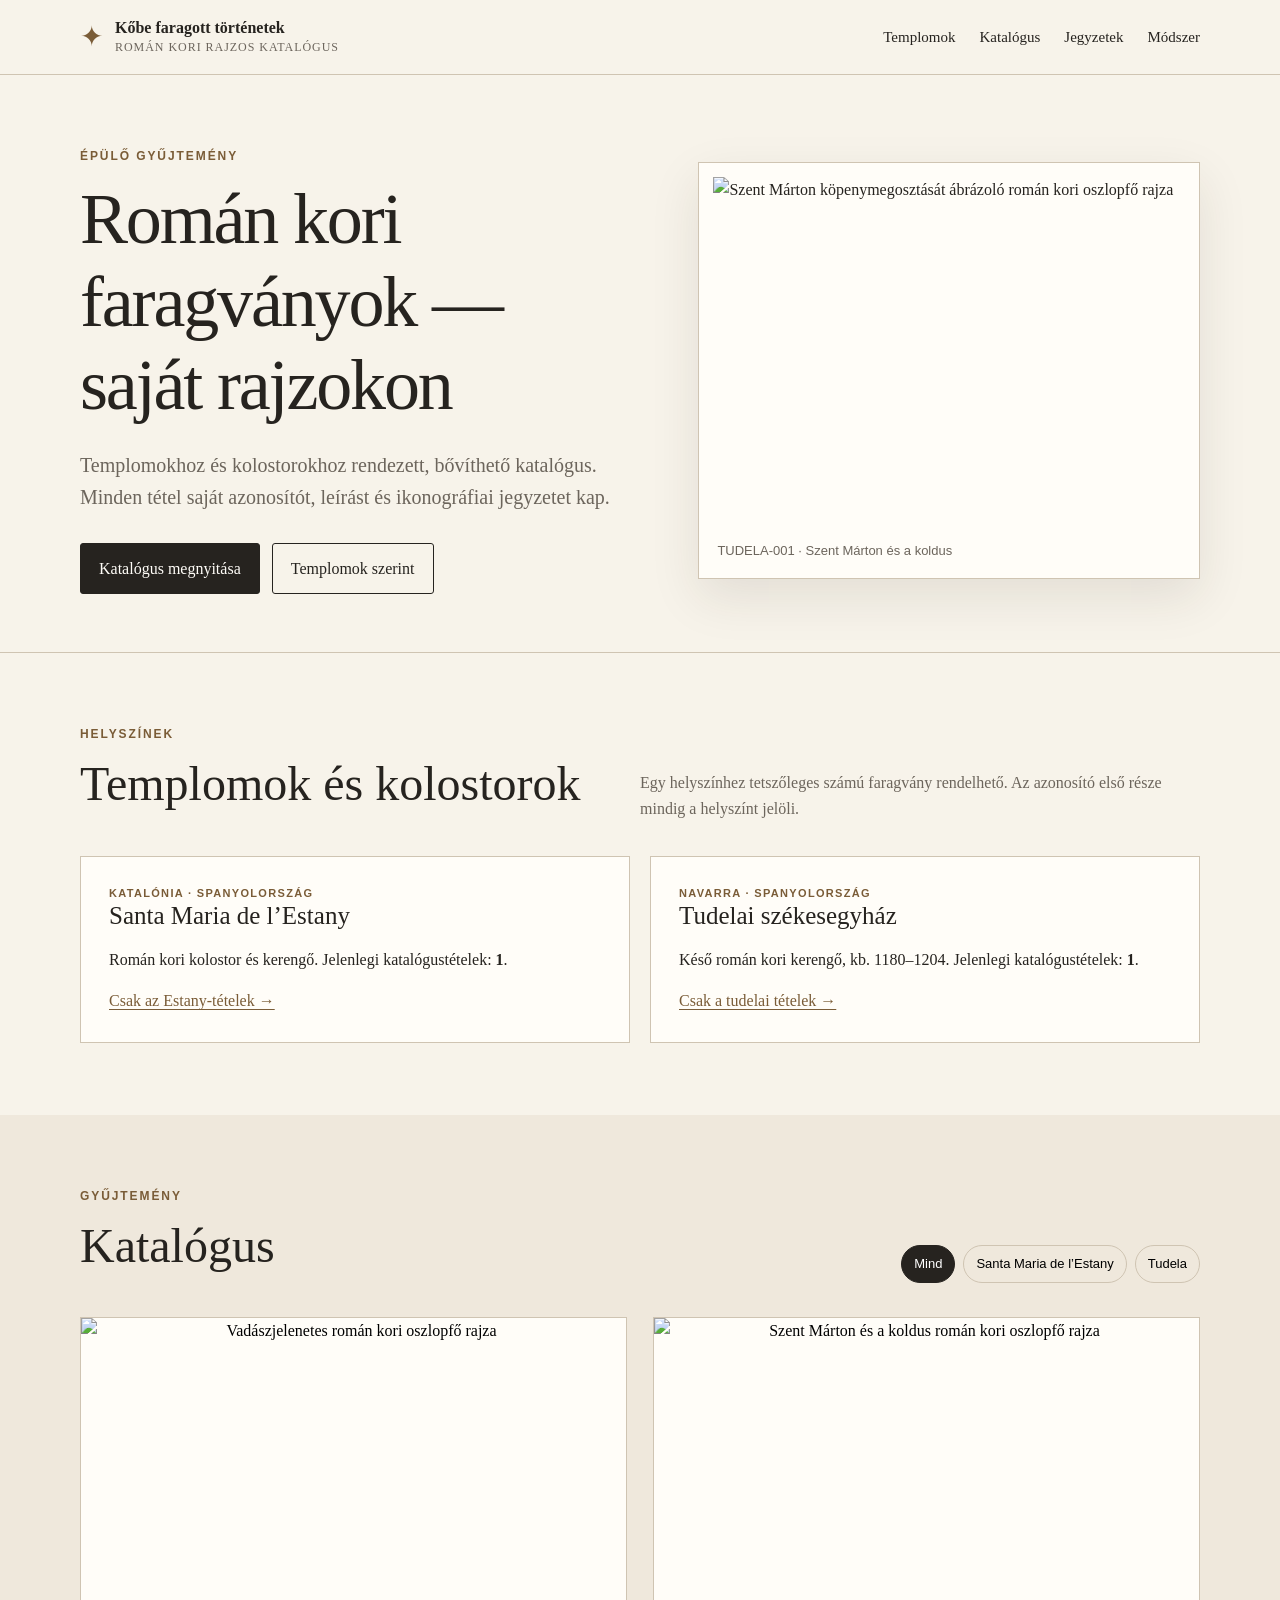
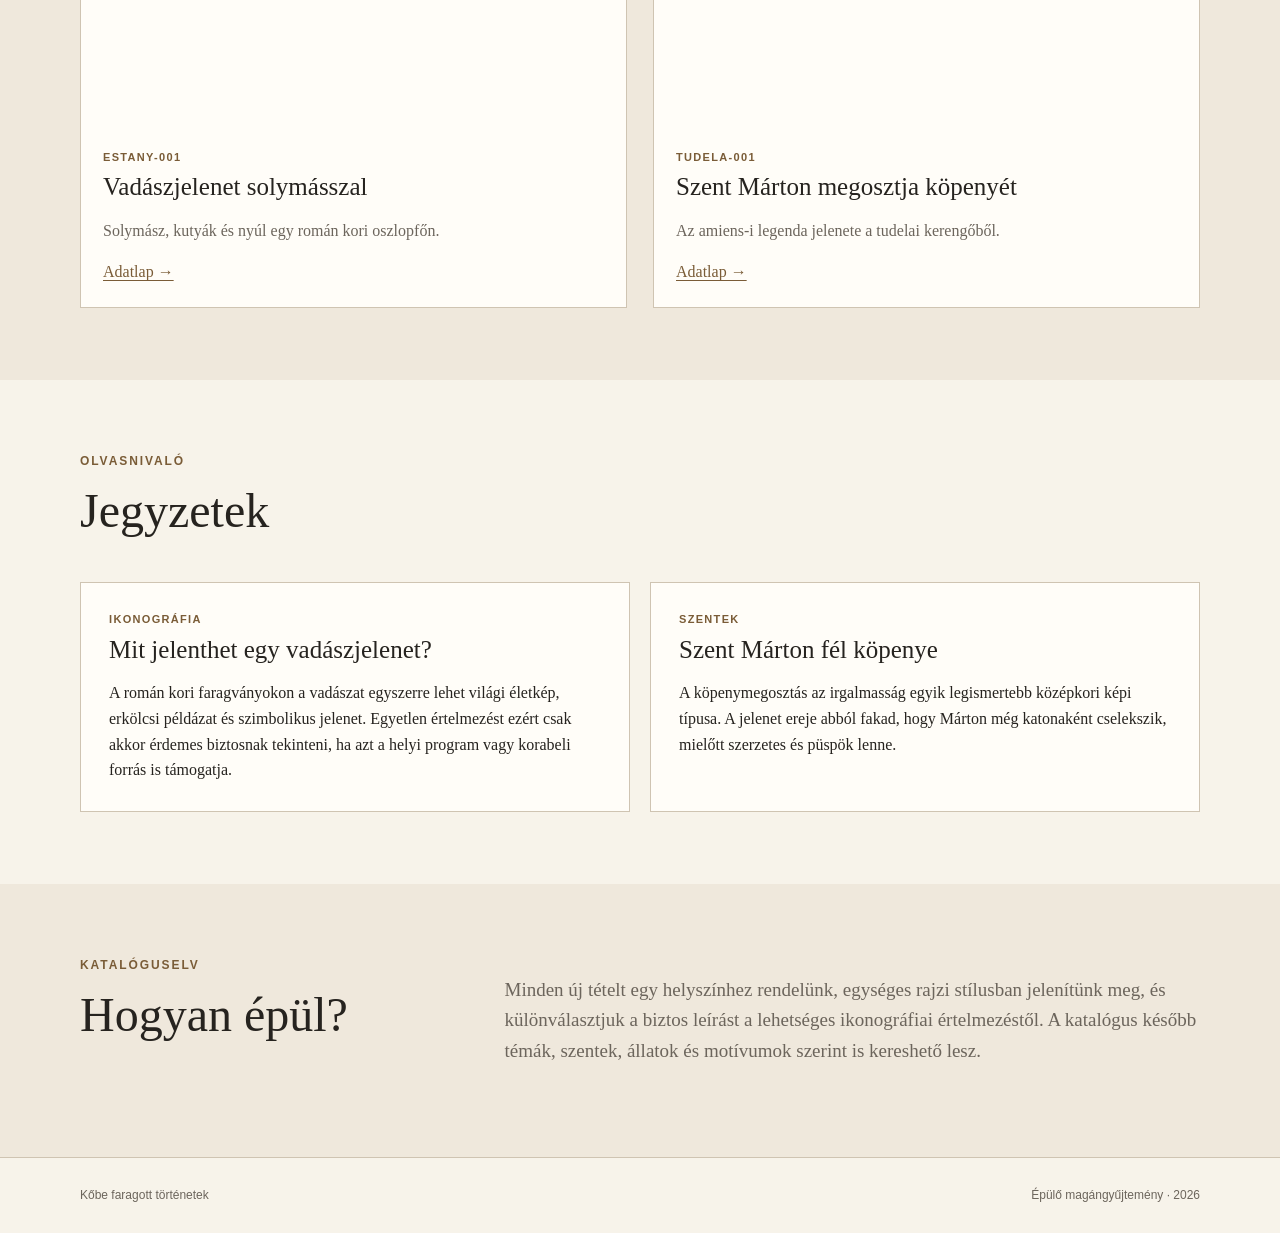
==== index.html @ 76243f03 "Add files via upload" ====
<!doctype html>
<html lang="hu">
<head>
  <meta charset="utf-8" />
  <meta name="viewport" content="width=device-width, initial-scale=1" />
  <meta name="description" content="Rajzos katalógus román kori templomokról, kolostorokról és faragványokról." />
  <title>Kőbe faragott történetek</title>
  <link rel="stylesheet" href="styles.css" />
</head>
<body>
  <header class="site-header">
    <div class="wrap header-inner">
      <a class="brand" href="#top" aria-label="Kezdőlap">
        <span class="brand-mark">✦</span>
        <span><strong>Kőbe faragott történetek</strong><small>Román kori rajzos katalógus</small></span>
      </a>
      <nav aria-label="Fő navigáció">
        <a href="#templomok">Templomok</a>
        <a href="#katalogus">Katalógus</a>
        <a href="#jegyzetek">Jegyzetek</a>
        <a href="#modszer">Módszer</a>
      </nav>
    </div>
  </header>

  <main id="top">
    <section class="hero">
      <div class="wrap hero-grid">
        <div>
          <p class="eyebrow">Épülő gyűjtemény</p>
          <h1>Román kori faragványok — saját rajzokon</h1>
          <p class="lead">Templomokhoz és kolostorokhoz rendezett, bővíthető katalógus. Minden tétel saját azonosítót, leírást és ikonográfiai jegyzetet kap.</p>
          <div class="hero-actions">
            <a class="button primary" href="#katalogus">Katalógus megnyitása</a>
            <a class="button ghost" href="#templomok">Templomok szerint</a>
          </div>
        </div>
        <figure class="hero-art">
          <img src="assets/images/tudela-001.png" alt="Szent Márton köpenymegosztását ábrázoló román kori oszlopfő rajza" />
          <figcaption>TUDELA-001 · Szent Márton és a koldus</figcaption>
        </figure>
      </div>
    </section>

    <section class="section" id="templomok">
      <div class="wrap">
        <div class="section-head">
          <div><p class="eyebrow">Helyszínek</p><h2>Templomok és kolostorok</h2></div>
          <p class="section-copy">Egy helyszínhez tetszőleges számú faragvány rendelhető. Az azonosító első része mindig a helyszínt jelöli.</p>
        </div>
        <div class="church-grid">
          <article class="church-card">
            <div class="church-meta">Katalónia · Spanyolország</div>
            <h3>Santa Maria de l’Estany</h3>
            <p>Román kori kolostor és kerengő. Jelenlegi katalógustételek: <strong>1</strong>.</p>
            <button class="text-button" data-filter="ESTANY">Csak az Estany-tételek →</button>
          </article>
          <article class="church-card">
            <div class="church-meta">Navarra · Spanyolország</div>
            <h3>Tudelai székesegyház</h3>
            <p>Késő román kori kerengő, kb. 1180–1204. Jelenlegi katalógustételek: <strong>1</strong>.</p>
            <button class="text-button" data-filter="TUDELA">Csak a tudelai tételek →</button>
          </article>
        </div>
      </div>
    </section>

    <section class="section alt" id="katalogus">
      <div class="wrap">
        <div class="section-head stack-mobile">
          <div><p class="eyebrow">Gyűjtemény</p><h2>Katalógus</h2></div>
          <div class="filters" role="group" aria-label="Katalógusszűrők">
            <button class="chip active" data-filter="ALL">Mind</button>
            <button class="chip" data-filter="ESTANY">Santa Maria de l’Estany</button>
            <button class="chip" data-filter="TUDELA">Tudela</button>
          </div>
        </div>

        <div class="catalog-grid" id="catalogGrid">
          <article class="catalog-card" data-church="ESTANY">
            <button class="image-button" data-dialog="dialog-estany" aria-label="ESTANY-001 adatlap megnyitása">
              <img src="assets/images/estany-001.png" alt="Vadászjelenetes román kori oszlopfő rajza" />
            </button>
            <div class="card-body">
              <div class="idline">ESTANY-001</div>
              <h3>Vadászjelenet solymásszal</h3>
              <p>Solymász, kutyák és nyúl egy román kori oszlopfőn.</p>
              <button class="text-button" data-dialog="dialog-estany">Adatlap →</button>
            </div>
          </article>

          <article class="catalog-card" data-church="TUDELA">
            <button class="image-button" data-dialog="dialog-tudela" aria-label="TUDELA-001 adatlap megnyitása">
              <img src="assets/images/tudela-001.png" alt="Szent Márton és a koldus román kori oszlopfő rajza" />
            </button>
            <div class="card-body">
              <div class="idline">TUDELA-001</div>
              <h3>Szent Márton megosztja köpenyét</h3>
              <p>Az amiens-i legenda jelenete a tudelai kerengőből.</p>
              <button class="text-button" data-dialog="dialog-tudela">Adatlap →</button>
            </div>
          </article>
        </div>
      </div>
    </section>

    <section class="section" id="jegyzetek">
      <div class="wrap">
        <div class="section-head"><div><p class="eyebrow">Olvasnivaló</p><h2>Jegyzetek</h2></div></div>
        <div class="note-grid">
          <article class="note-card">
            <div class="note-kicker">Ikonográfia</div>
            <h3>Mit jelenthet egy vadászjelenet?</h3>
            <p>A román kori faragványokon a vadászat egyszerre lehet világi életkép, erkölcsi példázat és szimbolikus jelenet. Egyetlen értelmezést ezért csak akkor érdemes biztosnak tekinteni, ha azt a helyi program vagy korabeli forrás is támogatja.</p>
          </article>
          <article class="note-card">
            <div class="note-kicker">Szentek</div>
            <h3>Szent Márton fél köpenye</h3>
            <p>A köpenymegosztás az irgalmasság egyik legismertebb középkori képi típusa. A jelenet ereje abból fakad, hogy Márton még katonaként cselekszik, mielőtt szerzetes és püspök lenne.</p>
          </article>
        </div>
      </div>
    </section>

    <section class="section alt" id="modszer">
      <div class="wrap method">
        <div><p class="eyebrow">Katalóguselv</p><h2>Hogyan épül?</h2></div>
        <p>Minden új tételt egy helyszínhez rendelünk, egységes rajzi stílusban jelenítünk meg, és különválasztjuk a biztos leírást a lehetséges ikonográfiai értelmezéstől. A katalógus később témák, szentek, állatok és motívumok szerint is kereshető lesz.</p>
      </div>
    </section>
  </main>

  <footer>
    <div class="wrap footer-inner"><span>Kőbe faragott történetek</span><span>Épülő magángyűjtemény · 2026</span></div>
  </footer>

  <dialog id="dialog-estany" class="item-dialog">
    <button class="close" aria-label="Bezárás">×</button>
    <div class="dialog-grid">
      <img src="assets/images/estany-001.png" alt="ESTANY-001 rajz" />
      <div>
        <div class="idline">ESTANY-001</div>
        <h2>Vadászjelenet solymásszal</h2>
        <dl>
          <dt>Helyszín</dt><dd>Santa Maria de l’Estany, Katalónia</dd>
          <dt>Objektum</dt><dd>Román kori kerengő, oszlopfő</dd>
          <dt>Motívum</dt><dd>Solymász, kutyák, nyúl</dd>
        </dl>
        <p><strong>Leírás.</strong> A faragvány egy vadászjelenetet mutat: központi emberalak, ragadozó madár, vadászkutyák és nyúl alkotják a kompozíciót.</p>
        <p><strong>Értelmezési megjegyzés.</strong> A jelenetnek lehet allegorikus, erkölcsi jelentése, de ezt nem kezeljük automatikusan bizonyított megfejtésként.</p>
      </div>
    </div>
  </dialog>

  <dialog id="dialog-tudela" class="item-dialog">
    <button class="close" aria-label="Bezárás">×</button>
    <div class="dialog-grid">
      <img src="assets/images/tudela-001.png" alt="TUDELA-001 rajz" />
      <div>
        <div class="idline">TUDELA-001</div>
        <h2>Szent Márton megosztja köpenyét</h2>
        <dl>
          <dt>Helyszín</dt><dd>Tudelai székesegyház, Navarra</dd>
          <dt>Objektum</dt><dd>Déli kerengő, figurális oszlopfő</dd>
          <dt>Datálás</dt><dd>A kerengő kb. 1180–1204</dd>
          <dt>Téma</dt><dd>Szent Márton és a koldus</dd>
        </dl>
        <p><strong>Leírás.</strong> Márton lóháton ülve kettéosztja katonai köpenyét, és annak egyik felét a koldusnak adja.</p>
        <p><strong>Ikonográfia.</strong> Az irgalmasság klasszikus középkori képtípusa, amely az amiens-i legendához kapcsolódik.</p>
      </div>
    </div>
  </dialog>

  <script src="app.js"></script>
</body>
</html>
---- styles.css ----
:root{
  --ink:#26231f; --muted:#6c655c; --paper:#f7f3ea; --paper2:#efe8dc;
  --line:#cfc4b2; --accent:#7a5c37; --white:#fffdf8;
}
*{box-sizing:border-box}
html{scroll-behavior:smooth}
body{margin:0;font-family:Georgia,"Times New Roman",serif;color:var(--ink);background:var(--paper);line-height:1.6}
img{max-width:100%;display:block}
button,a{font:inherit}
.wrap{width:min(1120px,calc(100% - 36px));margin:auto}
.site-header{position:sticky;top:0;z-index:20;background:rgba(247,243,234,.95);border-bottom:1px solid var(--line);backdrop-filter:blur(10px)}
.header-inner{min-height:74px;display:flex;align-items:center;justify-content:space-between;gap:30px}
.brand{display:flex;align-items:center;gap:12px;color:inherit;text-decoration:none;line-height:1.15}
.brand-mark{font-size:28px;color:var(--accent)}
.brand small{display:block;color:var(--muted);font-size:12px;letter-spacing:.08em;text-transform:uppercase;margin-top:4px}
nav{display:flex;gap:24px} nav a{color:var(--ink);text-decoration:none;font-size:15px} nav a:hover{text-decoration:underline}
.hero{padding:72px 0 58px;border-bottom:1px solid var(--line)}
.hero-grid{display:grid;grid-template-columns:1.05fr .95fr;align-items:center;gap:64px}
.eyebrow{font-family:Arial,sans-serif;text-transform:uppercase;letter-spacing:.16em;font-size:12px;color:var(--accent);font-weight:700;margin:0 0 12px}
h1,h2,h3{line-height:1.15;font-weight:500;margin-top:0}
h1{font-size:clamp(42px,6vw,72px);letter-spacing:-.03em;margin-bottom:22px}
h2{font-size:clamp(32px,4vw,48px);margin-bottom:10px} h3{font-size:25px;margin-bottom:10px}
.lead{font-size:20px;color:var(--muted);max-width:680px}
.hero-actions{display:flex;gap:12px;flex-wrap:wrap;margin-top:30px}
.button{display:inline-block;padding:12px 18px;border-radius:3px;text-decoration:none;border:1px solid var(--ink)}
.button.primary{background:var(--ink);color:var(--white)} .button.ghost{color:var(--ink)}
.hero-art{margin:0;background:var(--white);padding:14px;border:1px solid var(--line);box-shadow:0 18px 46px rgba(50,40,28,.1)}
.hero-art img{aspect-ratio:4/3;object-fit:cover}.hero-art figcaption{font-size:13px;color:var(--muted);padding:10px 4px 2px;font-family:Arial,sans-serif}
.section{padding:72px 0}.section.alt{background:var(--paper2)}
.section-head{display:flex;justify-content:space-between;gap:36px;align-items:end;margin-bottom:34px}.section-copy{max-width:560px;color:var(--muted);margin:0}
.church-grid,.note-grid{display:grid;grid-template-columns:repeat(2,1fr);gap:20px}
.church-card,.note-card{background:var(--white);border:1px solid var(--line);padding:28px}
.church-meta,.note-kicker,.idline{font-family:Arial,sans-serif;text-transform:uppercase;letter-spacing:.12em;font-size:11px;color:var(--accent);font-weight:700}
.text-button{background:none;border:0;padding:0;color:var(--accent);cursor:pointer;text-decoration:underline;text-underline-offset:3px}
.filters{display:flex;gap:8px;flex-wrap:wrap}.chip{border:1px solid var(--line);background:transparent;padding:8px 12px;border-radius:999px;cursor:pointer;font-family:Arial,sans-serif;font-size:13px}.chip.active{background:var(--ink);color:white;border-color:var(--ink)}
.catalog-grid{display:grid;grid-template-columns:repeat(2,1fr);gap:26px}.catalog-card{background:var(--white);border:1px solid var(--line)}
.image-button{border:0;padding:0;background:none;display:block;width:100%;cursor:pointer}.image-button img{width:100%;aspect-ratio:4/3;object-fit:cover}
.card-body{padding:22px}.card-body h3{margin:6px 0 8px}.card-body p{color:var(--muted)}
.note-card h3{margin:7px 0 10px}.note-card p{margin-bottom:0}
.method{display:grid;grid-template-columns:.7fr 1.3fr;gap:50px}.method p:last-child{font-size:19px;color:var(--muted)}
footer{border-top:1px solid var(--line);padding:28px 0;color:var(--muted);font-family:Arial,sans-serif;font-size:12px}.footer-inner{display:flex;justify-content:space-between;gap:20px}
.item-dialog{width:min(1000px,calc(100% - 28px));border:1px solid var(--line);background:var(--paper);padding:18px;box-shadow:0 20px 70px rgba(0,0,0,.25)}
.item-dialog::backdrop{background:rgba(32,27,22,.72)}.dialog-grid{display:grid;grid-template-columns:1.1fr .9fr;gap:30px;align-items:start}.dialog-grid>img{width:100%;border:1px solid var(--line)}
.close{float:right;border:0;background:none;font-size:32px;cursor:pointer;color:var(--muted);line-height:1;margin:0 0 8px 10px}.item-dialog dl{display:grid;grid-template-columns:120px 1fr;gap:7px 12px;margin:24px 0}.item-dialog dt{color:var(--muted)}.item-dialog dd{margin:0}
.hidden{display:none!important}
@media(max-width:800px){nav{display:none}.hero-grid,.church-grid,.catalog-grid,.note-grid,.method,.dialog-grid{grid-template-columns:1fr}.hero{padding-top:44px}.section{padding:52px 0}.section-head{align-items:start;flex-direction:column}.hero-grid{gap:32px}.footer-inner{flex-direction:column}.stack-mobile{align-items:flex-start}}
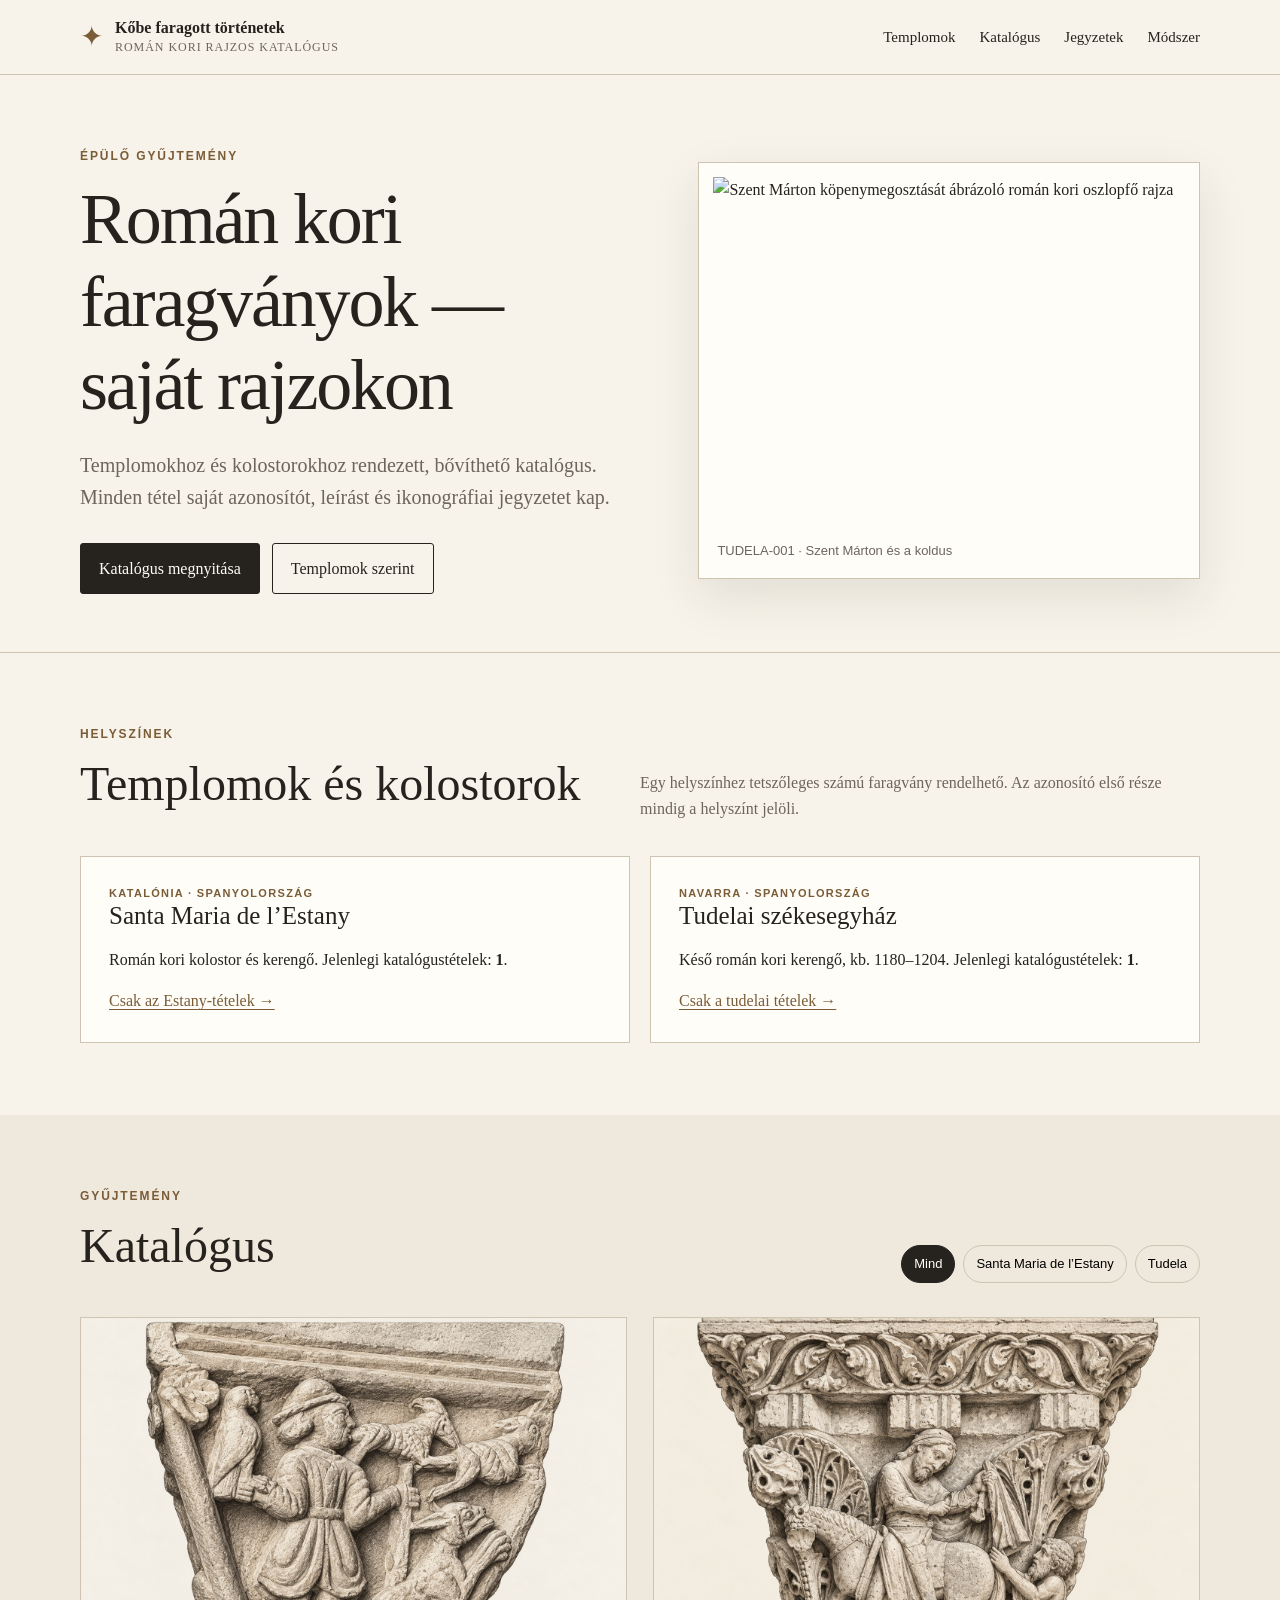
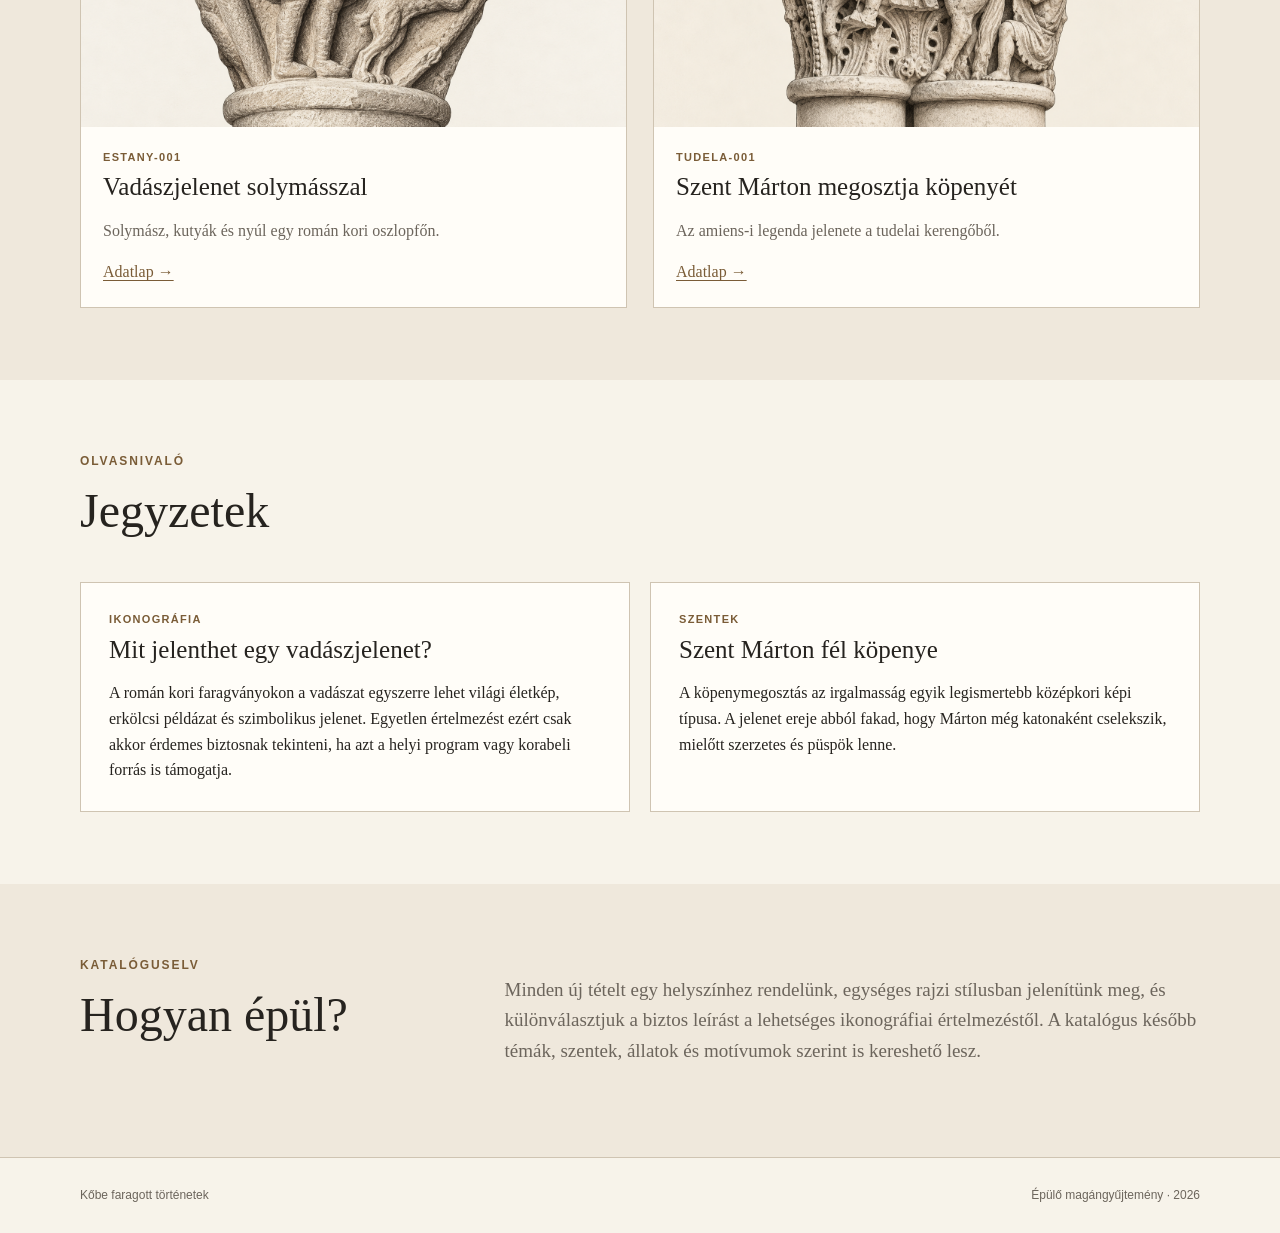
==== commit 07baac4c: "Update index.html" ====
--- a/index.html
+++ b/index.html
@@ -79,7 +79,7 @@
         <div class="catalog-grid" id="catalogGrid">
           <article class="catalog-card" data-church="ESTANY">
             <button class="image-button" data-dialog="dialog-estany" aria-label="ESTANY-001 adatlap megnyitása">
-              <img src="assets/images/estany-001.png" alt="Vadászjelenetes román kori oszlopfő rajza" />
+              <img src="images/estany-001.png" alt="Vadászjelenetes román kori oszlopfő rajza" />
             </button>
             <div class="card-body">
               <div class="idline">ESTANY-001</div>
@@ -91,7 +91,7 @@
 
           <article class="catalog-card" data-church="TUDELA">
             <button class="image-button" data-dialog="dialog-tudela" aria-label="TUDELA-001 adatlap megnyitása">
-              <img src="assets/images/tudela-001.png" alt="Szent Márton és a koldus román kori oszlopfő rajza" />
+              <img src="images/tudela-001.png" alt="Szent Márton és a koldus román kori oszlopfő rajza" />
             </button>
             <div class="card-body">
               <div class="idline">TUDELA-001</div>
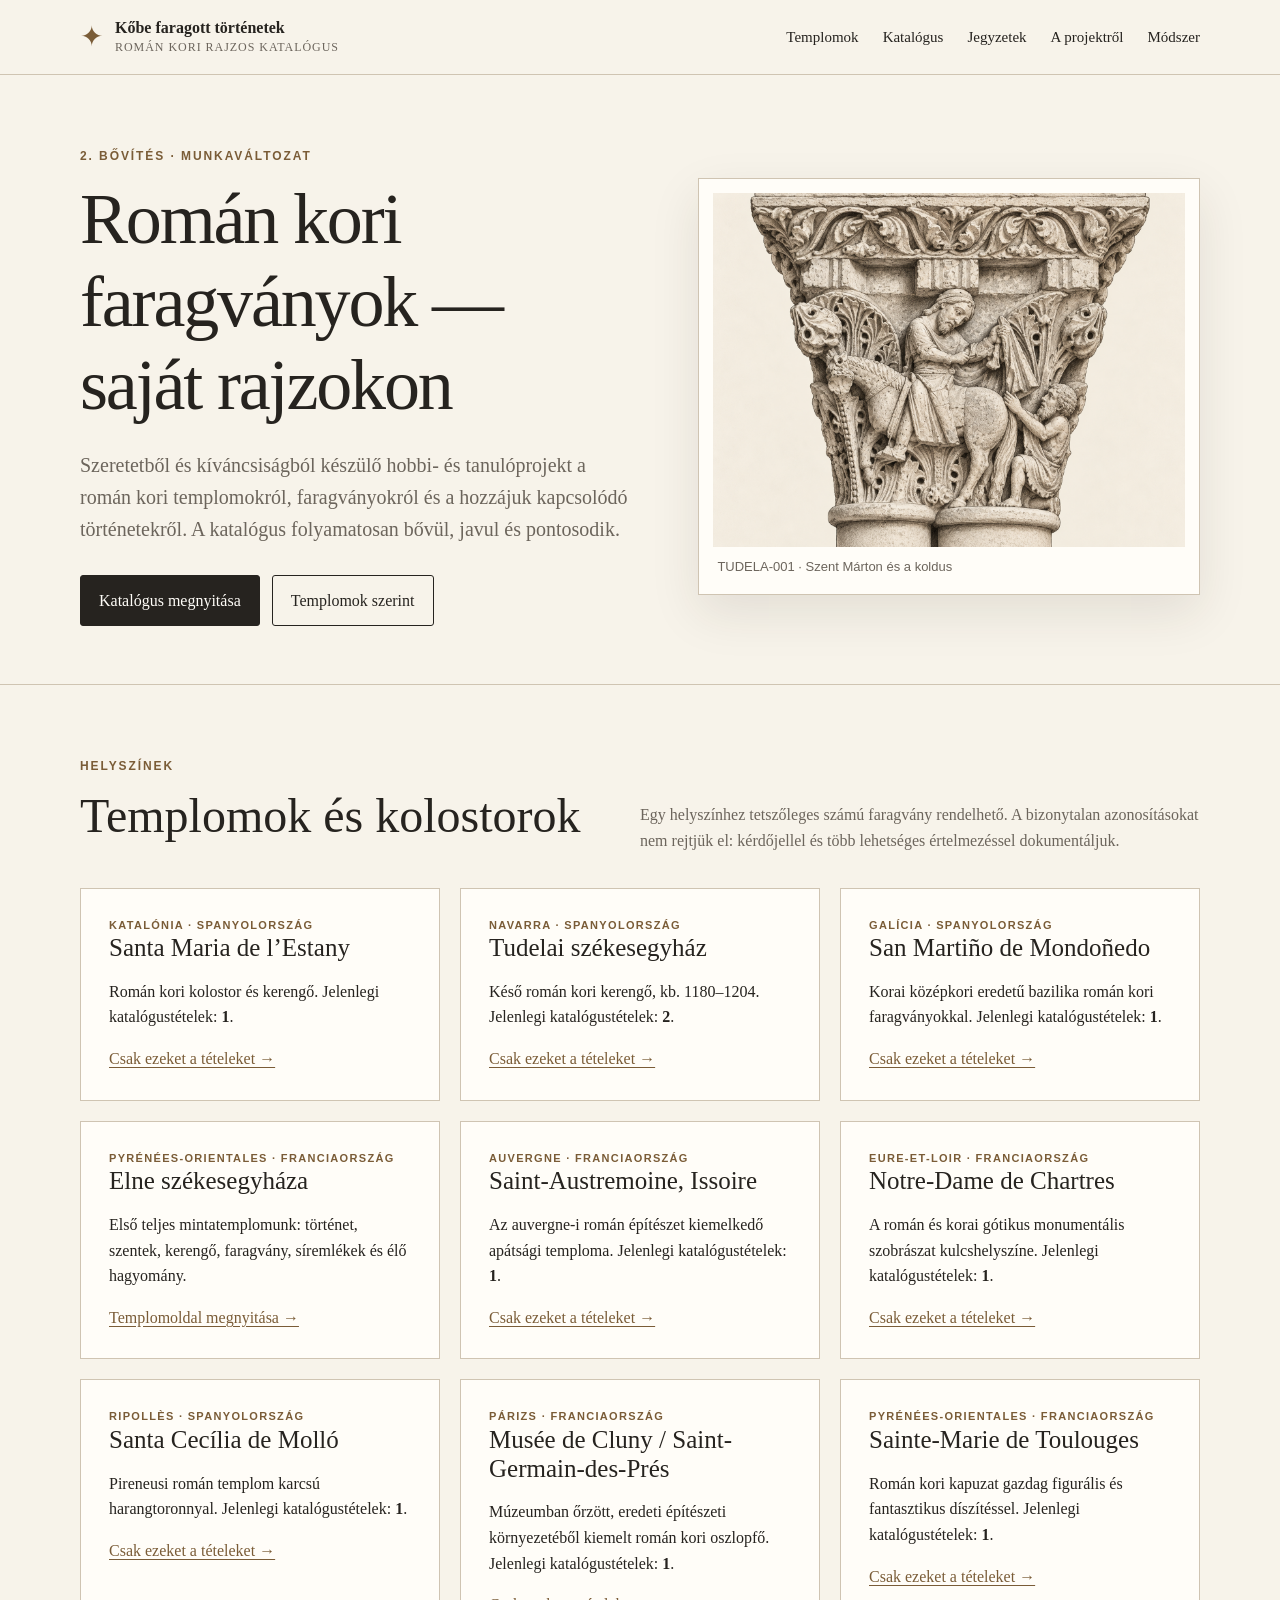
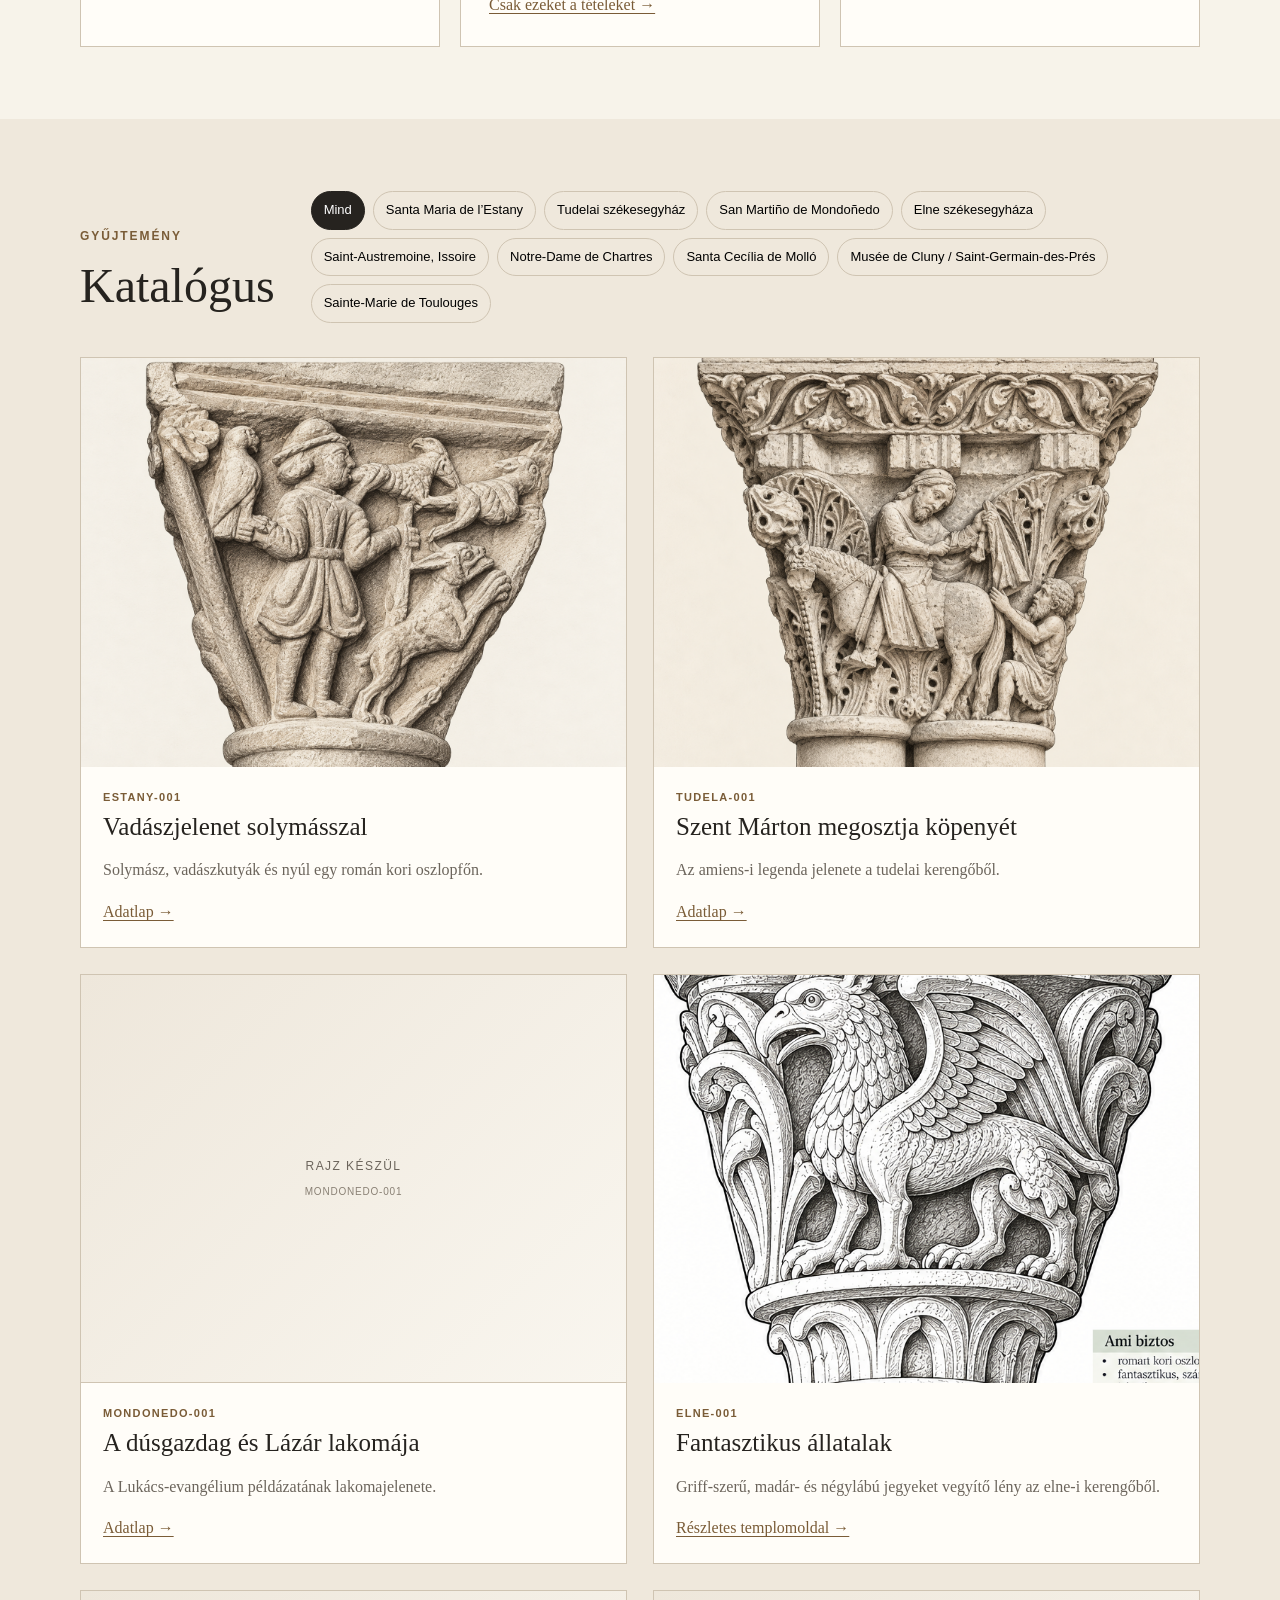
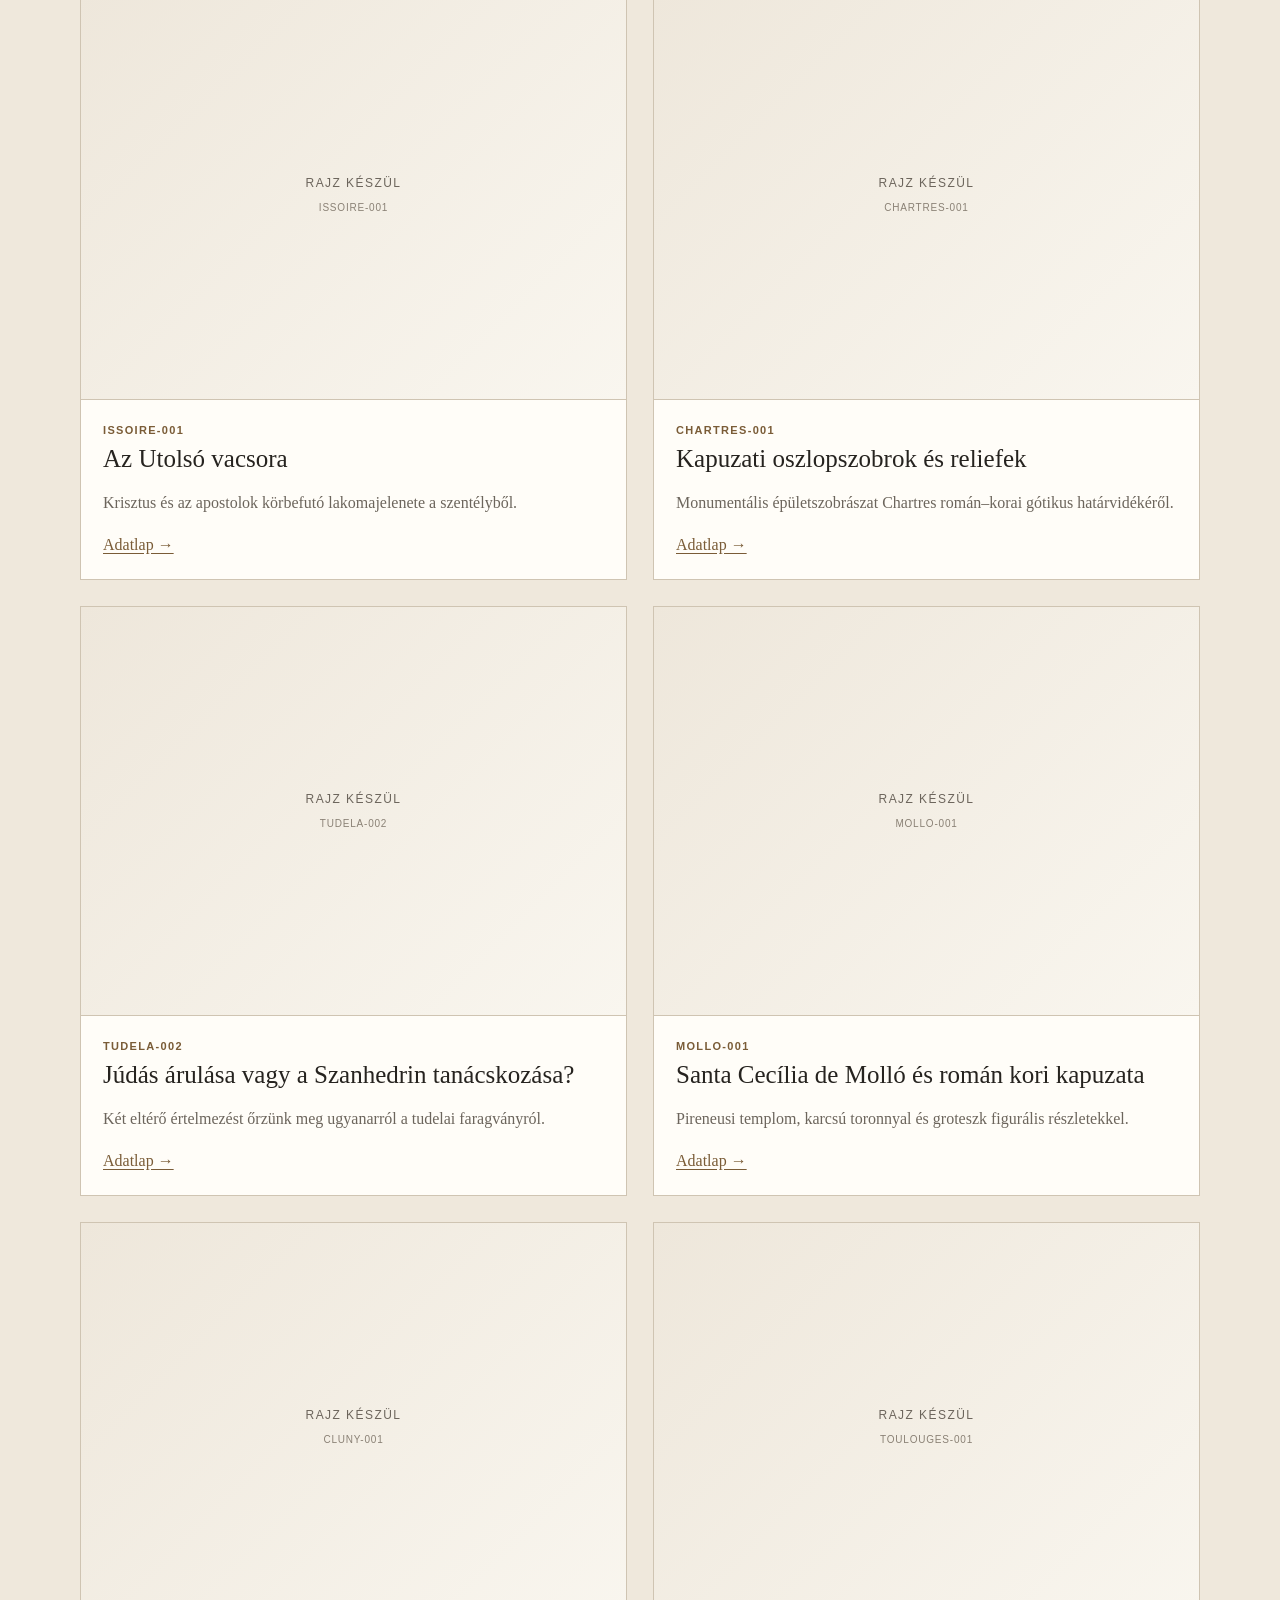
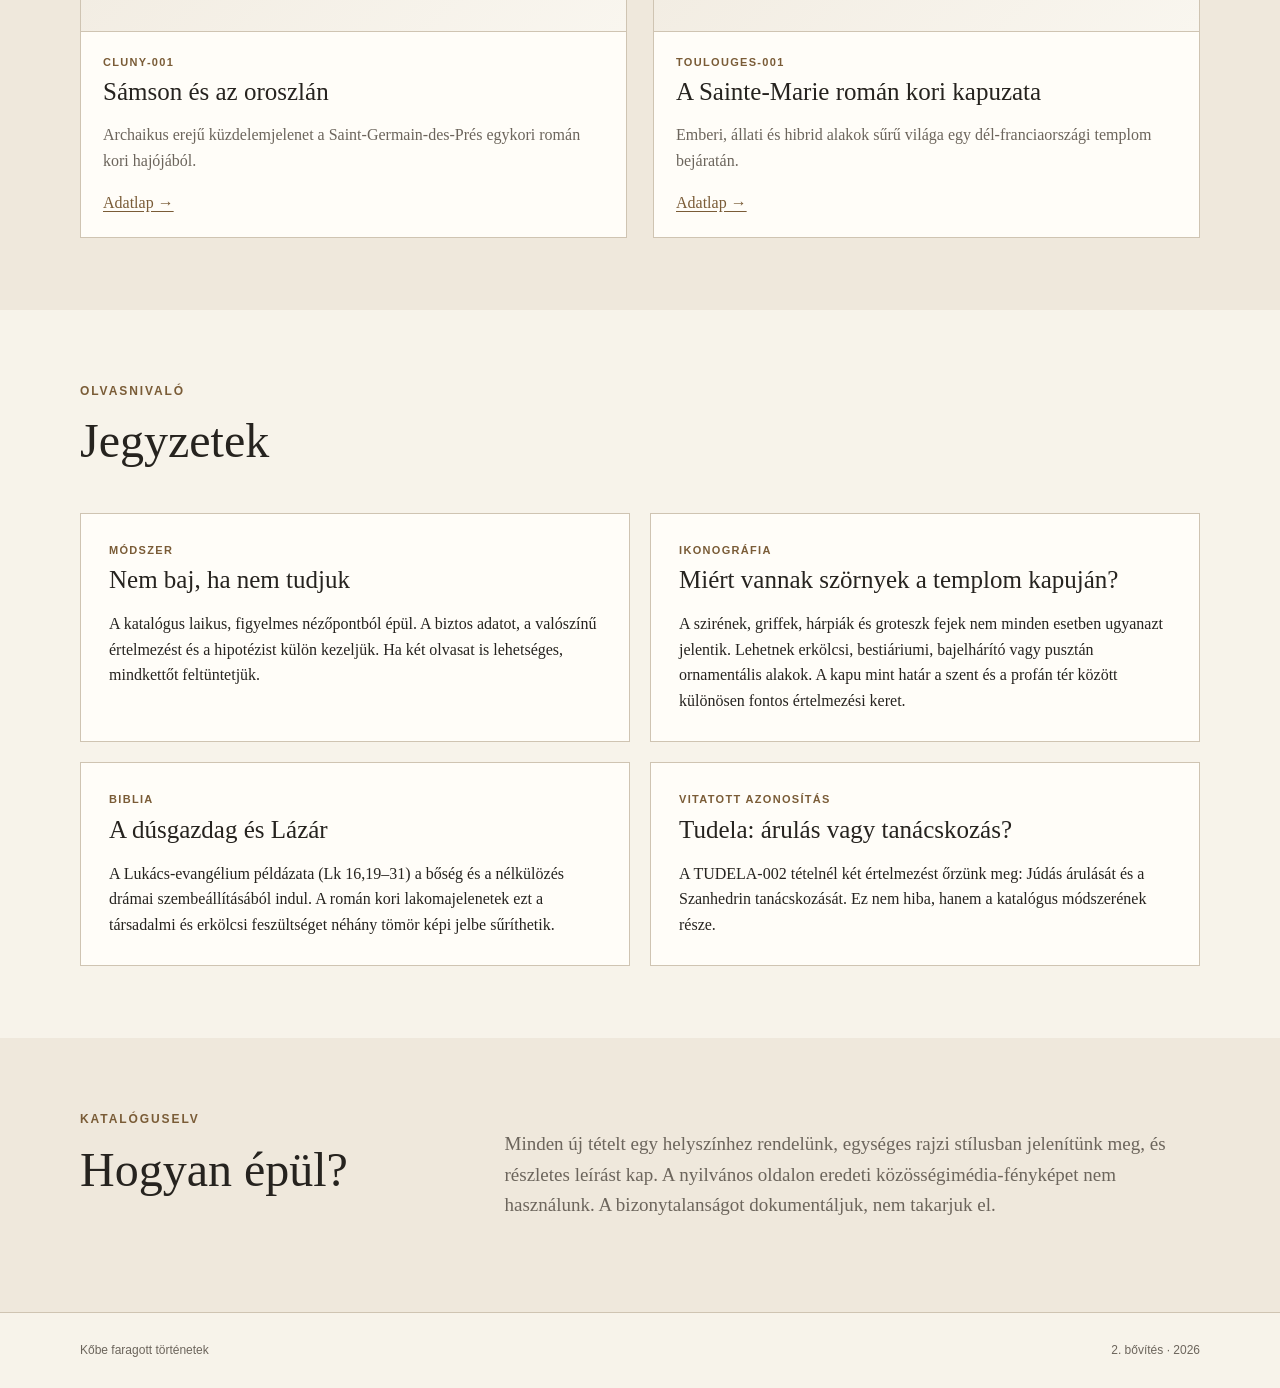
==== commit a6d31ea9: "Add files via upload" ====
--- a/index.html
+++ b/index.html
@@ -1,176 +1,29 @@
-<!doctype html>
-<html lang="hu">
-<head>
-  <meta charset="utf-8" />
-  <meta name="viewport" content="width=device-width, initial-scale=1" />
-  <meta name="description" content="Rajzos katalógus román kori templomokról, kolostorokról és faragványokról." />
-  <title>Kőbe faragott történetek</title>
-  <link rel="stylesheet" href="styles.css" />
-</head>
-<body>
-  <header class="site-header">
-    <div class="wrap header-inner">
-      <a class="brand" href="#top" aria-label="Kezdőlap">
-        <span class="brand-mark">✦</span>
-        <span><strong>Kőbe faragott történetek</strong><small>Román kori rajzos katalógus</small></span>
-      </a>
-      <nav aria-label="Fő navigáció">
-        <a href="#templomok">Templomok</a>
-        <a href="#katalogus">Katalógus</a>
-        <a href="#jegyzetek">Jegyzetek</a>
-        <a href="#modszer">Módszer</a>
-      </nav>
-    </div>
-  </header>
-
-  <main id="top">
-    <section class="hero">
-      <div class="wrap hero-grid">
-        <div>
-          <p class="eyebrow">Épülő gyűjtemény</p>
-          <h1>Román kori faragványok — saját rajzokon</h1>
-          <p class="lead">Templomokhoz és kolostorokhoz rendezett, bővíthető katalógus. Minden tétel saját azonosítót, leírást és ikonográfiai jegyzetet kap.</p>
-          <div class="hero-actions">
-            <a class="button primary" href="#katalogus">Katalógus megnyitása</a>
-            <a class="button ghost" href="#templomok">Templomok szerint</a>
-          </div>
-        </div>
-        <figure class="hero-art">
-          <img src="assets/images/tudela-001.png" alt="Szent Márton köpenymegosztását ábrázoló román kori oszlopfő rajza" />
-          <figcaption>TUDELA-001 · Szent Márton és a koldus</figcaption>
-        </figure>
-      </div>
-    </section>
-
-    <section class="section" id="templomok">
-      <div class="wrap">
-        <div class="section-head">
-          <div><p class="eyebrow">Helyszínek</p><h2>Templomok és kolostorok</h2></div>
-          <p class="section-copy">Egy helyszínhez tetszőleges számú faragvány rendelhető. Az azonosító első része mindig a helyszínt jelöli.</p>
-        </div>
-        <div class="church-grid">
-          <article class="church-card">
-            <div class="church-meta">Katalónia · Spanyolország</div>
-            <h3>Santa Maria de l’Estany</h3>
-            <p>Román kori kolostor és kerengő. Jelenlegi katalógustételek: <strong>1</strong>.</p>
-            <button class="text-button" data-filter="ESTANY">Csak az Estany-tételek →</button>
-          </article>
-          <article class="church-card">
-            <div class="church-meta">Navarra · Spanyolország</div>
-            <h3>Tudelai székesegyház</h3>
-            <p>Késő román kori kerengő, kb. 1180–1204. Jelenlegi katalógustételek: <strong>1</strong>.</p>
-            <button class="text-button" data-filter="TUDELA">Csak a tudelai tételek →</button>
-          </article>
-        </div>
-      </div>
-    </section>
-
-    <section class="section alt" id="katalogus">
-      <div class="wrap">
-        <div class="section-head stack-mobile">
-          <div><p class="eyebrow">Gyűjtemény</p><h2>Katalógus</h2></div>
-          <div class="filters" role="group" aria-label="Katalógusszűrők">
-            <button class="chip active" data-filter="ALL">Mind</button>
-            <button class="chip" data-filter="ESTANY">Santa Maria de l’Estany</button>
-            <button class="chip" data-filter="TUDELA">Tudela</button>
-          </div>
-        </div>
-
-        <div class="catalog-grid" id="catalogGrid">
-          <article class="catalog-card" data-church="ESTANY">
-            <button class="image-button" data-dialog="dialog-estany" aria-label="ESTANY-001 adatlap megnyitása">
-              <img src="images/estany-001.png" alt="Vadászjelenetes román kori oszlopfő rajza" />
-            </button>
-            <div class="card-body">
-              <div class="idline">ESTANY-001</div>
-              <h3>Vadászjelenet solymásszal</h3>
-              <p>Solymász, kutyák és nyúl egy román kori oszlopfőn.</p>
-              <button class="text-button" data-dialog="dialog-estany">Adatlap →</button>
-            </div>
-          </article>
-
-          <article class="catalog-card" data-church="TUDELA">
-            <button class="image-button" data-dialog="dialog-tudela" aria-label="TUDELA-001 adatlap megnyitása">
-              <img src="images/tudela-001.png" alt="Szent Márton és a koldus román kori oszlopfő rajza" />
-            </button>
-            <div class="card-body">
-              <div class="idline">TUDELA-001</div>
-              <h3>Szent Márton megosztja köpenyét</h3>
-              <p>Az amiens-i legenda jelenete a tudelai kerengőből.</p>
-              <button class="text-button" data-dialog="dialog-tudela">Adatlap →</button>
-            </div>
-          </article>
-        </div>
-      </div>
-    </section>
-
-    <section class="section" id="jegyzetek">
-      <div class="wrap">
-        <div class="section-head"><div><p class="eyebrow">Olvasnivaló</p><h2>Jegyzetek</h2></div></div>
-        <div class="note-grid">
-          <article class="note-card">
-            <div class="note-kicker">Ikonográfia</div>
-            <h3>Mit jelenthet egy vadászjelenet?</h3>
-            <p>A román kori faragványokon a vadászat egyszerre lehet világi életkép, erkölcsi példázat és szimbolikus jelenet. Egyetlen értelmezést ezért csak akkor érdemes biztosnak tekinteni, ha azt a helyi program vagy korabeli forrás is támogatja.</p>
-          </article>
-          <article class="note-card">
-            <div class="note-kicker">Szentek</div>
-            <h3>Szent Márton fél köpenye</h3>
-            <p>A köpenymegosztás az irgalmasság egyik legismertebb középkori képi típusa. A jelenet ereje abból fakad, hogy Márton még katonaként cselekszik, mielőtt szerzetes és püspök lenne.</p>
-          </article>
-        </div>
-      </div>
-    </section>
-
-    <section class="section alt" id="modszer">
-      <div class="wrap method">
-        <div><p class="eyebrow">Katalóguselv</p><h2>Hogyan épül?</h2></div>
-        <p>Minden új tételt egy helyszínhez rendelünk, egységes rajzi stílusban jelenítünk meg, és különválasztjuk a biztos leírást a lehetséges ikonográfiai értelmezéstől. A katalógus később témák, szentek, állatok és motívumok szerint is kereshető lesz.</p>
-      </div>
-    </section>
-  </main>
-
-  <footer>
-    <div class="wrap footer-inner"><span>Kőbe faragott történetek</span><span>Épülő magángyűjtemény · 2026</span></div>
-  </footer>
-
-  <dialog id="dialog-estany" class="item-dialog">
-    <button class="close" aria-label="Bezárás">×</button>
-    <div class="dialog-grid">
-      <img src="assets/images/estany-001.png" alt="ESTANY-001 rajz" />
-      <div>
-        <div class="idline">ESTANY-001</div>
-        <h2>Vadászjelenet solymásszal</h2>
-        <dl>
-          <dt>Helyszín</dt><dd>Santa Maria de l’Estany, Katalónia</dd>
-          <dt>Objektum</dt><dd>Román kori kerengő, oszlopfő</dd>
-          <dt>Motívum</dt><dd>Solymász, kutyák, nyúl</dd>
-        </dl>
-        <p><strong>Leírás.</strong> A faragvány egy vadászjelenetet mutat: központi emberalak, ragadozó madár, vadászkutyák és nyúl alkotják a kompozíciót.</p>
-        <p><strong>Értelmezési megjegyzés.</strong> A jelenetnek lehet allegorikus, erkölcsi jelentése, de ezt nem kezeljük automatikusan bizonyított megfejtésként.</p>
-      </div>
-    </div>
-  </dialog>
-
-  <dialog id="dialog-tudela" class="item-dialog">
-    <button class="close" aria-label="Bezárás">×</button>
-    <div class="dialog-grid">
-      <img src="assets/images/tudela-001.png" alt="TUDELA-001 rajz" />
-      <div>
-        <div class="idline">TUDELA-001</div>
-        <h2>Szent Márton megosztja köpenyét</h2>
-        <dl>
-          <dt>Helyszín</dt><dd>Tudelai székesegyház, Navarra</dd>
-          <dt>Objektum</dt><dd>Déli kerengő, figurális oszlopfő</dd>
-          <dt>Datálás</dt><dd>A kerengő kb. 1180–1204</dd>
-          <dt>Téma</dt><dd>Szent Márton és a koldus</dd>
-        </dl>
-        <p><strong>Leírás.</strong> Márton lóháton ülve kettéosztja katonai köpenyét, és annak egyik felét a koldusnak adja.</p>
-        <p><strong>Ikonográfia.</strong> Az irgalmasság klasszikus középkori képtípusa, amely az amiens-i legendához kapcsolódik.</p>
-      </div>
-    </div>
-  </dialog>
-
-  <script src="app.js"></script>
-</body>
-</html>
+<!doctype html><html lang="hu"><head><meta charset="utf-8"/><meta name="viewport" content="width=device-width, initial-scale=1"/><meta name="description" content="Rajzos katalógus román kori templomokról, kolostorokról és faragványokról."/><title>Kőbe faragott történetek</title><link rel="stylesheet" href="styles.css"/></head><body>
+<header class="site-header"><div class="wrap header-inner"><a class="brand" href="#top" aria-label="Kezdőlap"><span class="brand-mark">✦</span><span><strong>Kőbe faragott történetek</strong><small>Román kori rajzos katalógus</small></span></a><nav aria-label="Fő navigáció"><a href="#templomok">Templomok</a><a href="#katalogus">Katalógus</a><a href="#jegyzetek">Jegyzetek</a><a href="#projekt">A projektről</a><a href="#modszer">Módszer</a></nav></div></header>
+<main id="top"><section class="hero"><div class="wrap hero-grid"><div><p class="eyebrow">2. bővítés · munkaváltozat</p><h1>Román kori faragványok — saját rajzokon</h1><p class="lead">Szeretetből és kíváncsiságból készülő hobbi- és tanulóprojekt a román kori templomokról, faragványokról és a hozzájuk kapcsolódó történetekről. A katalógus folyamatosan bővül, javul és pontosodik.</p><div class="hero-actions"><a class="button primary" href="#katalogus">Katalógus megnyitása</a><a class="button ghost" href="#templomok">Templomok szerint</a></div></div><figure class="hero-art"><img src="images/tudela-001.png" alt="Szent Márton köpenymegosztását ábrázoló román kori oszlopfő rajza"/><figcaption>TUDELA-001 · Szent Márton és a koldus</figcaption></figure></div></section>
+<section class="section" id="templomok"><div class="wrap"><div class="section-head"><div><p class="eyebrow">Helyszínek</p><h2>Templomok és kolostorok</h2></div><p class="section-copy">Egy helyszínhez tetszőleges számú faragvány rendelhető. A bizonytalan azonosításokat nem rejtjük el: kérdőjellel és több lehetséges értelmezéssel dokumentáljuk.</p></div><div class="church-grid"><article class="church-card"><div class="church-meta">Katalónia · Spanyolország</div><h3>Santa Maria de l’Estany</h3><p>Román kori kolostor és kerengő. Jelenlegi katalógustételek: <strong>1</strong>.</p><button class="text-button" data-filter="ESTANY">Csak ezeket a tételeket →</button></article>
+<article class="church-card"><div class="church-meta">Navarra · Spanyolország</div><h3>Tudelai székesegyház</h3><p>Késő román kori kerengő, kb. 1180–1204. Jelenlegi katalógustételek: <strong>2</strong>.</p><button class="text-button" data-filter="TUDELA">Csak ezeket a tételeket →</button></article>
+<article class="church-card"><div class="church-meta">Galícia · Spanyolország</div><h3>San Martiño de Mondoñedo</h3><p>Korai középkori eredetű bazilika román kori faragványokkal. Jelenlegi katalógustételek: <strong>1</strong>.</p><button class="text-button" data-filter="MONDONEDO">Csak ezeket a tételeket →</button></article>
+<article class="church-card"><div class="church-meta">Pyrénées-Orientales · Franciaország</div><h3>Elne székesegyháza</h3><p>Első teljes mintatemplomunk: történet, szentek, kerengő, faragvány, síremlékek és élő hagyomány.</p><a class="text-link" href="elne.html">Templomoldal megnyitása →</a></article>
+<article class="church-card"><div class="church-meta">Auvergne · Franciaország</div><h3>Saint-Austremoine, Issoire</h3><p>Az auvergne-i román építészet kiemelkedő apátsági temploma. Jelenlegi katalógustételek: <strong>1</strong>.</p><button class="text-button" data-filter="ISSOIRE">Csak ezeket a tételeket →</button></article>
+<article class="church-card"><div class="church-meta">Eure-et-Loir · Franciaország</div><h3>Notre-Dame de Chartres</h3><p>A román és korai gótikus monumentális szobrászat kulcshelyszíne. Jelenlegi katalógustételek: <strong>1</strong>.</p><button class="text-button" data-filter="CHARTRES">Csak ezeket a tételeket →</button></article>
+<article class="church-card"><div class="church-meta">Ripollès · Spanyolország</div><h3>Santa Cecília de Molló</h3><p>Pireneusi román templom karcsú harangtoronnyal. Jelenlegi katalógustételek: <strong>1</strong>.</p><button class="text-button" data-filter="MOLLO">Csak ezeket a tételeket →</button></article>
+<article class="church-card"><div class="church-meta">Párizs · Franciaország</div><h3>Musée de Cluny / Saint-Germain-des-Prés</h3><p>Múzeumban őrzött, eredeti építészeti környezetéből kiemelt román kori oszlopfő. Jelenlegi katalógustételek: <strong>1</strong>.</p><button class="text-button" data-filter="CLUNY">Csak ezeket a tételeket →</button></article>
+<article class="church-card"><div class="church-meta">Pyrénées-Orientales · Franciaország</div><h3>Sainte-Marie de Toulouges</h3><p>Román kori kapuzat gazdag figurális és fantasztikus díszítéssel. Jelenlegi katalógustételek: <strong>1</strong>.</p><button class="text-button" data-filter="TOULOUGES">Csak ezeket a tételeket →</button></article></div></div></section>
+<section class="section alt" id="katalogus"><div class="wrap"><div class="section-head stack-mobile"><div><p class="eyebrow">Gyűjtemény</p><h2>Katalógus</h2></div><div class="filters" role="group" aria-label="Katalógusszűrők"><button class="chip active" data-filter="ALL">Mind</button><button class="chip" data-filter="ESTANY">Santa Maria de l’Estany</button>
+<button class="chip" data-filter="TUDELA">Tudelai székesegyház</button>
+<button class="chip" data-filter="MONDONEDO">San Martiño de Mondoñedo</button>
+<button class="chip" data-filter="ELNE">Elne székesegyháza</button>
+<button class="chip" data-filter="ISSOIRE">Saint-Austremoine, Issoire</button>
+<button class="chip" data-filter="CHARTRES">Notre-Dame de Chartres</button>
+<button class="chip" data-filter="MOLLO">Santa Cecília de Molló</button>
+<button class="chip" data-filter="CLUNY">Musée de Cluny / Saint-Germain-des-Prés</button>
+<button class="chip" data-filter="TOULOUGES">Sainte-Marie de Toulouges</button></div></div><div class="catalog-grid" id="catalogGrid"><article class="catalog-card" data-church="ESTANY"><button class="image-button" data-dialog="dialog-estany001" aria-label="ESTANY-001 adatlap megnyitása"><img src="images/estany-001.png" alt="Vadászjelenet solymásszal rajza" /></button><div class="card-body"><div class="idline">ESTANY-001</div><h3>Vadászjelenet solymásszal</h3><p>Solymász, vadászkutyák és nyúl egy román kori oszlopfőn.</p><button class="text-button" data-dialog="dialog-estany001">Adatlap →</button></div></article><article class="catalog-card" data-church="TUDELA"><button class="image-button" data-dialog="dialog-tudela001" aria-label="TUDELA-001 adatlap megnyitása"><img src="images/tudela-001.png" alt="Szent Márton megosztja köpenyét rajza" /></button><div class="card-body"><div class="idline">TUDELA-001</div><h3>Szent Márton megosztja köpenyét</h3><p>Az amiens-i legenda jelenete a tudelai kerengőből.</p><button class="text-button" data-dialog="dialog-tudela001">Adatlap →</button></div></article><article class="catalog-card" data-church="MONDONEDO"><button class="image-button" data-dialog="dialog-mondonedo001" aria-label="MONDONEDO-001 adatlap megnyitása"><div class="drawing-placeholder"><span>Rajz készül</span><small>MONDONEDO-001</small></div></button><div class="card-body"><div class="idline">MONDONEDO-001</div><h3>A dúsgazdag és Lázár lakomája</h3><p>A Lukács-evangélium példázatának lakomajelenete.</p><button class="text-button" data-dialog="dialog-mondonedo001">Adatlap →</button></div></article><article class="catalog-card" data-church="ELNE"><a class="image-button" href="elne.html#elne001" aria-label="ELNE-001 részletes oldal megnyitása"><img src="images/elne-001.png" alt="ELNE-001 fantasztikus griff-szerű állatalak rekonstrukciós rajza" /></a><div class="card-body"><div class="idline">ELNE-001</div><h3>Fantasztikus állatalak</h3><p>Griff-szerű, madár- és négylábú jegyeket vegyítő lény az elne-i kerengőből.</p><a class="text-link" href="elne.html#elne001">Részletes templomoldal →</a></div></article><article class="catalog-card" data-church="ISSOIRE"><button class="image-button" data-dialog="dialog-issoire001" aria-label="ISSOIRE-001 adatlap megnyitása"><div class="drawing-placeholder"><span>Rajz készül</span><small>ISSOIRE-001</small></div></button><div class="card-body"><div class="idline">ISSOIRE-001</div><h3>Az Utolsó vacsora</h3><p>Krisztus és az apostolok körbefutó lakomajelenete a szentélyből.</p><button class="text-button" data-dialog="dialog-issoire001">Adatlap →</button></div></article><article class="catalog-card" data-church="CHARTRES"><button class="image-button" data-dialog="dialog-chartres001" aria-label="CHARTRES-001 adatlap megnyitása"><div class="drawing-placeholder"><span>Rajz készül</span><small>CHARTRES-001</small></div></button><div class="card-body"><div class="idline">CHARTRES-001</div><h3>Kapuzati oszlopszobrok és reliefek</h3><p>Monumentális épületszobrászat Chartres román–korai gótikus határvidékéről.</p><button class="text-button" data-dialog="dialog-chartres001">Adatlap →</button></div></article><article class="catalog-card" data-church="TUDELA"><button class="image-button" data-dialog="dialog-tudela002" aria-label="TUDELA-002 adatlap megnyitása"><div class="drawing-placeholder"><span>Rajz készül</span><small>TUDELA-002</small></div></button><div class="card-body"><div class="idline">TUDELA-002</div><h3>Júdás árulása vagy a Szanhedrin tanácskozása?</h3><p>Két eltérő értelmezést őrzünk meg ugyanarról a tudelai faragványról.</p><button class="text-button" data-dialog="dialog-tudela002">Adatlap →</button></div></article><article class="catalog-card" data-church="MOLLO"><button class="image-button" data-dialog="dialog-mollo001" aria-label="MOLLO-001 adatlap megnyitása"><div class="drawing-placeholder"><span>Rajz készül</span><small>MOLLO-001</small></div></button><div class="card-body"><div class="idline">MOLLO-001</div><h3>Santa Cecília de Molló és román kori kapuzata</h3><p>Pireneusi templom, karcsú toronnyal és groteszk figurális részletekkel.</p><button class="text-button" data-dialog="dialog-mollo001">Adatlap →</button></div></article><article class="catalog-card" data-church="CLUNY"><button class="image-button" data-dialog="dialog-cluny001" aria-label="CLUNY-001 adatlap megnyitása"><div class="drawing-placeholder"><span>Rajz készül</span><small>CLUNY-001</small></div></button><div class="card-body"><div class="idline">CLUNY-001</div><h3>Sámson és az oroszlán</h3><p>Archaikus erejű küzdelemjelenet a Saint-Germain-des-Prés egykori román kori hajójából.</p><button class="text-button" data-dialog="dialog-cluny001">Adatlap →</button></div></article><article class="catalog-card" data-church="TOULOUGES"><button class="image-button" data-dialog="dialog-toulouges001" aria-label="TOULOUGES-001 adatlap megnyitása"><div class="drawing-placeholder"><span>Rajz készül</span><small>TOULOUGES-001</small></div></button><div class="card-body"><div class="idline">TOULOUGES-001</div><h3>A Sainte-Marie román kori kapuzata</h3><p>Emberi, állati és hibrid alakok sűrű világa egy dél-franciaországi templom bejáratán.</p><button class="text-button" data-dialog="dialog-toulouges001">Adatlap →</button></div></article></div></div></section>
+<section class="section" id="jegyzetek"><div class="wrap"><div class="section-head"><div><p class="eyebrow">Olvasnivaló</p><h2>Jegyzetek</h2></div></div><div class="note-grid">
+<article class="note-card"><div class="note-kicker">Módszer</div><h3>Nem baj, ha nem tudjuk</h3><p>A katalógus laikus, figyelmes nézőpontból épül. A biztos adatot, a valószínű értelmezést és a hipotézist külön kezeljük. Ha két olvasat is lehetséges, mindkettőt feltüntetjük.</p></article>
+<article class="note-card"><div class="note-kicker">Ikonográfia</div><h3>Miért vannak szörnyek a templom kapuján?</h3><p>A szirének, griffek, hárpiák és groteszk fejek nem minden esetben ugyanazt jelentik. Lehetnek erkölcsi, bestiáriumi, bajelhárító vagy pusztán ornamentális alakok. A kapu mint határ a szent és a profán tér között különösen fontos értelmezési keret.</p></article>
+<article class="note-card"><div class="note-kicker">Biblia</div><h3>A dúsgazdag és Lázár</h3><p>A Lukács-evangélium példázata (Lk 16,19–31) a bőség és a nélkülözés drámai szembeállításából indul. A román kori lakomajelenetek ezt a társadalmi és erkölcsi feszültséget néhány tömör képi jelbe sűríthetik.</p></article>
+<article class="note-card"><div class="note-kicker">Vitatott azonosítás</div><h3>Tudela: árulás vagy tanácskozás?</h3><p>A TUDELA-002 tételnél két értelmezést őrzünk meg: Júdás árulását és a Szanhedrin tanácskozását. Ez nem hiba, hanem a katalógus módszerének része.</p></article>
+</div></div></section>
+<section class="section alt" id="modszer"><div class="wrap method"><div><p class="eyebrow">Katalóguselv</p><h2>Hogyan épül?</h2></div><p>Minden új tételt egy helyszínhez rendelünk, egységes rajzi stílusban jelenítünk meg, és részletes leírást kap. A nyilvános oldalon eredeti közösségimédia-fényképet nem használunk. A bizonytalanságot dokumentáljuk, nem takarjuk el.</p></div></section></main>
+<footer><div class="wrap footer-inner"><span>Kőbe faragott történetek</span><span>2. bővítés · 2026</span></div></footer><dialog id="dialog-estany001" class="item-dialog"><button class="close" aria-label="Bezárás">×</button><div class="dialog-grid"><img src="images/estany-001.png" alt="ESTANY-001 rajz" /><div><div class="idline">ESTANY-001</div><h2>Vadászjelenet solymásszal</h2><dl><dt>Helyszín</dt><dd>Santa Maria de l’Estany, Katalónia</dd><dt>Objektum</dt><dd>Román kori kerengő, oszlopfő</dd><dt>Datálás</dt><dd>12. század</dd><dt>Téma</dt><dd>Vadászat; ember és állat</dd></dl><p><strong>Leírás.</strong> A faragvány egy vadászjelenetet sűrít az oszlopfő felületére: központi emberalak, ragadozó madár, vadászkutyák és nyúl alkotják a kompozíciót.</p><p><strong>Értelmezési megjegyzés.</strong> A vadászat lehet világi életkép, erkölcsi példázat vagy allegorikus jelenet. A vallási értelmezést lehetséges olvasatként őrizzük meg, nem bizonyított megfejtésként.</p></div></div></dialog><dialog id="dialog-tudela001" class="item-dialog"><button class="close" aria-label="Bezárás">×</button><div class="dialog-grid"><img src="images/tudela-001.png" alt="TUDELA-001 rajz" /><div><div class="idline">TUDELA-001</div><h2>Szent Márton megosztja köpenyét</h2><dl><dt>Helyszín</dt><dd>Santa María-székesegyház, Tudela, Navarra</dd><dt>Objektum</dt><dd>Déli kerengő, figurális oszlopfő</dd><dt>Datálás</dt><dd>kb. 1180–1204</dd><dt>Téma</dt><dd>Szent Márton; irgalmasság</dd></dl><p><strong>Leírás.</strong> Márton még katonaként, lóháton osztja ketté köpenyét, és annak egyik felét a mezítelen vagy alig felöltözött koldusnak adja. A jelenet a középkori Szent Márton-ikonográfia egyik legismertebb képtípusa.</p><p><strong>Értelmezési megjegyzés.</strong> A köpenymegosztás az irgalmasság képe. A későbbi legendahagyományban Krisztus jelenik meg Mártonnak a koldusnak adott fél köpenyben.</p></div></div></dialog><dialog id="dialog-mondonedo001" class="item-dialog"><button class="close" aria-label="Bezárás">×</button><div class="dialog-grid"><div class="drawing-placeholder dialog-placeholder"><span>Rajz készül</span><small>A nyilvános katalógusba eredeti fénykép nem kerül.</small></div><div><div class="idline">MONDONEDO-001</div><h2>A dúsgazdag és Lázár lakomája</h2><dl><dt>Helyszín</dt><dd>San Martiño de Mondoñedo-bazilika, Foz, Galícia</dd><dt>Objektum</dt><dd>Figurális román kori faragvány</dd><dt>Datálás</dt><dd>11–12. század</dd><dt>Téma</dt><dd>Biblia; dúsgazdag és Lázár</dd></dl><p><strong>Leírás.</strong> A jelenet a dúsgazdag bőségét hangsúlyozza: a hosszú asztal, az edények és a lakomázó alakok a példázat nyitóképeit idézik. A történet igazi feszültsége a bent lakomázó gazdag és a kapun kívül nélkülöző Lázár közötti ellentétből születik.</p><p><strong>Értelmezési megjegyzés.</strong> Bibliai háttér: Lk 16,19–31, különösen 16,19–21. A faragvány teljes programjának megértéséhez a tárgy további oldalai is szükségesek lehetnek.</p></div></div></dialog><dialog id="dialog-elne001" class="item-dialog"><button class="close" aria-label="Bezárás">×</button><div class="dialog-grid"><div class="drawing-placeholder dialog-placeholder"><span>Rajz készül</span><small>A nyilvános katalógusba eredeti fénykép nem kerül.</small></div><div><div class="idline">ELNE-001</div><h2>Fantasztikus állatalak</h2><dl><dt>Helyszín</dt><dd>Sainte-Eulalie-et-Sainte-Julie-székesegyház, Elne</dd><dt>Objektum</dt><dd>Kerengő, figurális oszlopfő</dd><dt>Datálás</dt><dd>Román–gótikus átmenet</dd><dt>Téma</dt><dd>Bestiárium; fantasztikus állat</dd></dl><p><strong>Leírás.</strong> A részleten nagy szem, csőr- vagy pofaszerű fej, erőteljes karmok és összegömbölyödő test látható. A tömeg zárt, szinte örvénylő kompozíciót alkot.</p><p><strong>Értelmezési megjegyzés.</strong> A lény griffként is értelmezhető, de a rendelkezésre álló nézet alapján az azonosítás nem biztos. A katalógusban ezért a tágabb „fantasztikus állatalak” megnevezést használjuk.</p></div></div></dialog><dialog id="dialog-issoire001" class="item-dialog"><button class="close" aria-label="Bezárás">×</button><div class="dialog-grid"><div class="drawing-placeholder dialog-placeholder"><span>Rajz készül</span><small>A nyilvános katalógusba eredeti fénykép nem kerül.</small></div><div><div class="idline">ISSOIRE-001</div><h2>Az Utolsó vacsora</h2><dl><dt>Helyszín</dt><dd>Saint-Austremoine apátsági templom, Issoire, Auvergne</dd><dt>Objektum</dt><dd>Szentély, figurális oszlopfő</dd><dt>Datálás</dt><dd>12. század</dd><dt>Téma</dt><dd>Biblia; Utolsó vacsora</dd></dl><p><strong>Leírás.</strong> A szobrász az Utolsó vacsora szereplőit az oszlopfő ívelt felületére rendezi. Krisztus kiemelt helyet kap; mellette a hagyományosan Jánossal azonosított tanítvány hajol közel hozzá.</p><p><strong>Értelmezési megjegyzés.</strong> Evangéliumi párhuzamok: Mt 26,17–30; Mk 14,12–26; Lk 22,7–23; Jn 13. Az oszlopfő teljes jelenete körbejárva olvasható.</p></div></div></dialog><dialog id="dialog-chartres001" class="item-dialog"><button class="close" aria-label="Bezárás">×</button><div class="dialog-grid"><div class="drawing-placeholder dialog-placeholder"><span>Rajz készül</span><small>A nyilvános katalógusba eredeti fénykép nem kerül.</small></div><div><div class="idline">CHARTRES-001</div><h2>Kapuzati oszlopszobrok és reliefek</h2><dl><dt>Helyszín</dt><dd>Notre-Dame-székesegyház, Chartres, Franciaország</dd><dt>Objektum</dt><dd>Monumentális kapuzat</dd><dt>Datálás</dt><dd>12. század; pontos kapu szerint pontosítandó</dd><dt>Téma</dt><dd>Bibliai alakok; üdvtörténeti program</dd></dl><p><strong>Leírás.</strong> A hosszú, oszlopszerű emberalakok szinte eggyé válnak az építészeti tagozatokkal. Fölöttük kisebb figurák, árkádok és építészeti motívumok sűrű együttese jelenik meg.</p><p><strong>Értelmezési megjegyzés.</strong> A pontos kapu és az alakok azonosítását még ellenőrizni kell. A tétel azt is jelzi, hogy a katalógus nemcsak oszlopfőket, hanem a román kori és átmeneti épületszobrászat más típusait is gyűjti.</p></div></div></dialog><dialog id="dialog-tudela002" class="item-dialog"><button class="close" aria-label="Bezárás">×</button><div class="dialog-grid"><div class="drawing-placeholder dialog-placeholder"><span>Rajz készül</span><small>A nyilvános katalógusba eredeti fénykép nem kerül.</small></div><div><div class="idline">TUDELA-002</div><h2>Júdás árulása vagy a Szanhedrin tanácskozása?</h2><dl><dt>Helyszín</dt><dd>Santa María-székesegyház, Tudela, Navarra</dd><dt>Objektum</dt><dd>Román kori kerengő, figurális oszlopfő</dd><dt>Datálás</dt><dd>12. század vége</dd><dt>Téma</dt><dd>Passió; vitatott azonosítás</dd></dl><p><strong>Leírás.</strong> A faragványon egymáshoz szorosan kapcsolódó férfialakok jelennek meg. Az eredeti közlés Júdás árulásaként azonosította a jelenetet; egy másik értelmezés szerint Kaifás, papok és farizeusok tanácskozása látható.</p><p><strong>Értelmezési megjegyzés.</strong> Mindkét értelmezést feltüntetjük. Júdás árulásának evangéliumi helyei: Mt 26,47–50; Mk 14,43–46; Lk 22,47–48. A főtanács tanácskozásához: Mt 26,3–5; Mk 14,1–2; Jn 11,47–53. A rendelkezésre álló fénykép egyik azonosítást sem teszi teljesen bizonyossá.</p></div></div></dialog><dialog id="dialog-mollo001" class="item-dialog"><button class="close" aria-label="Bezárás">×</button><div class="dialog-grid"><div class="drawing-placeholder dialog-placeholder"><span>Rajz készül</span><small>A nyilvános katalógusba eredeti fénykép nem kerül.</small></div><div><div class="idline">MOLLO-001</div><h2>Santa Cecília de Molló és román kori kapuzata</h2><dl><dt>Helyszín</dt><dd>Santa Cecília de Molló, Ripollès, Katalónia</dd><dt>Objektum</dt><dd>Templom; déli kapuzat; harangtorony</dd><dt>Datálás</dt><dd>11–12. század</dd><dt>Téma</dt><dd>Építészet; groteszkek; hét főbűn (?)</dd></dl><p><strong>Leírás.</strong> Az egyhajós templom félköríves apszissal, magas román kori toronnyal és visszafogott déli kapuzattal uralja a Ritort völgyét. A kapuzat fölötti kis figurális fejek és groteszkek a képsor legérdekesebb részletei.</p><p><strong>Értelmezési megjegyzés.</strong> A közölt ismertetés szerint a figurális konzolok a hét főbűnt jelenítik meg. Az egyes fejek konkrét azonosítása azonban pusztán a fényképek alapján nem bizonyítható; ezt nyitott értelmezésként őrizzük meg.</p></div></div></dialog><dialog id="dialog-cluny001" class="item-dialog"><button class="close" aria-label="Bezárás">×</button><div class="dialog-grid"><div class="drawing-placeholder dialog-placeholder"><span>Rajz készül</span><small>A nyilvános katalógusba eredeti fénykép nem kerül.</small></div><div><div class="idline">CLUNY-001</div><h2>Sámson és az oroszlán</h2><dl><dt>Helyszín</dt><dd>Musée de Cluny, Párizs; eredetileg Saint-Germain-des-Prés</dd><dt>Objektum</dt><dd>Román kori oszlopfő</dd><dt>Datálás</dt><dd>kb. 1030–1040</dd><dt>Téma</dt><dd>Ószövetség; Sámson</dd></dl><p><strong>Leírás.</strong> Sámson és az oroszlán teste szinte egyetlen zárt formává csavarodik össze. A szobrász nem anatómiai realizmusra, hanem a küzdelem erejének tömör, emblémaszerű megjelenítésére törekszik.</p><p><strong>Értelmezési megjegyzés.</strong> Bibliai háttér: Bír 14,5–6. A középkori értelmezésben Sámson ereje az Istentől kapott erő jele, a jelenet pedig tipológiai összefüggésben Krisztus győzelmének előképeként is olvasható.</p></div></div></dialog><dialog id="dialog-toulouges001" class="item-dialog"><button class="close" aria-label="Bezárás">×</button><div class="dialog-grid"><div class="drawing-placeholder dialog-placeholder"><span>Rajz készül</span><small>A nyilvános katalógusba eredeti fénykép nem kerül.</small></div><div><div class="idline">TOULOUGES-001</div><h2>A Sainte-Marie román kori kapuzata</h2><dl><dt>Helyszín</dt><dd>Église Sainte-Marie / de l’Assomption, Toulouges</dd><dt>Objektum</dt><dd>Román kori kapuzat és figurális oszlopfők</dd><dt>Datálás</dt><dd>Román kor</dd><dt>Téma</dt><dd>Bestiárium; szirének; griffek; groteszkek</dd></dl><p><strong>Leírás.</strong> A kapuzaton emberfejek, szárnyas és hibrid lények, összefonódó testek és groteszk maszkok jelennek meg. A részletek együttese fontosabb, mint bármelyik motívum önmagában: a kapu egész képi környezetet teremt.</p><p><strong>Értelmezési megjegyzés.</strong> A közlés kétfarkú sziréneket, griffeket, hárpiákat és démoni maszkokat említ. Ezeket kiinduló azonosításként rögzítjük, de a sérült vagy részben látható alakokat nem nevezzük meg teljes bizonyossággal. A „démoni” jelentést sem tekintjük automatikusnak.</p></div></div></dialog><script src="app.js"></script></body></html>
--- a/styles.css
+++ b/styles.css
@@ -44,3 +44,25 @@
 .close{float:right;border:0;background:none;font-size:32px;cursor:pointer;color:var(--muted);line-height:1;margin:0 0 8px 10px}.item-dialog dl{display:grid;grid-template-columns:120px 1fr;gap:7px 12px;margin:24px 0}.item-dialog dt{color:var(--muted)}.item-dialog dd{margin:0}
 .hidden{display:none!important}
 @media(max-width:800px){nav{display:none}.hero-grid,.church-grid,.catalog-grid,.note-grid,.method,.dialog-grid{grid-template-columns:1fr}.hero{padding-top:44px}.section{padding:52px 0}.section-head{align-items:start;flex-direction:column}.hero-grid{gap:32px}.footer-inner{flex-direction:column}.stack-mobile{align-items:flex-start}}
+
+/* 2. bővítés */
+.church-grid{grid-template-columns:repeat(3,1fr)}
+.drawing-placeholder{width:100%;aspect-ratio:4/3;display:flex;flex-direction:column;align-items:center;justify-content:center;gap:7px;background:linear-gradient(135deg,#eee7db,#f9f6ef);border-bottom:1px solid var(--line);color:var(--muted);font-family:Arial,sans-serif;text-transform:uppercase;letter-spacing:.12em;font-size:12px}
+.drawing-placeholder small{font-size:10px;letter-spacing:.08em;color:#8a8175}
+.dialog-placeholder{border:1px solid var(--line);min-height:360px;aspect-ratio:auto;border-bottom:1px solid var(--line)}
+@media(max-width:950px){.church-grid{grid-template-columns:repeat(2,1fr)}}
+@media(max-width:800px){.church-grid{grid-template-columns:1fr}}
+
+/* Mintatemplom-oldalak */
+.text-link{color:var(--accent);text-decoration:underline;text-underline-offset:3px}
+.project-note{max-width:860px;background:var(--white);border:1px solid var(--line);padding:30px;font-size:18px}
+.location-hero{padding:58px 0;border-bottom:1px solid var(--line);background:linear-gradient(180deg,#f7f3ea,#efe8dc)}
+.location-hero-grid{display:grid;grid-template-columns:1fr .78fr;gap:54px;align-items:center}.location-subtitle{font-size:30px;margin:-12px 0 18px;color:var(--accent)}
+.location-art{margin:0;background:var(--white);border:1px solid var(--line);padding:12px;box-shadow:0 18px 46px rgba(50,40,28,.1)}.location-art img{width:100%;aspect-ratio:1/1.05;object-fit:cover}.location-art figcaption,.feature-art figcaption{font:12px Arial,sans-serif;color:var(--muted);padding:8px 2px 0}
+.facts-row{display:grid;grid-template-columns:repeat(2,1fr);gap:12px;margin-top:28px}.facts-row div{background:rgba(255,253,248,.82);border:1px solid var(--line);padding:14px}.facts-row strong,.facts-row span{display:block}.facts-row strong{font:700 11px Arial,sans-serif;text-transform:uppercase;letter-spacing:.1em;color:var(--accent)}.facts-row span{margin-top:4px}
+.prose-grid{display:grid;grid-template-columns:.36fr 1fr;gap:60px}.side-title{position:sticky;top:105px;align-self:start}.prose{max-width:820px;font-size:18px}.prose p:first-child{margin-top:0}
+.feature-grid{display:grid;grid-template-columns:.78fr 1.22fr;gap:46px;align-items:start}.feature-art{margin:0;background:var(--white);border:1px solid var(--line);padding:12px}.feature-art img{width:100%;aspect-ratio:1/1.05;object-fit:cover}
+.certainty-grid{display:grid;grid-template-columns:repeat(3,1fr);gap:12px;margin-top:28px}.certainty{padding:18px;border:1px solid var(--line)}.certainty h3{font-size:18px}.certainty ul{margin:0;padding-left:18px}.sure{background:#eef2ea}.likely{background:#f5ead8}.uncertain{background:#f6e2dc}
+.visit-list{display:grid;grid-template-columns:repeat(2,1fr);gap:12px}.visit-list div{background:var(--white);border:1px solid var(--line);padding:18px}.project-quote{margin:28px 0 0;padding:24px 28px;border-left:4px solid var(--accent);background:var(--white);font-size:22px}
+.sources-box{display:grid;gap:10px}.sources-box a{display:block;background:var(--white);border:1px solid var(--line);padding:14px;color:var(--ink)}.project-strip{background:#2f2923;color:var(--white)}.project-strip .wrap{display:flex;justify-content:space-between;gap:24px;align-items:center}.project-strip p{margin:0;max-width:820px}.project-strip .button{border-color:var(--white);color:var(--white)}
+@media(max-width:800px){.location-hero-grid,.prose-grid,.feature-grid,.certainty-grid,.facts-row,.visit-list{grid-template-columns:1fr}.side-title{position:static}.project-strip .wrap{display:block}.project-strip .button{margin-top:18px}}
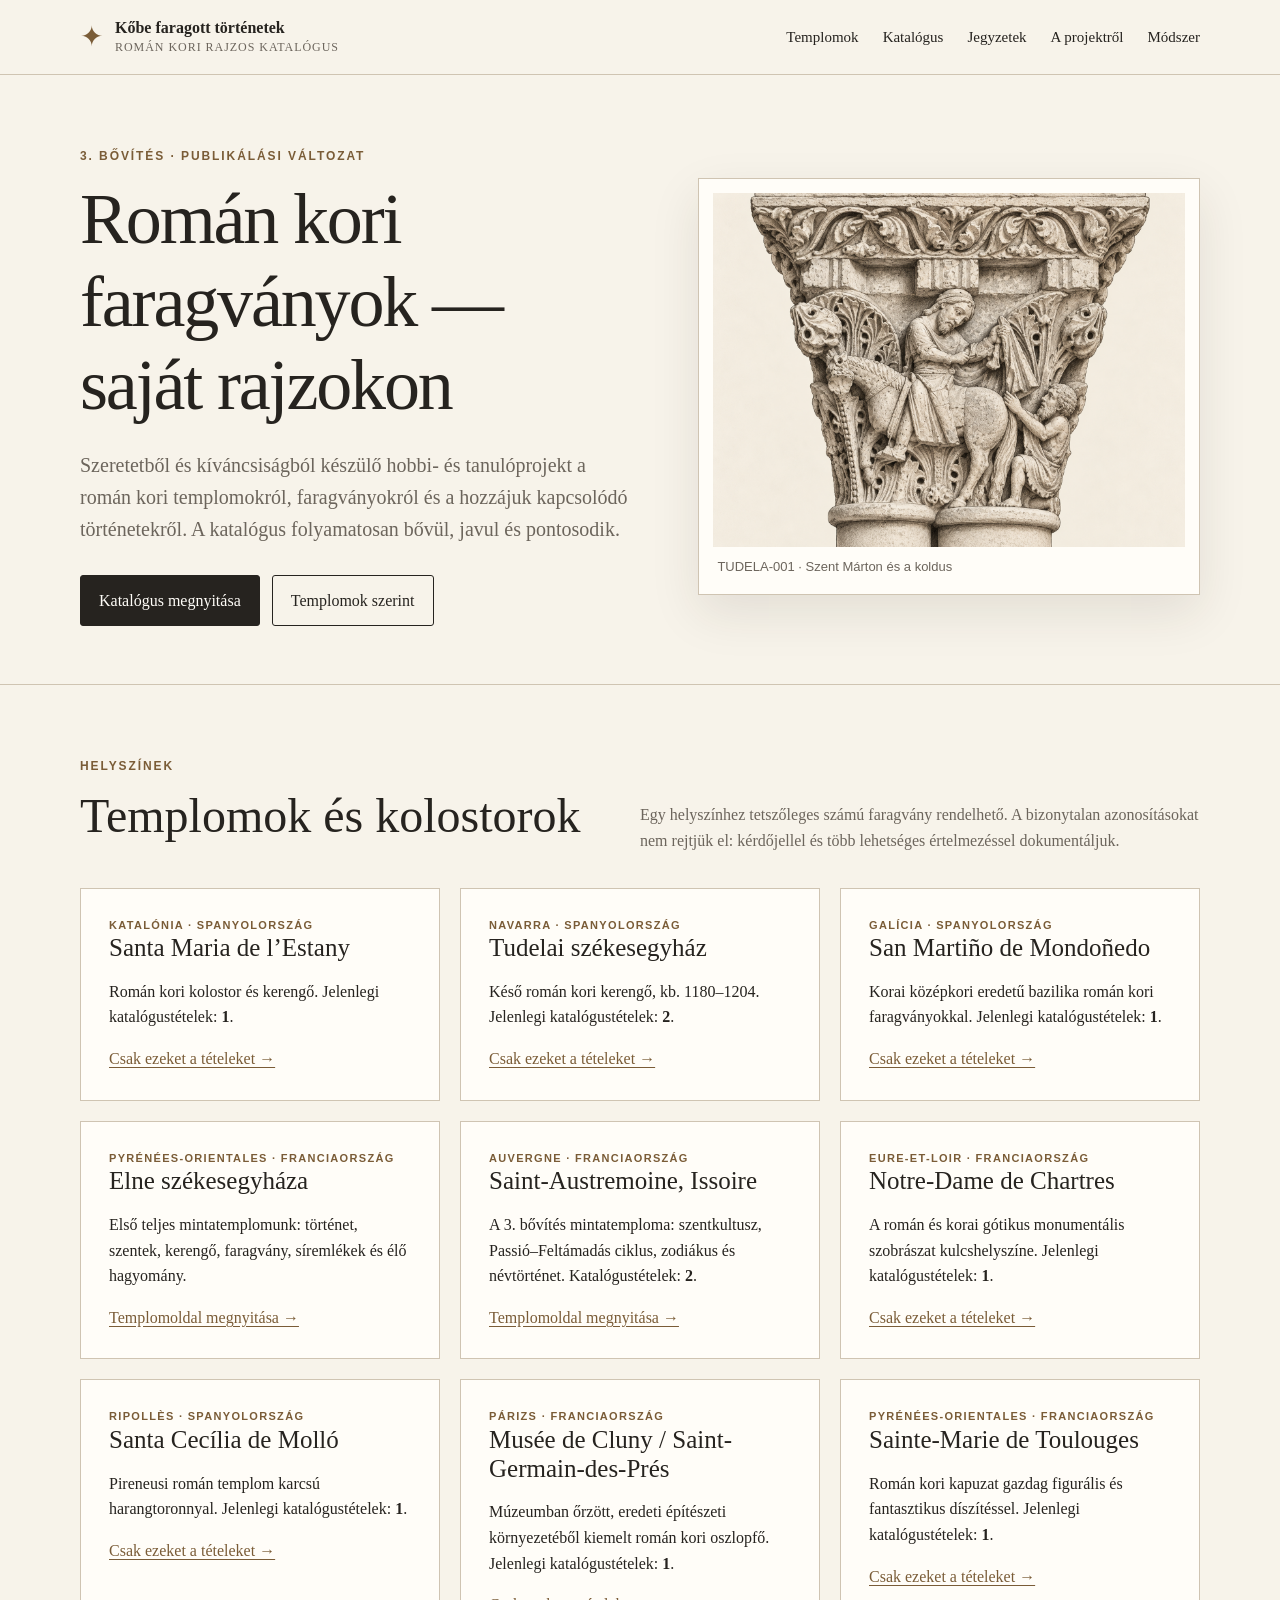
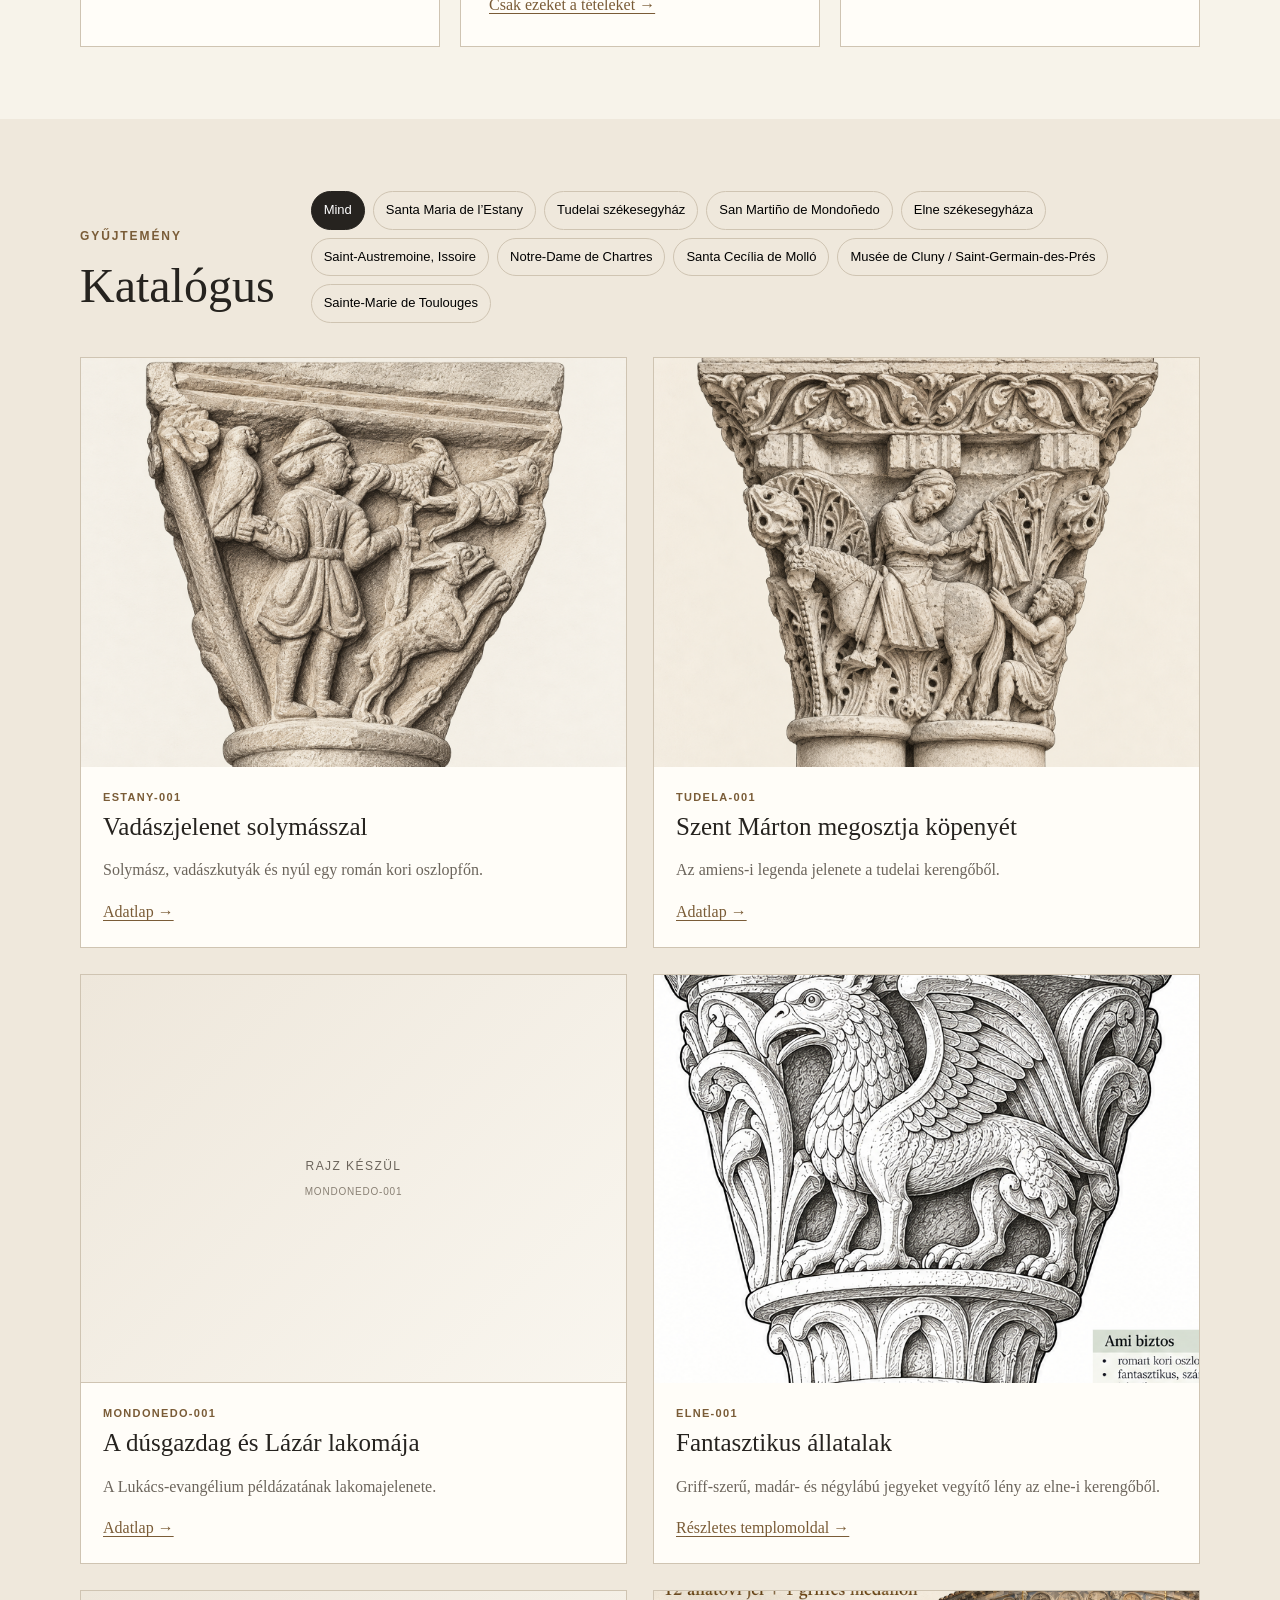
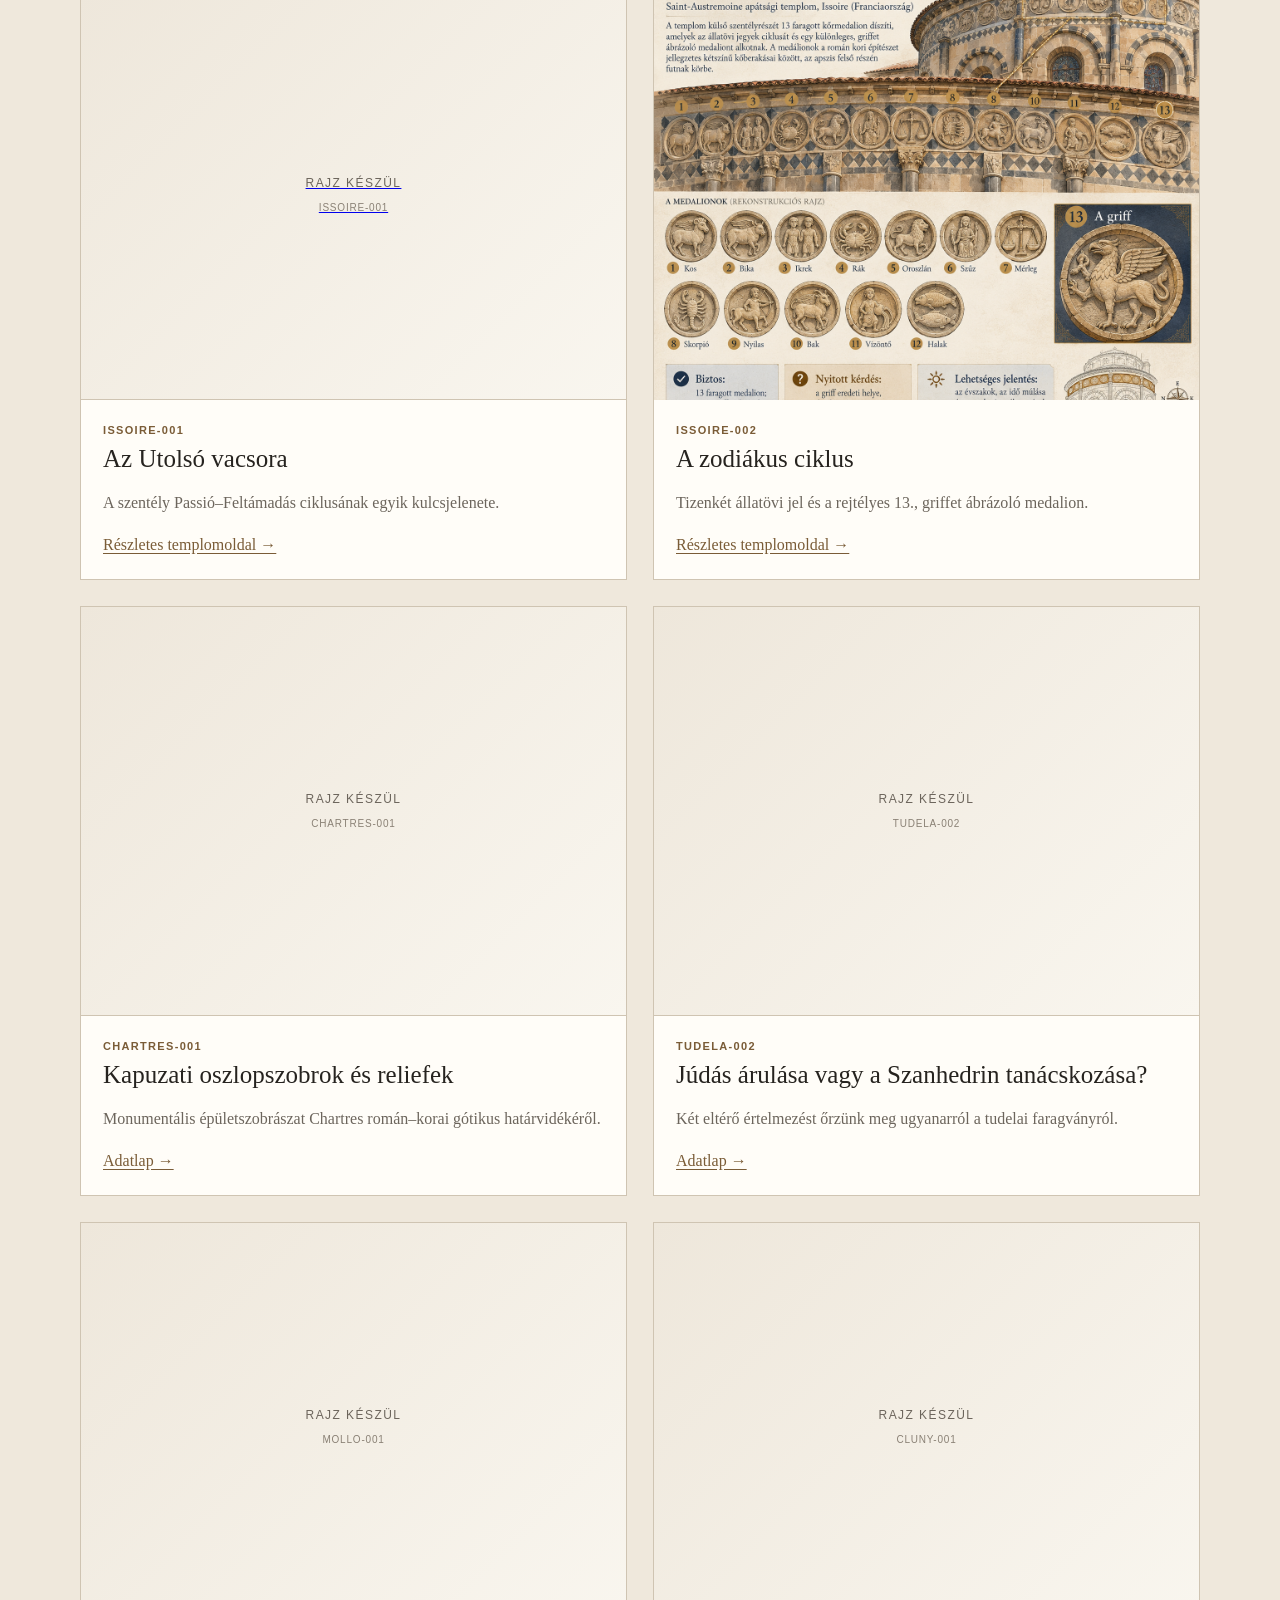
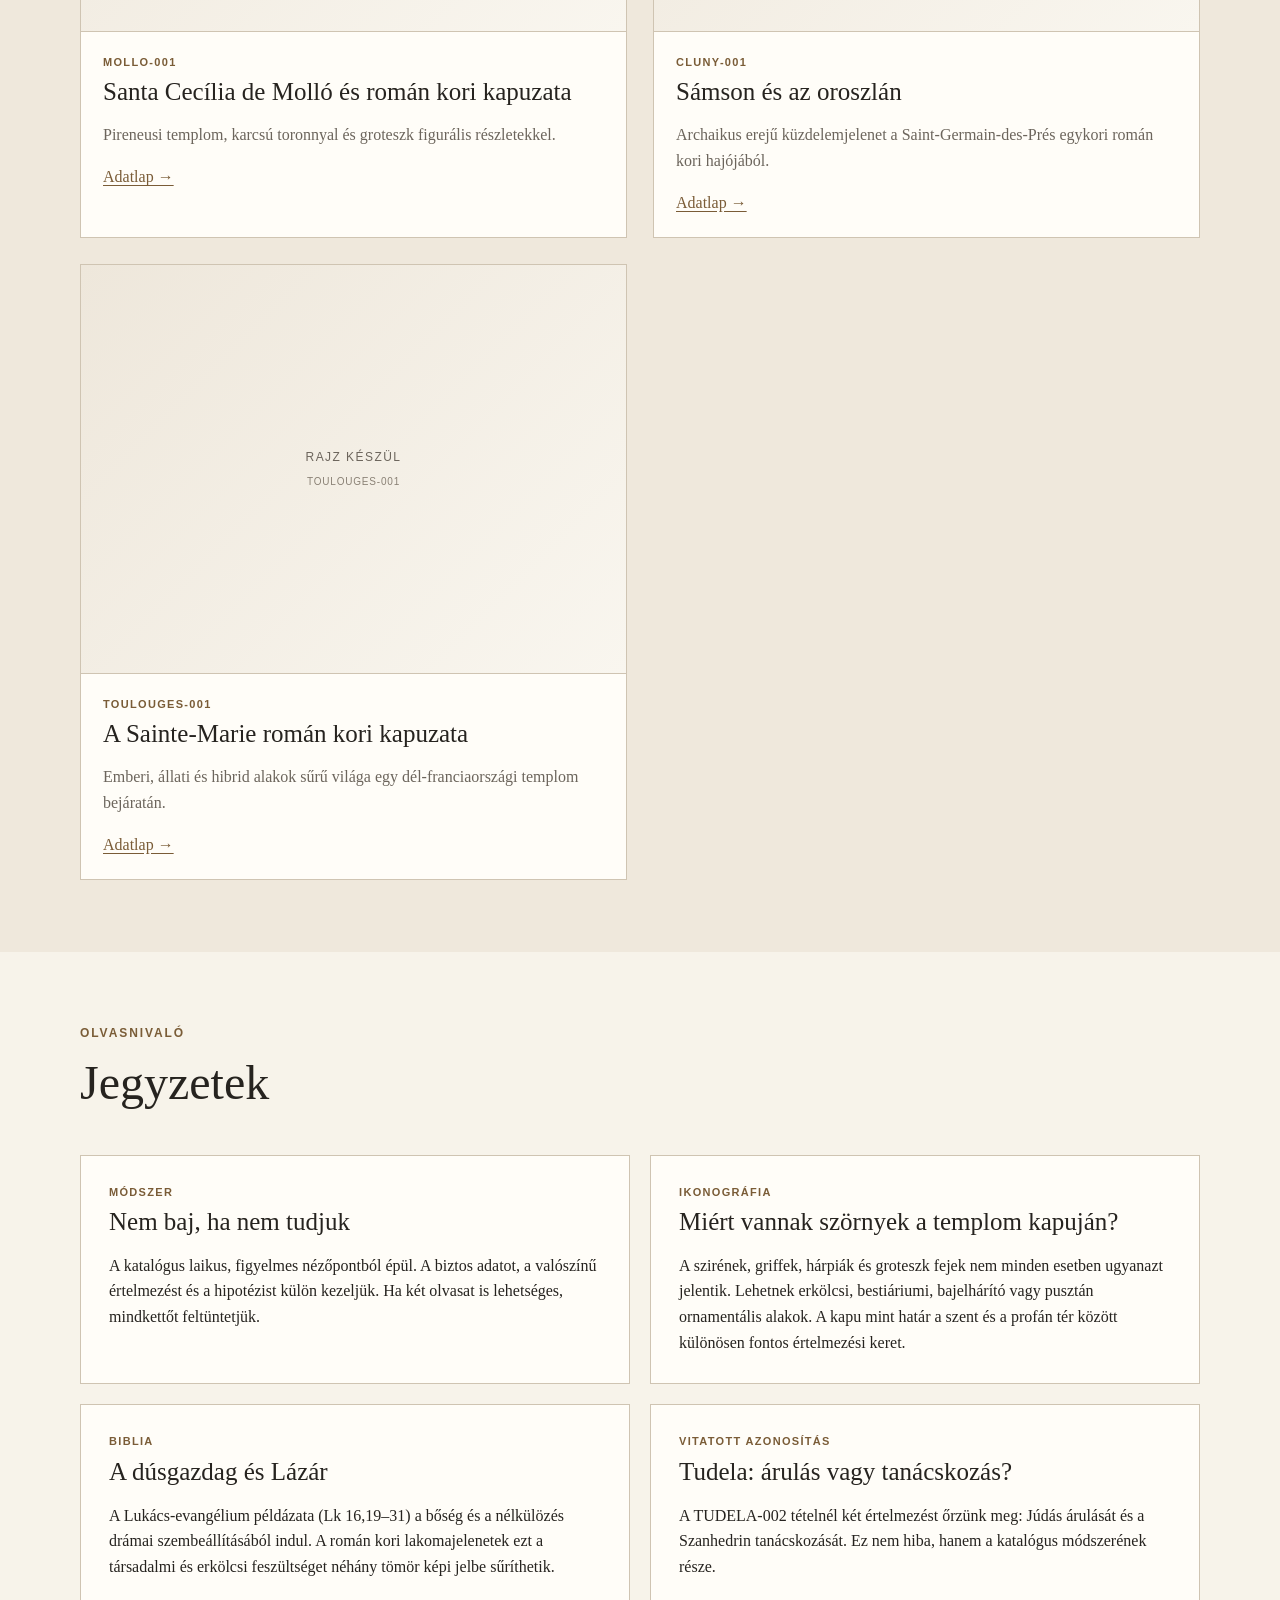
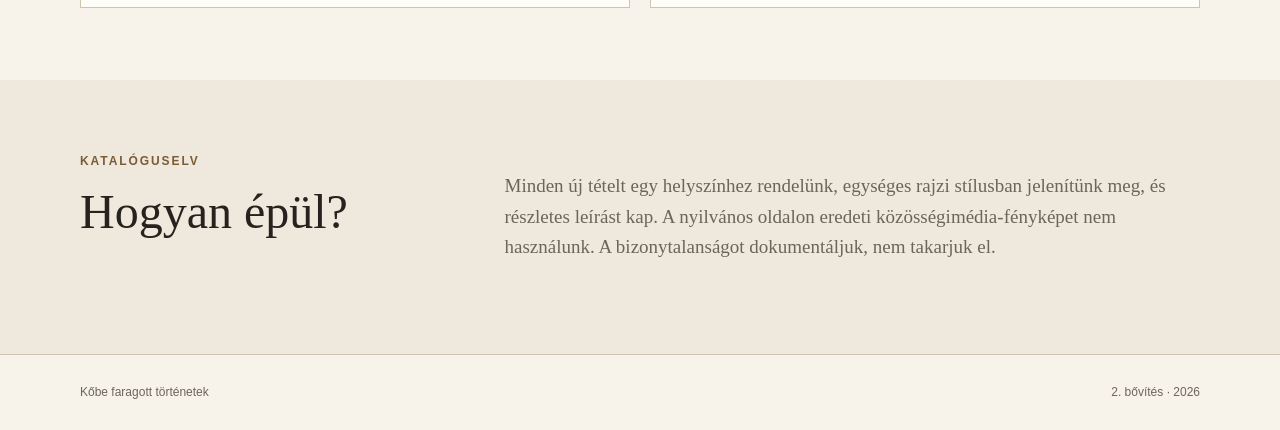
==== commit 51c309d6: "Add files via upload" ====
--- a/index.html
+++ b/index.html
@@ -1,11 +1,11 @@
 <!doctype html><html lang="hu"><head><meta charset="utf-8"/><meta name="viewport" content="width=device-width, initial-scale=1"/><meta name="description" content="Rajzos katalógus román kori templomokról, kolostorokról és faragványokról."/><title>Kőbe faragott történetek</title><link rel="stylesheet" href="styles.css"/></head><body>
 <header class="site-header"><div class="wrap header-inner"><a class="brand" href="#top" aria-label="Kezdőlap"><span class="brand-mark">✦</span><span><strong>Kőbe faragott történetek</strong><small>Román kori rajzos katalógus</small></span></a><nav aria-label="Fő navigáció"><a href="#templomok">Templomok</a><a href="#katalogus">Katalógus</a><a href="#jegyzetek">Jegyzetek</a><a href="#projekt">A projektről</a><a href="#modszer">Módszer</a></nav></div></header>
-<main id="top"><section class="hero"><div class="wrap hero-grid"><div><p class="eyebrow">2. bővítés · munkaváltozat</p><h1>Román kori faragványok — saját rajzokon</h1><p class="lead">Szeretetből és kíváncsiságból készülő hobbi- és tanulóprojekt a román kori templomokról, faragványokról és a hozzájuk kapcsolódó történetekről. A katalógus folyamatosan bővül, javul és pontosodik.</p><div class="hero-actions"><a class="button primary" href="#katalogus">Katalógus megnyitása</a><a class="button ghost" href="#templomok">Templomok szerint</a></div></div><figure class="hero-art"><img src="images/tudela-001.png" alt="Szent Márton köpenymegosztását ábrázoló román kori oszlopfő rajza"/><figcaption>TUDELA-001 · Szent Márton és a koldus</figcaption></figure></div></section>
+<main id="top"><section class="hero"><div class="wrap hero-grid"><div><p class="eyebrow">3. bővítés · publikálási változat</p><h1>Román kori faragványok — saját rajzokon</h1><p class="lead">Szeretetből és kíváncsiságból készülő hobbi- és tanulóprojekt a román kori templomokról, faragványokról és a hozzájuk kapcsolódó történetekről. A katalógus folyamatosan bővül, javul és pontosodik.</p><div class="hero-actions"><a class="button primary" href="#katalogus">Katalógus megnyitása</a><a class="button ghost" href="#templomok">Templomok szerint</a></div></div><figure class="hero-art"><img src="images/tudela-001.png" alt="Szent Márton köpenymegosztását ábrázoló román kori oszlopfő rajza"/><figcaption>TUDELA-001 · Szent Márton és a koldus</figcaption></figure></div></section>
 <section class="section" id="templomok"><div class="wrap"><div class="section-head"><div><p class="eyebrow">Helyszínek</p><h2>Templomok és kolostorok</h2></div><p class="section-copy">Egy helyszínhez tetszőleges számú faragvány rendelhető. A bizonytalan azonosításokat nem rejtjük el: kérdőjellel és több lehetséges értelmezéssel dokumentáljuk.</p></div><div class="church-grid"><article class="church-card"><div class="church-meta">Katalónia · Spanyolország</div><h3>Santa Maria de l’Estany</h3><p>Román kori kolostor és kerengő. Jelenlegi katalógustételek: <strong>1</strong>.</p><button class="text-button" data-filter="ESTANY">Csak ezeket a tételeket →</button></article>
 <article class="church-card"><div class="church-meta">Navarra · Spanyolország</div><h3>Tudelai székesegyház</h3><p>Késő román kori kerengő, kb. 1180–1204. Jelenlegi katalógustételek: <strong>2</strong>.</p><button class="text-button" data-filter="TUDELA">Csak ezeket a tételeket →</button></article>
 <article class="church-card"><div class="church-meta">Galícia · Spanyolország</div><h3>San Martiño de Mondoñedo</h3><p>Korai középkori eredetű bazilika román kori faragványokkal. Jelenlegi katalógustételek: <strong>1</strong>.</p><button class="text-button" data-filter="MONDONEDO">Csak ezeket a tételeket →</button></article>
 <article class="church-card"><div class="church-meta">Pyrénées-Orientales · Franciaország</div><h3>Elne székesegyháza</h3><p>Első teljes mintatemplomunk: történet, szentek, kerengő, faragvány, síremlékek és élő hagyomány.</p><a class="text-link" href="elne.html">Templomoldal megnyitása →</a></article>
-<article class="church-card"><div class="church-meta">Auvergne · Franciaország</div><h3>Saint-Austremoine, Issoire</h3><p>Az auvergne-i román építészet kiemelkedő apátsági temploma. Jelenlegi katalógustételek: <strong>1</strong>.</p><button class="text-button" data-filter="ISSOIRE">Csak ezeket a tételeket →</button></article>
+<article class="church-card"><div class="church-meta">Auvergne · Franciaország</div><h3>Saint-Austremoine, Issoire</h3><p>A 3. bővítés mintatemploma: szentkultusz, Passió–Feltámadás ciklus, zodiákus és névtörténet. Katalógustételek: <strong>2</strong>.</p><a class="text-link" href="issoire.html">Templomoldal megnyitása →</a></article>
 <article class="church-card"><div class="church-meta">Eure-et-Loir · Franciaország</div><h3>Notre-Dame de Chartres</h3><p>A román és korai gótikus monumentális szobrászat kulcshelyszíne. Jelenlegi katalógustételek: <strong>1</strong>.</p><button class="text-button" data-filter="CHARTRES">Csak ezeket a tételeket →</button></article>
 <article class="church-card"><div class="church-meta">Ripollès · Spanyolország</div><h3>Santa Cecília de Molló</h3><p>Pireneusi román templom karcsú harangtoronnyal. Jelenlegi katalógustételek: <strong>1</strong>.</p><button class="text-button" data-filter="MOLLO">Csak ezeket a tételeket →</button></article>
 <article class="church-card"><div class="church-meta">Párizs · Franciaország</div><h3>Musée de Cluny / Saint-Germain-des-Prés</h3><p>Múzeumban őrzött, eredeti építészeti környezetéből kiemelt román kori oszlopfő. Jelenlegi katalógustételek: <strong>1</strong>.</p><button class="text-button" data-filter="CLUNY">Csak ezeket a tételeket →</button></article>
@@ -18,7 +18,7 @@
 <button class="chip" data-filter="CHARTRES">Notre-Dame de Chartres</button>
 <button class="chip" data-filter="MOLLO">Santa Cecília de Molló</button>
 <button class="chip" data-filter="CLUNY">Musée de Cluny / Saint-Germain-des-Prés</button>
-<button class="chip" data-filter="TOULOUGES">Sainte-Marie de Toulouges</button></div></div><div class="catalog-grid" id="catalogGrid"><article class="catalog-card" data-church="ESTANY"><button class="image-button" data-dialog="dialog-estany001" aria-label="ESTANY-001 adatlap megnyitása"><img src="images/estany-001.png" alt="Vadászjelenet solymásszal rajza" /></button><div class="card-body"><div class="idline">ESTANY-001</div><h3>Vadászjelenet solymásszal</h3><p>Solymász, vadászkutyák és nyúl egy román kori oszlopfőn.</p><button class="text-button" data-dialog="dialog-estany001">Adatlap →</button></div></article><article class="catalog-card" data-church="TUDELA"><button class="image-button" data-dialog="dialog-tudela001" aria-label="TUDELA-001 adatlap megnyitása"><img src="images/tudela-001.png" alt="Szent Márton megosztja köpenyét rajza" /></button><div class="card-body"><div class="idline">TUDELA-001</div><h3>Szent Márton megosztja köpenyét</h3><p>Az amiens-i legenda jelenete a tudelai kerengőből.</p><button class="text-button" data-dialog="dialog-tudela001">Adatlap →</button></div></article><article class="catalog-card" data-church="MONDONEDO"><button class="image-button" data-dialog="dialog-mondonedo001" aria-label="MONDONEDO-001 adatlap megnyitása"><div class="drawing-placeholder"><span>Rajz készül</span><small>MONDONEDO-001</small></div></button><div class="card-body"><div class="idline">MONDONEDO-001</div><h3>A dúsgazdag és Lázár lakomája</h3><p>A Lukács-evangélium példázatának lakomajelenete.</p><button class="text-button" data-dialog="dialog-mondonedo001">Adatlap →</button></div></article><article class="catalog-card" data-church="ELNE"><a class="image-button" href="elne.html#elne001" aria-label="ELNE-001 részletes oldal megnyitása"><img src="images/elne-001.png" alt="ELNE-001 fantasztikus griff-szerű állatalak rekonstrukciós rajza" /></a><div class="card-body"><div class="idline">ELNE-001</div><h3>Fantasztikus állatalak</h3><p>Griff-szerű, madár- és négylábú jegyeket vegyítő lény az elne-i kerengőből.</p><a class="text-link" href="elne.html#elne001">Részletes templomoldal →</a></div></article><article class="catalog-card" data-church="ISSOIRE"><button class="image-button" data-dialog="dialog-issoire001" aria-label="ISSOIRE-001 adatlap megnyitása"><div class="drawing-placeholder"><span>Rajz készül</span><small>ISSOIRE-001</small></div></button><div class="card-body"><div class="idline">ISSOIRE-001</div><h3>Az Utolsó vacsora</h3><p>Krisztus és az apostolok körbefutó lakomajelenete a szentélyből.</p><button class="text-button" data-dialog="dialog-issoire001">Adatlap →</button></div></article><article class="catalog-card" data-church="CHARTRES"><button class="image-button" data-dialog="dialog-chartres001" aria-label="CHARTRES-001 adatlap megnyitása"><div class="drawing-placeholder"><span>Rajz készül</span><small>CHARTRES-001</small></div></button><div class="card-body"><div class="idline">CHARTRES-001</div><h3>Kapuzati oszlopszobrok és reliefek</h3><p>Monumentális épületszobrászat Chartres román–korai gótikus határvidékéről.</p><button class="text-button" data-dialog="dialog-chartres001">Adatlap →</button></div></article><article class="catalog-card" data-church="TUDELA"><button class="image-button" data-dialog="dialog-tudela002" aria-label="TUDELA-002 adatlap megnyitása"><div class="drawing-placeholder"><span>Rajz készül</span><small>TUDELA-002</small></div></button><div class="card-body"><div class="idline">TUDELA-002</div><h3>Júdás árulása vagy a Szanhedrin tanácskozása?</h3><p>Két eltérő értelmezést őrzünk meg ugyanarról a tudelai faragványról.</p><button class="text-button" data-dialog="dialog-tudela002">Adatlap →</button></div></article><article class="catalog-card" data-church="MOLLO"><button class="image-button" data-dialog="dialog-mollo001" aria-label="MOLLO-001 adatlap megnyitása"><div class="drawing-placeholder"><span>Rajz készül</span><small>MOLLO-001</small></div></button><div class="card-body"><div class="idline">MOLLO-001</div><h3>Santa Cecília de Molló és román kori kapuzata</h3><p>Pireneusi templom, karcsú toronnyal és groteszk figurális részletekkel.</p><button class="text-button" data-dialog="dialog-mollo001">Adatlap →</button></div></article><article class="catalog-card" data-church="CLUNY"><button class="image-button" data-dialog="dialog-cluny001" aria-label="CLUNY-001 adatlap megnyitása"><div class="drawing-placeholder"><span>Rajz készül</span><small>CLUNY-001</small></div></button><div class="card-body"><div class="idline">CLUNY-001</div><h3>Sámson és az oroszlán</h3><p>Archaikus erejű küzdelemjelenet a Saint-Germain-des-Prés egykori román kori hajójából.</p><button class="text-button" data-dialog="dialog-cluny001">Adatlap →</button></div></article><article class="catalog-card" data-church="TOULOUGES"><button class="image-button" data-dialog="dialog-toulouges001" aria-label="TOULOUGES-001 adatlap megnyitása"><div class="drawing-placeholder"><span>Rajz készül</span><small>TOULOUGES-001</small></div></button><div class="card-body"><div class="idline">TOULOUGES-001</div><h3>A Sainte-Marie román kori kapuzata</h3><p>Emberi, állati és hibrid alakok sűrű világa egy dél-franciaországi templom bejáratán.</p><button class="text-button" data-dialog="dialog-toulouges001">Adatlap →</button></div></article></div></div></section>
+<button class="chip" data-filter="TOULOUGES">Sainte-Marie de Toulouges</button></div></div><div class="catalog-grid" id="catalogGrid"><article class="catalog-card" data-church="ESTANY"><button class="image-button" data-dialog="dialog-estany001" aria-label="ESTANY-001 adatlap megnyitása"><img src="images/estany-001.png" alt="Vadászjelenet solymásszal rajza" /></button><div class="card-body"><div class="idline">ESTANY-001</div><h3>Vadászjelenet solymásszal</h3><p>Solymász, vadászkutyák és nyúl egy román kori oszlopfőn.</p><button class="text-button" data-dialog="dialog-estany001">Adatlap →</button></div></article><article class="catalog-card" data-church="TUDELA"><button class="image-button" data-dialog="dialog-tudela001" aria-label="TUDELA-001 adatlap megnyitása"><img src="images/tudela-001.png" alt="Szent Márton megosztja köpenyét rajza" /></button><div class="card-body"><div class="idline">TUDELA-001</div><h3>Szent Márton megosztja köpenyét</h3><p>Az amiens-i legenda jelenete a tudelai kerengőből.</p><button class="text-button" data-dialog="dialog-tudela001">Adatlap →</button></div></article><article class="catalog-card" data-church="MONDONEDO"><button class="image-button" data-dialog="dialog-mondonedo001" aria-label="MONDONEDO-001 adatlap megnyitása"><div class="drawing-placeholder"><span>Rajz készül</span><small>MONDONEDO-001</small></div></button><div class="card-body"><div class="idline">MONDONEDO-001</div><h3>A dúsgazdag és Lázár lakomája</h3><p>A Lukács-evangélium példázatának lakomajelenete.</p><button class="text-button" data-dialog="dialog-mondonedo001">Adatlap →</button></div></article><article class="catalog-card" data-church="ELNE"><a class="image-button" href="elne.html#elne001" aria-label="ELNE-001 részletes oldal megnyitása"><img src="images/elne-001.png" alt="ELNE-001 fantasztikus griff-szerű állatalak rekonstrukciós rajza" /></a><div class="card-body"><div class="idline">ELNE-001</div><h3>Fantasztikus állatalak</h3><p>Griff-szerű, madár- és négylábú jegyeket vegyítő lény az elne-i kerengőből.</p><a class="text-link" href="elne.html#elne001">Részletes templomoldal →</a></div></article><article class="catalog-card" data-church="ISSOIRE"><a class="image-button" href="issoire.html#issoire001" aria-label="ISSOIRE-001 részletes oldal megnyitása"><div class="drawing-placeholder"><span>Rajz készül</span><small>ISSOIRE-001</small></div></a><div class="card-body"><div class="idline">ISSOIRE-001</div><h3>Az Utolsó vacsora</h3><p>A szentély Passió–Feltámadás ciklusának egyik kulcsjelenete.</p><a class="text-link" href="issoire.html#issoire001">Részletes templomoldal →</a></div></article><article class="catalog-card" data-church="ISSOIRE"><a class="image-button" href="issoire.html#issoire002" aria-label="ISSOIRE-002 részletes oldal megnyitása"><img src="images/issoire-002.png" alt="ISSOIRE-002 zodiákus ciklus és griffes medalion szemléltető rekonstrukciója" /></a><div class="card-body"><div class="idline">ISSOIRE-002</div><h3>A zodiákus ciklus</h3><p>Tizenkét állatövi jel és a rejtélyes 13., griffet ábrázoló medalion.</p><a class="text-link" href="issoire.html#issoire002">Részletes templomoldal →</a></div></article><article class="catalog-card" data-church="CHARTRES"><button class="image-button" data-dialog="dialog-chartres001" aria-label="CHARTRES-001 adatlap megnyitása"><div class="drawing-placeholder"><span>Rajz készül</span><small>CHARTRES-001</small></div></button><div class="card-body"><div class="idline">CHARTRES-001</div><h3>Kapuzati oszlopszobrok és reliefek</h3><p>Monumentális épületszobrászat Chartres román–korai gótikus határvidékéről.</p><button class="text-button" data-dialog="dialog-chartres001">Adatlap →</button></div></article><article class="catalog-card" data-church="TUDELA"><button class="image-button" data-dialog="dialog-tudela002" aria-label="TUDELA-002 adatlap megnyitása"><div class="drawing-placeholder"><span>Rajz készül</span><small>TUDELA-002</small></div></button><div class="card-body"><div class="idline">TUDELA-002</div><h3>Júdás árulása vagy a Szanhedrin tanácskozása?</h3><p>Két eltérő értelmezést őrzünk meg ugyanarról a tudelai faragványról.</p><button class="text-button" data-dialog="dialog-tudela002">Adatlap →</button></div></article><article class="catalog-card" data-church="MOLLO"><button class="image-button" data-dialog="dialog-mollo001" aria-label="MOLLO-001 adatlap megnyitása"><div class="drawing-placeholder"><span>Rajz készül</span><small>MOLLO-001</small></div></button><div class="card-body"><div class="idline">MOLLO-001</div><h3>Santa Cecília de Molló és román kori kapuzata</h3><p>Pireneusi templom, karcsú toronnyal és groteszk figurális részletekkel.</p><button class="text-button" data-dialog="dialog-mollo001">Adatlap →</button></div></article><article class="catalog-card" data-church="CLUNY"><button class="image-button" data-dialog="dialog-cluny001" aria-label="CLUNY-001 adatlap megnyitása"><div class="drawing-placeholder"><span>Rajz készül</span><small>CLUNY-001</small></div></button><div class="card-body"><div class="idline">CLUNY-001</div><h3>Sámson és az oroszlán</h3><p>Archaikus erejű küzdelemjelenet a Saint-Germain-des-Prés egykori román kori hajójából.</p><button class="text-button" data-dialog="dialog-cluny001">Adatlap →</button></div></article><article class="catalog-card" data-church="TOULOUGES"><button class="image-button" data-dialog="dialog-toulouges001" aria-label="TOULOUGES-001 adatlap megnyitása"><div class="drawing-placeholder"><span>Rajz készül</span><small>TOULOUGES-001</small></div></button><div class="card-body"><div class="idline">TOULOUGES-001</div><h3>A Sainte-Marie román kori kapuzata</h3><p>Emberi, állati és hibrid alakok sűrű világa egy dél-franciaországi templom bejáratán.</p><button class="text-button" data-dialog="dialog-toulouges001">Adatlap →</button></div></article></div></div></section>
 <section class="section" id="jegyzetek"><div class="wrap"><div class="section-head"><div><p class="eyebrow">Olvasnivaló</p><h2>Jegyzetek</h2></div></div><div class="note-grid">
 <article class="note-card"><div class="note-kicker">Módszer</div><h3>Nem baj, ha nem tudjuk</h3><p>A katalógus laikus, figyelmes nézőpontból épül. A biztos adatot, a valószínű értelmezést és a hipotézist külön kezeljük. Ha két olvasat is lehetséges, mindkettőt feltüntetjük.</p></article>
 <article class="note-card"><div class="note-kicker">Ikonográfia</div><h3>Miért vannak szörnyek a templom kapuján?</h3><p>A szirének, griffek, hárpiák és groteszk fejek nem minden esetben ugyanazt jelentik. Lehetnek erkölcsi, bestiáriumi, bajelhárító vagy pusztán ornamentális alakok. A kapu mint határ a szent és a profán tér között különösen fontos értelmezési keret.</p></article>
--- a/styles.css
+++ b/styles.css
@@ -66,3 +66,9 @@
 .visit-list{display:grid;grid-template-columns:repeat(2,1fr);gap:12px}.visit-list div{background:var(--white);border:1px solid var(--line);padding:18px}.project-quote{margin:28px 0 0;padding:24px 28px;border-left:4px solid var(--accent);background:var(--white);font-size:22px}
 .sources-box{display:grid;gap:10px}.sources-box a{display:block;background:var(--white);border:1px solid var(--line);padding:14px;color:var(--ink)}.project-strip{background:#2f2923;color:var(--white)}.project-strip .wrap{display:flex;justify-content:space-between;gap:24px;align-items:center}.project-strip p{margin:0;max-width:820px}.project-strip .button{border-color:var(--white);color:var(--white)}
 @media(max-width:800px){.location-hero-grid,.prose-grid,.feature-grid,.certainty-grid,.facts-row,.visit-list{grid-template-columns:1fr}.side-title{position:static}.project-strip .wrap{display:block}.project-strip .button{margin-top:18px}}
+
+/* 3. bővítés — vizuális összefoglaló táblák */
+.overview-section{padding-top:46px}
+.overview-board{margin:0;background:var(--white);border:1px solid var(--line);padding:12px;box-shadow:0 18px 46px rgba(50,40,28,.08)}
+.overview-board img{width:100%;height:auto;object-fit:contain}
+.overview-board figcaption{font:12px Arial,sans-serif;color:var(--muted);padding:10px 4px 2px}
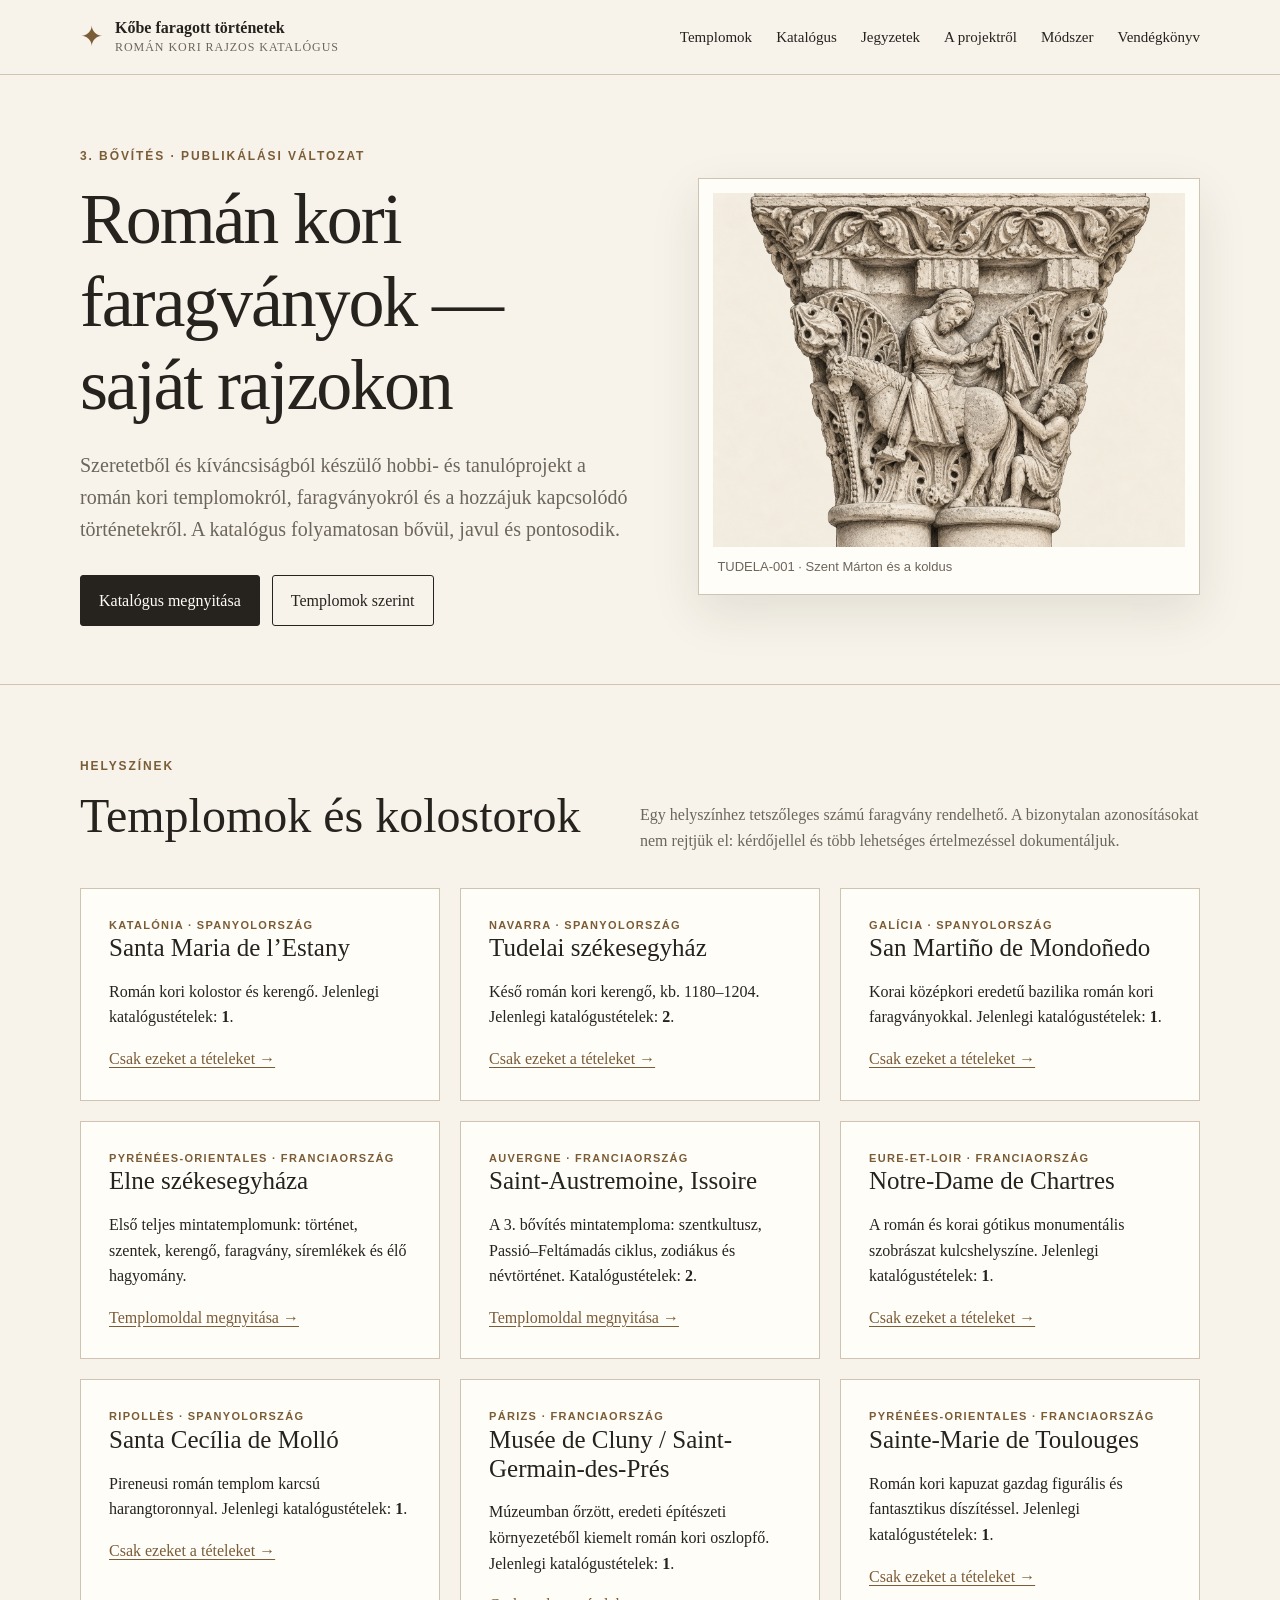
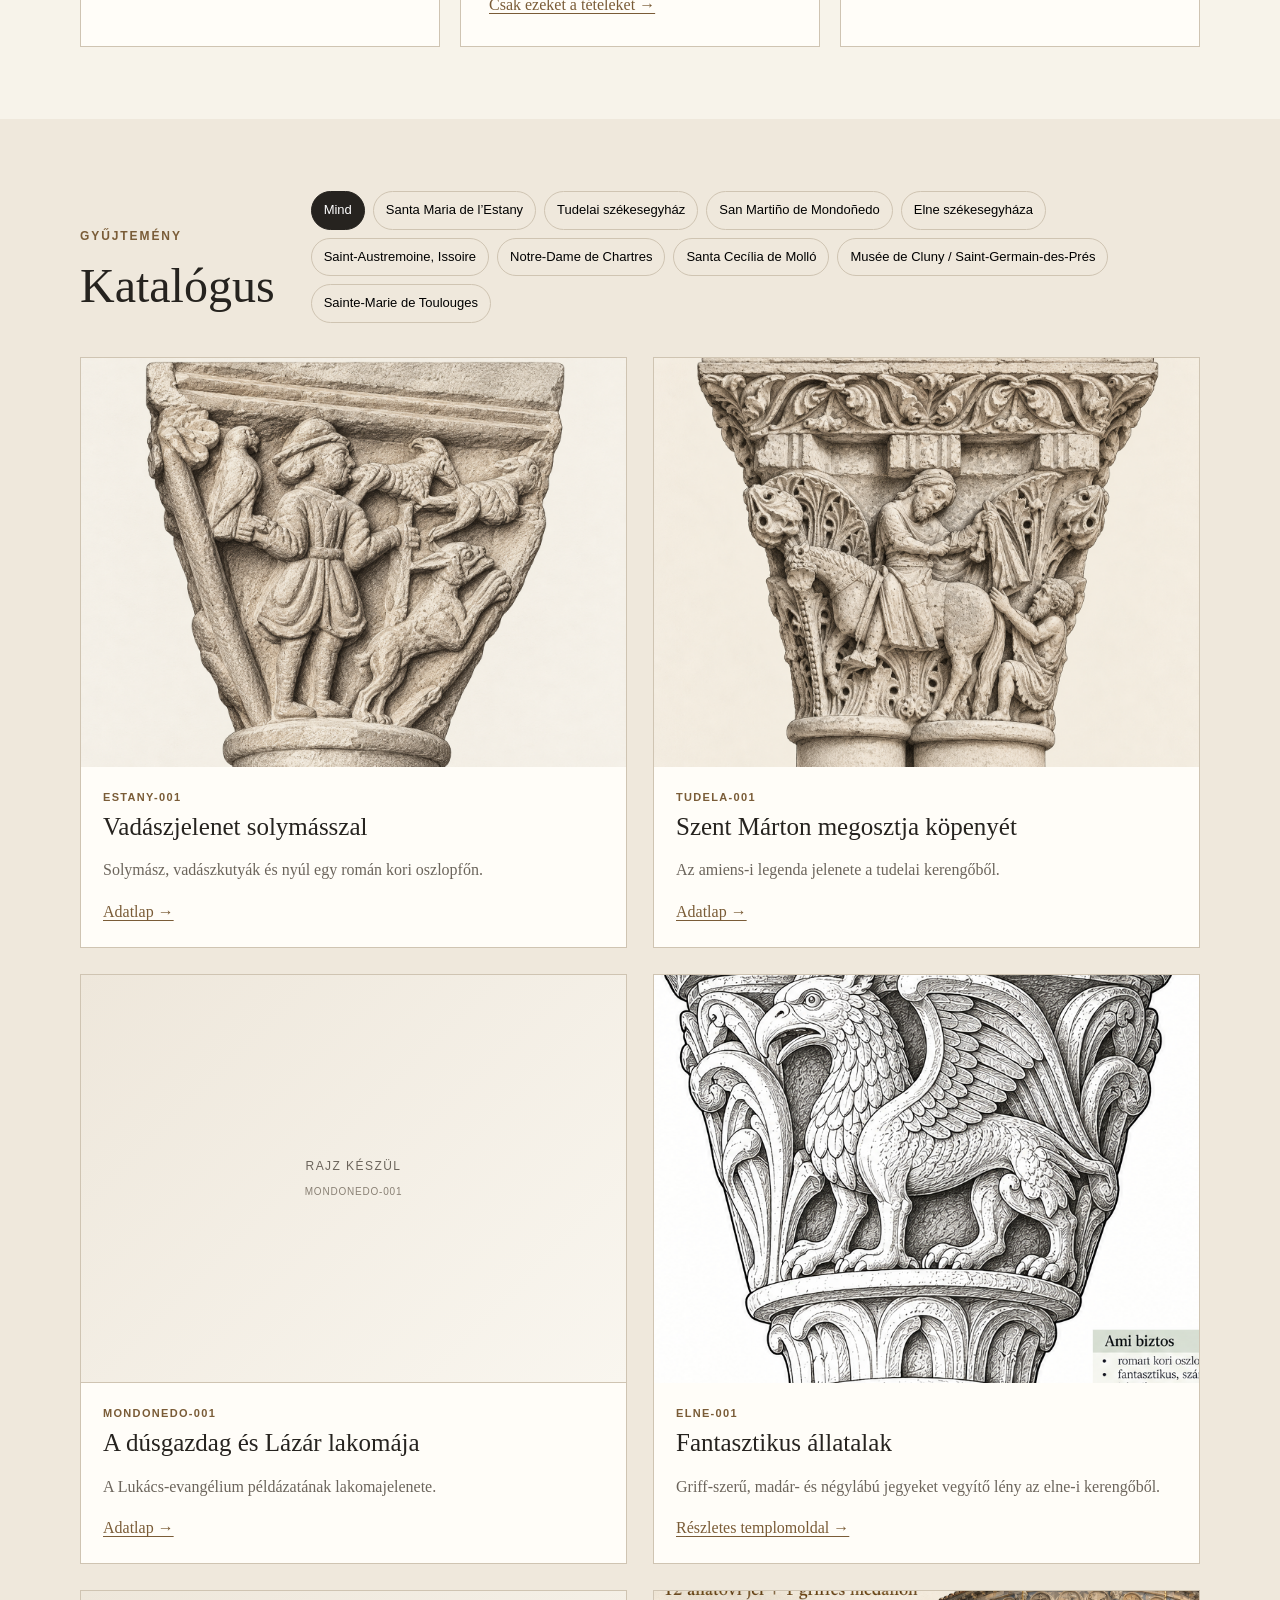
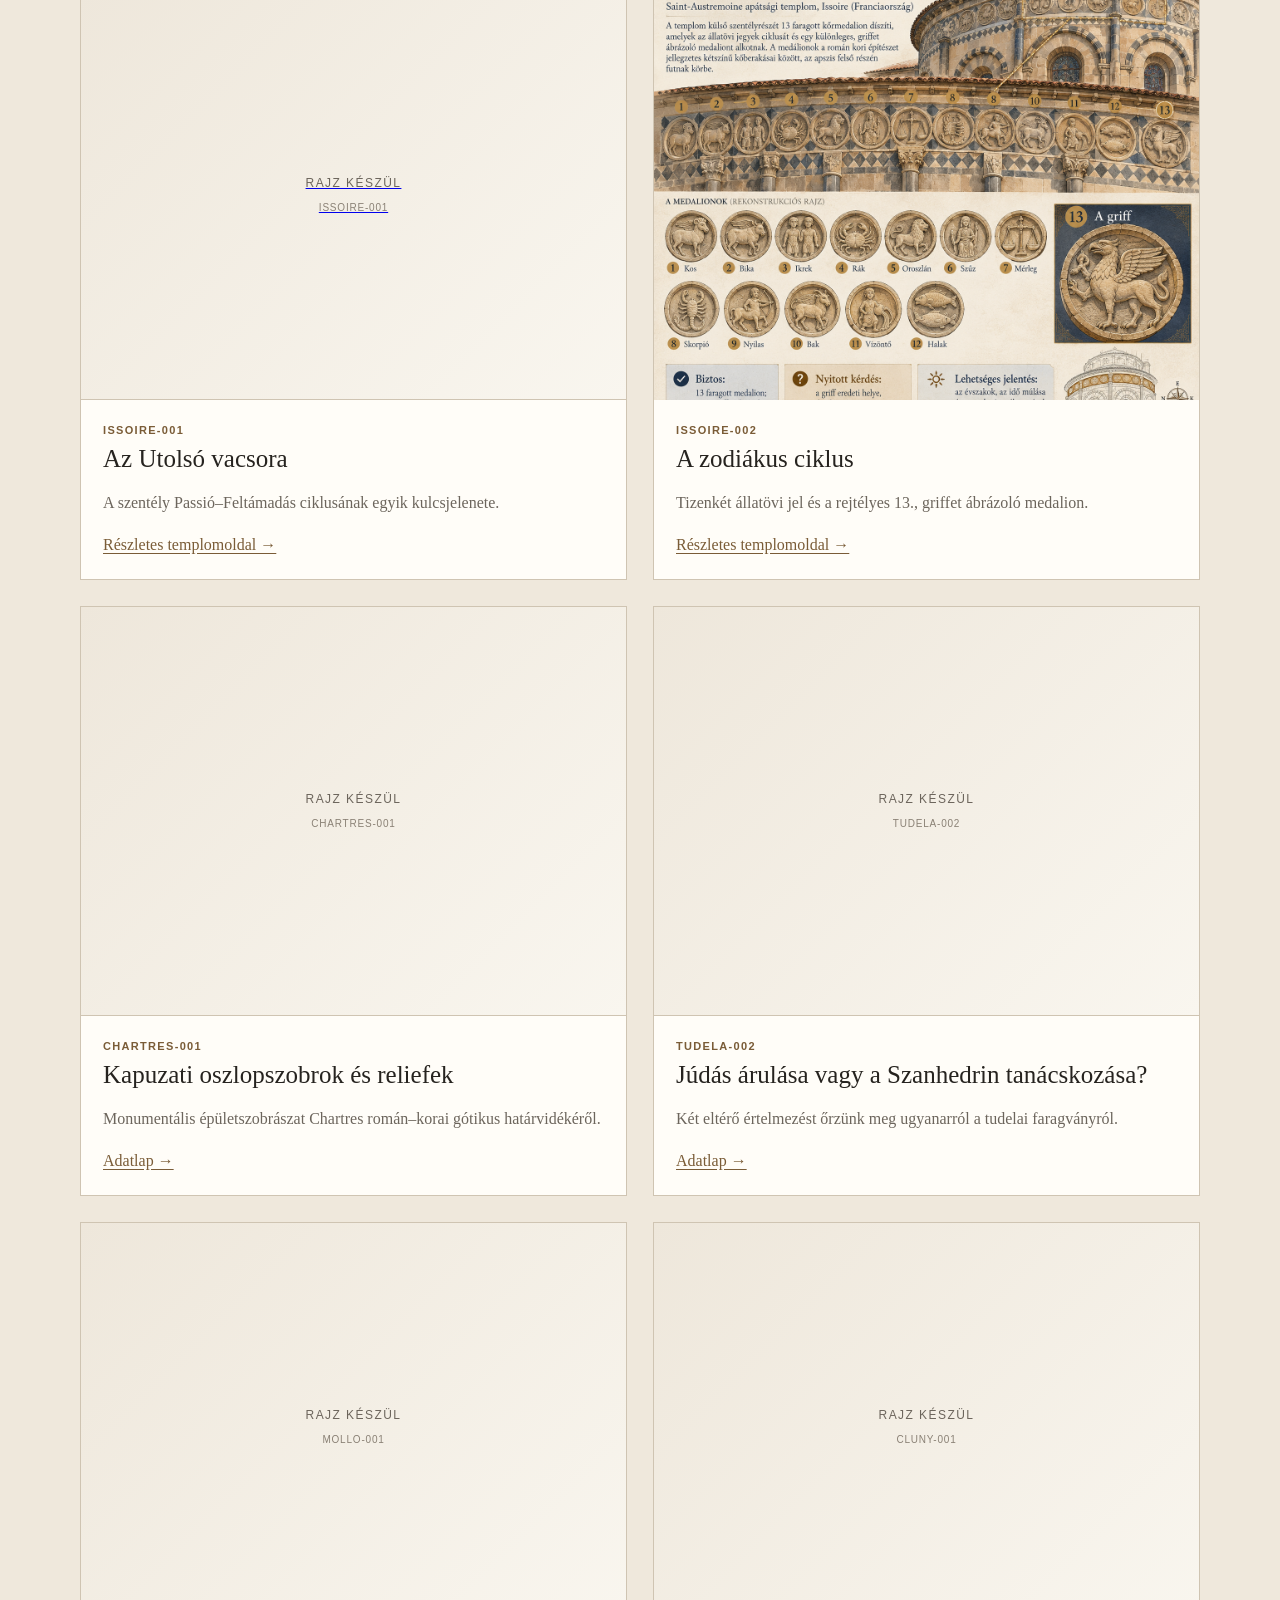
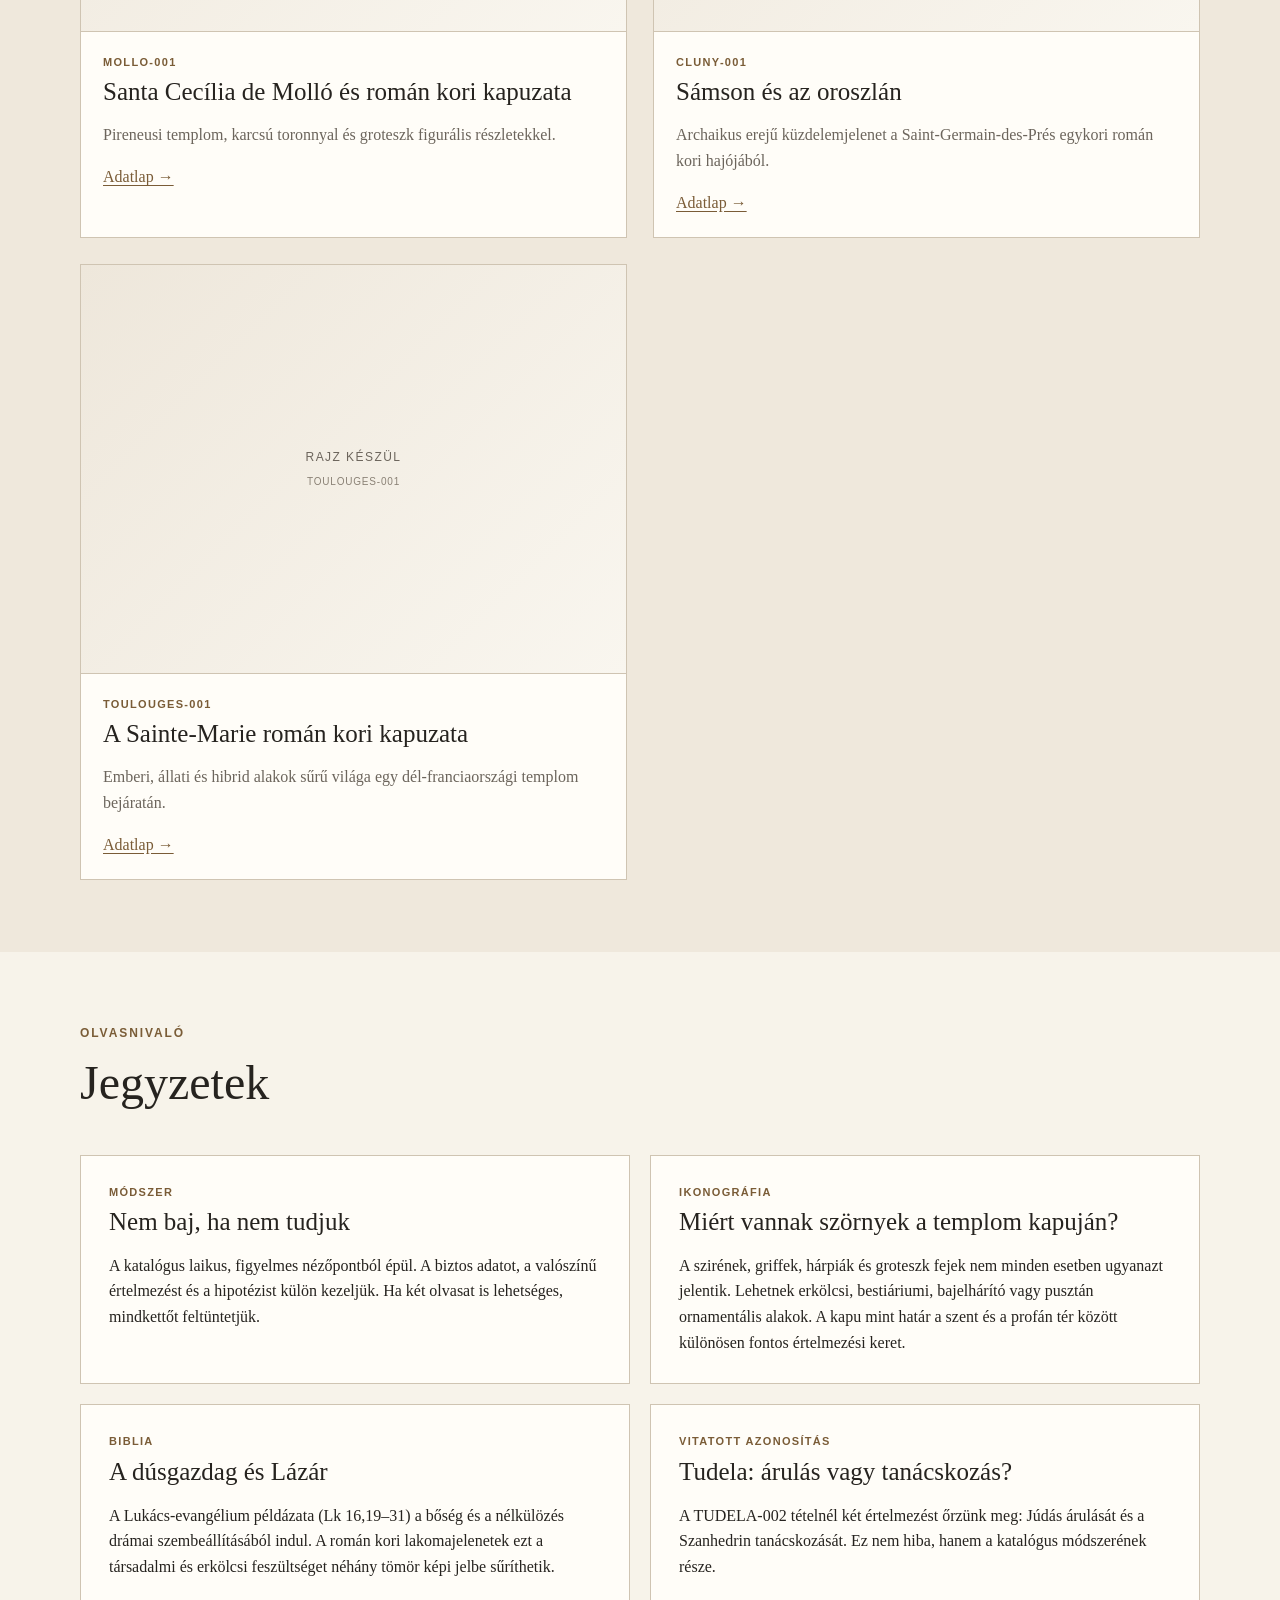
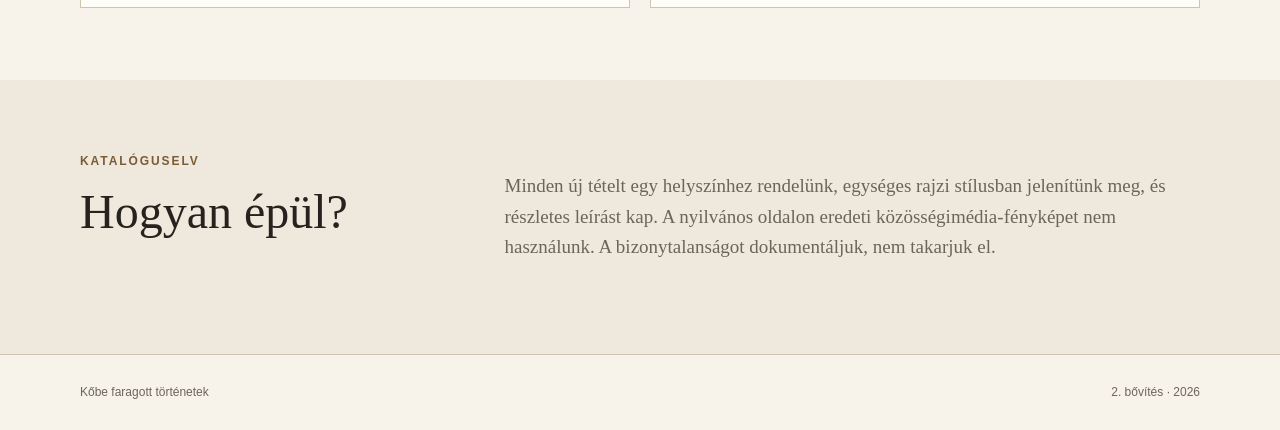
==== commit 4fa306a5: "Add files via upload" ====
--- a/index.html
+++ b/index.html
@@ -1,5 +1,5 @@
 <!doctype html><html lang="hu"><head><meta charset="utf-8"/><meta name="viewport" content="width=device-width, initial-scale=1"/><meta name="description" content="Rajzos katalógus román kori templomokról, kolostorokról és faragványokról."/><title>Kőbe faragott történetek</title><link rel="stylesheet" href="styles.css"/></head><body>
-<header class="site-header"><div class="wrap header-inner"><a class="brand" href="#top" aria-label="Kezdőlap"><span class="brand-mark">✦</span><span><strong>Kőbe faragott történetek</strong><small>Román kori rajzos katalógus</small></span></a><nav aria-label="Fő navigáció"><a href="#templomok">Templomok</a><a href="#katalogus">Katalógus</a><a href="#jegyzetek">Jegyzetek</a><a href="#projekt">A projektről</a><a href="#modszer">Módszer</a></nav></div></header>
+<header class="site-header"><div class="wrap header-inner"><a class="brand" href="#top" aria-label="Kezdőlap"><span class="brand-mark">✦</span><span><strong>Kőbe faragott történetek</strong><small>Román kori rajzos katalógus</small></span></a><nav aria-label="Fő navigáció"><a href="#templomok">Templomok</a><a href="#katalogus">Katalógus</a><a href="#jegyzetek">Jegyzetek</a><a href="#projekt">A projektről</a><a href="#modszer">Módszer</a><a href="vendegkonyv.html">Vendégkönyv</a></nav></div></header>
 <main id="top"><section class="hero"><div class="wrap hero-grid"><div><p class="eyebrow">3. bővítés · publikálási változat</p><h1>Román kori faragványok — saját rajzokon</h1><p class="lead">Szeretetből és kíváncsiságból készülő hobbi- és tanulóprojekt a román kori templomokról, faragványokról és a hozzájuk kapcsolódó történetekről. A katalógus folyamatosan bővül, javul és pontosodik.</p><div class="hero-actions"><a class="button primary" href="#katalogus">Katalógus megnyitása</a><a class="button ghost" href="#templomok">Templomok szerint</a></div></div><figure class="hero-art"><img src="images/tudela-001.png" alt="Szent Márton köpenymegosztását ábrázoló román kori oszlopfő rajza"/><figcaption>TUDELA-001 · Szent Márton és a koldus</figcaption></figure></div></section>
 <section class="section" id="templomok"><div class="wrap"><div class="section-head"><div><p class="eyebrow">Helyszínek</p><h2>Templomok és kolostorok</h2></div><p class="section-copy">Egy helyszínhez tetszőleges számú faragvány rendelhető. A bizonytalan azonosításokat nem rejtjük el: kérdőjellel és több lehetséges értelmezéssel dokumentáljuk.</p></div><div class="church-grid"><article class="church-card"><div class="church-meta">Katalónia · Spanyolország</div><h3>Santa Maria de l’Estany</h3><p>Román kori kolostor és kerengő. Jelenlegi katalógustételek: <strong>1</strong>.</p><button class="text-button" data-filter="ESTANY">Csak ezeket a tételeket →</button></article>
 <article class="church-card"><div class="church-meta">Navarra · Spanyolország</div><h3>Tudelai székesegyház</h3><p>Késő román kori kerengő, kb. 1180–1204. Jelenlegi katalógustételek: <strong>2</strong>.</p><button class="text-button" data-filter="TUDELA">Csak ezeket a tételeket →</button></article>
--- a/styles.css
+++ b/styles.css
@@ -72,3 +72,14 @@
 .overview-board{margin:0;background:var(--white);border:1px solid var(--line);padding:12px;box-shadow:0 18px 46px rgba(50,40,28,.08)}
 .overview-board img{width:100%;height:auto;object-fit:contain}
 .overview-board figcaption{font:12px Arial,sans-serif;color:var(--muted);padding:10px 4px 2px}
+
+/* 4. bővítés — vendégkönyv */
+.guestbook-hero{padding:68px 0 54px;border-bottom:1px solid var(--line);background:linear-gradient(180deg,#f7f3ea,#efe8dc)}
+.guestbook-hero-grid{display:grid;grid-template-columns:1.2fr .8fr;gap:54px;align-items:center}
+.guestbook-note{background:var(--white);border:1px solid var(--line);padding:24px;font-size:16px;box-shadow:0 12px 32px rgba(50,40,28,.06)}
+.guestbook-note strong{display:block;font-size:22px;margin-bottom:8px}
+.guestbook-note p{margin:0;color:var(--muted)}
+.guestbook-rules{margin-top:26px;background:var(--white);border:1px solid var(--line);padding:22px}
+.guestbook-rules h3{margin-bottom:10px}.guestbook-rules ul{margin:0;padding-left:20px}
+.guestbook-box{background:var(--white);border:1px solid var(--line);padding:24px;min-height:220px}
+@media(max-width:800px){.guestbook-hero-grid{grid-template-columns:1fr}}
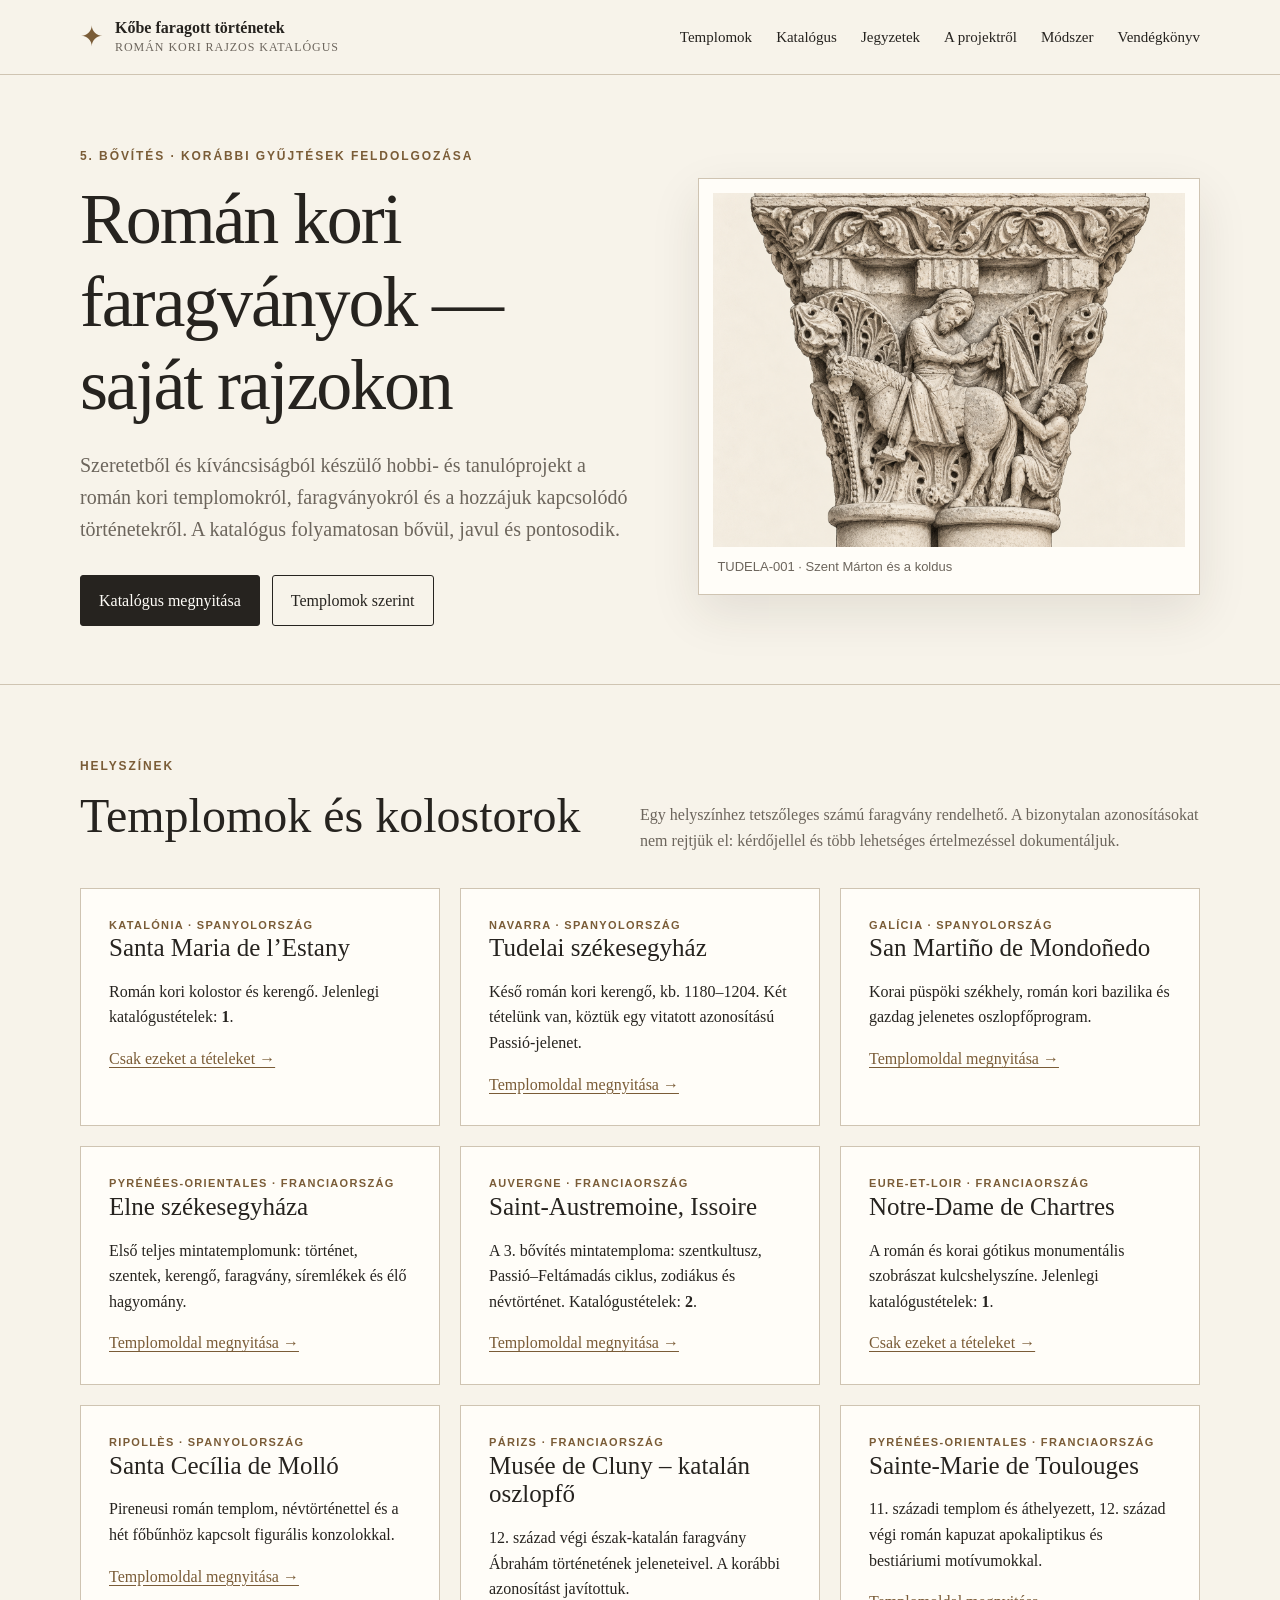
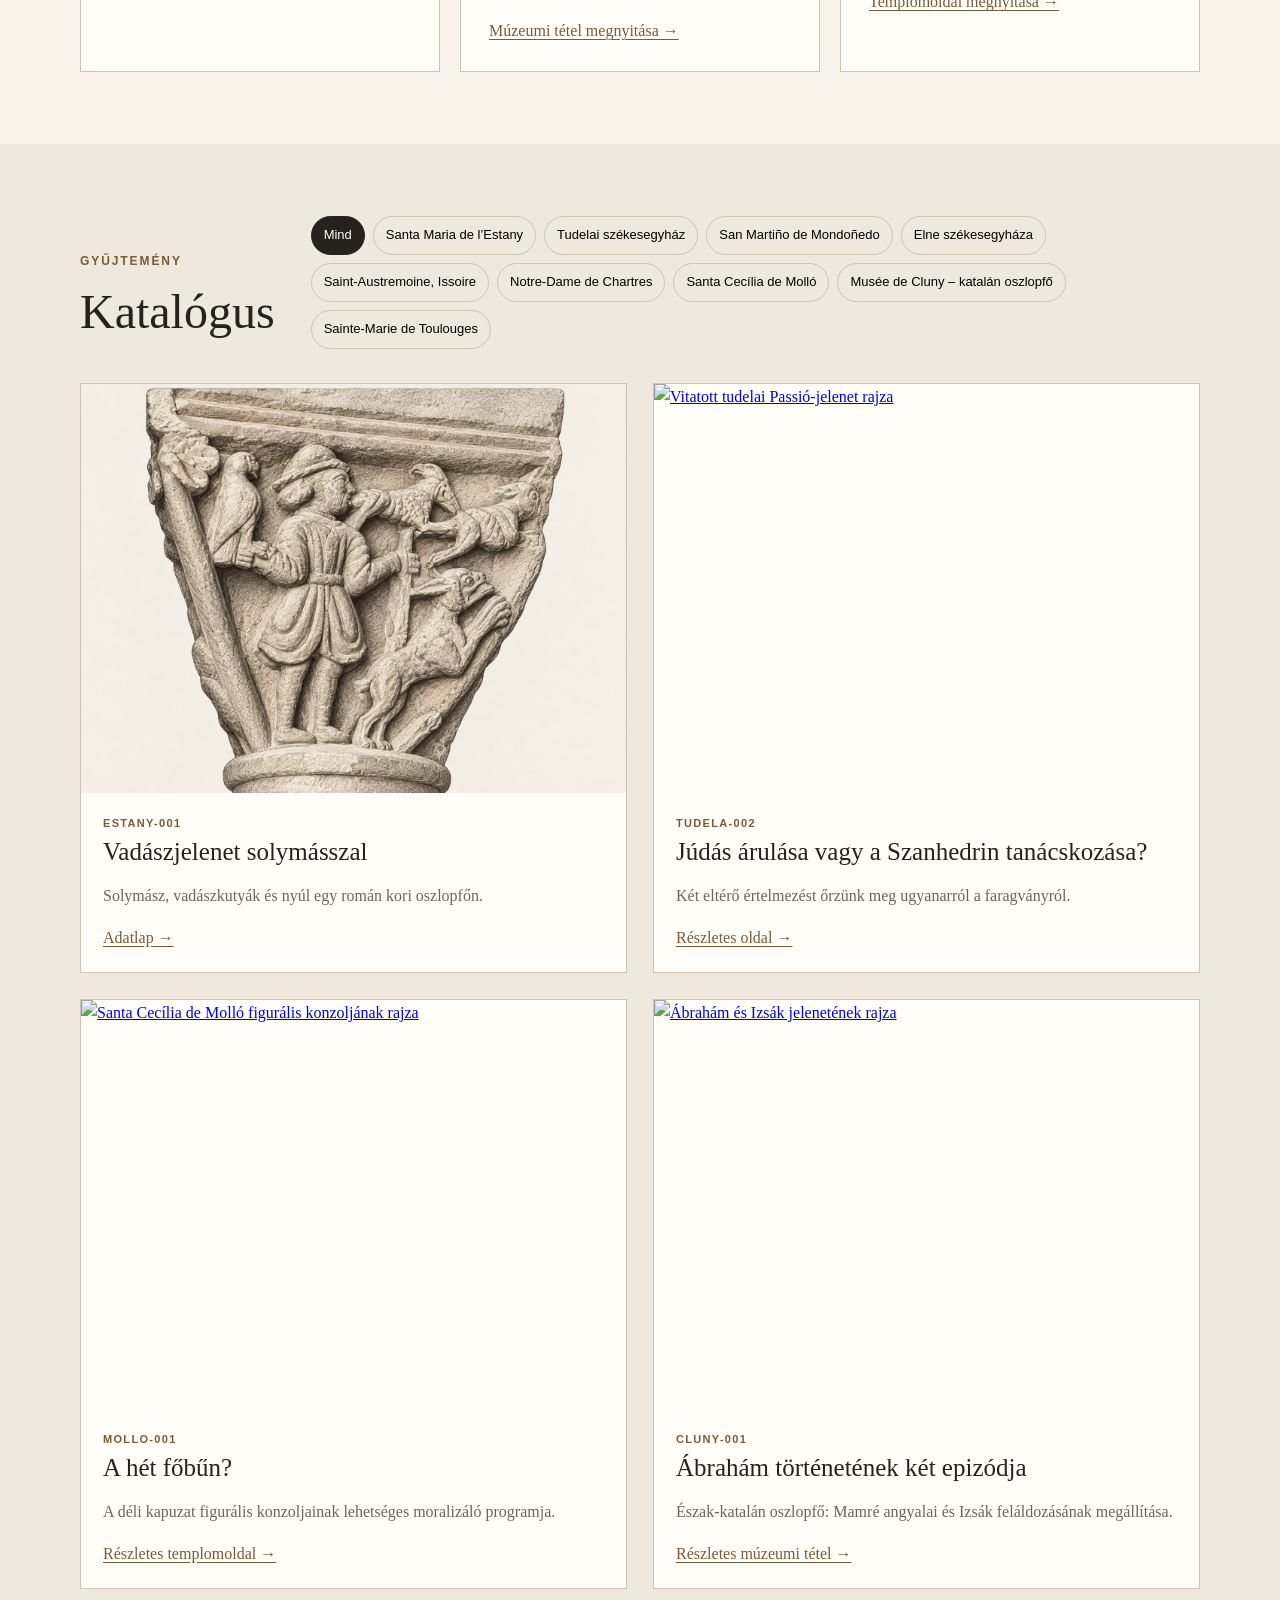
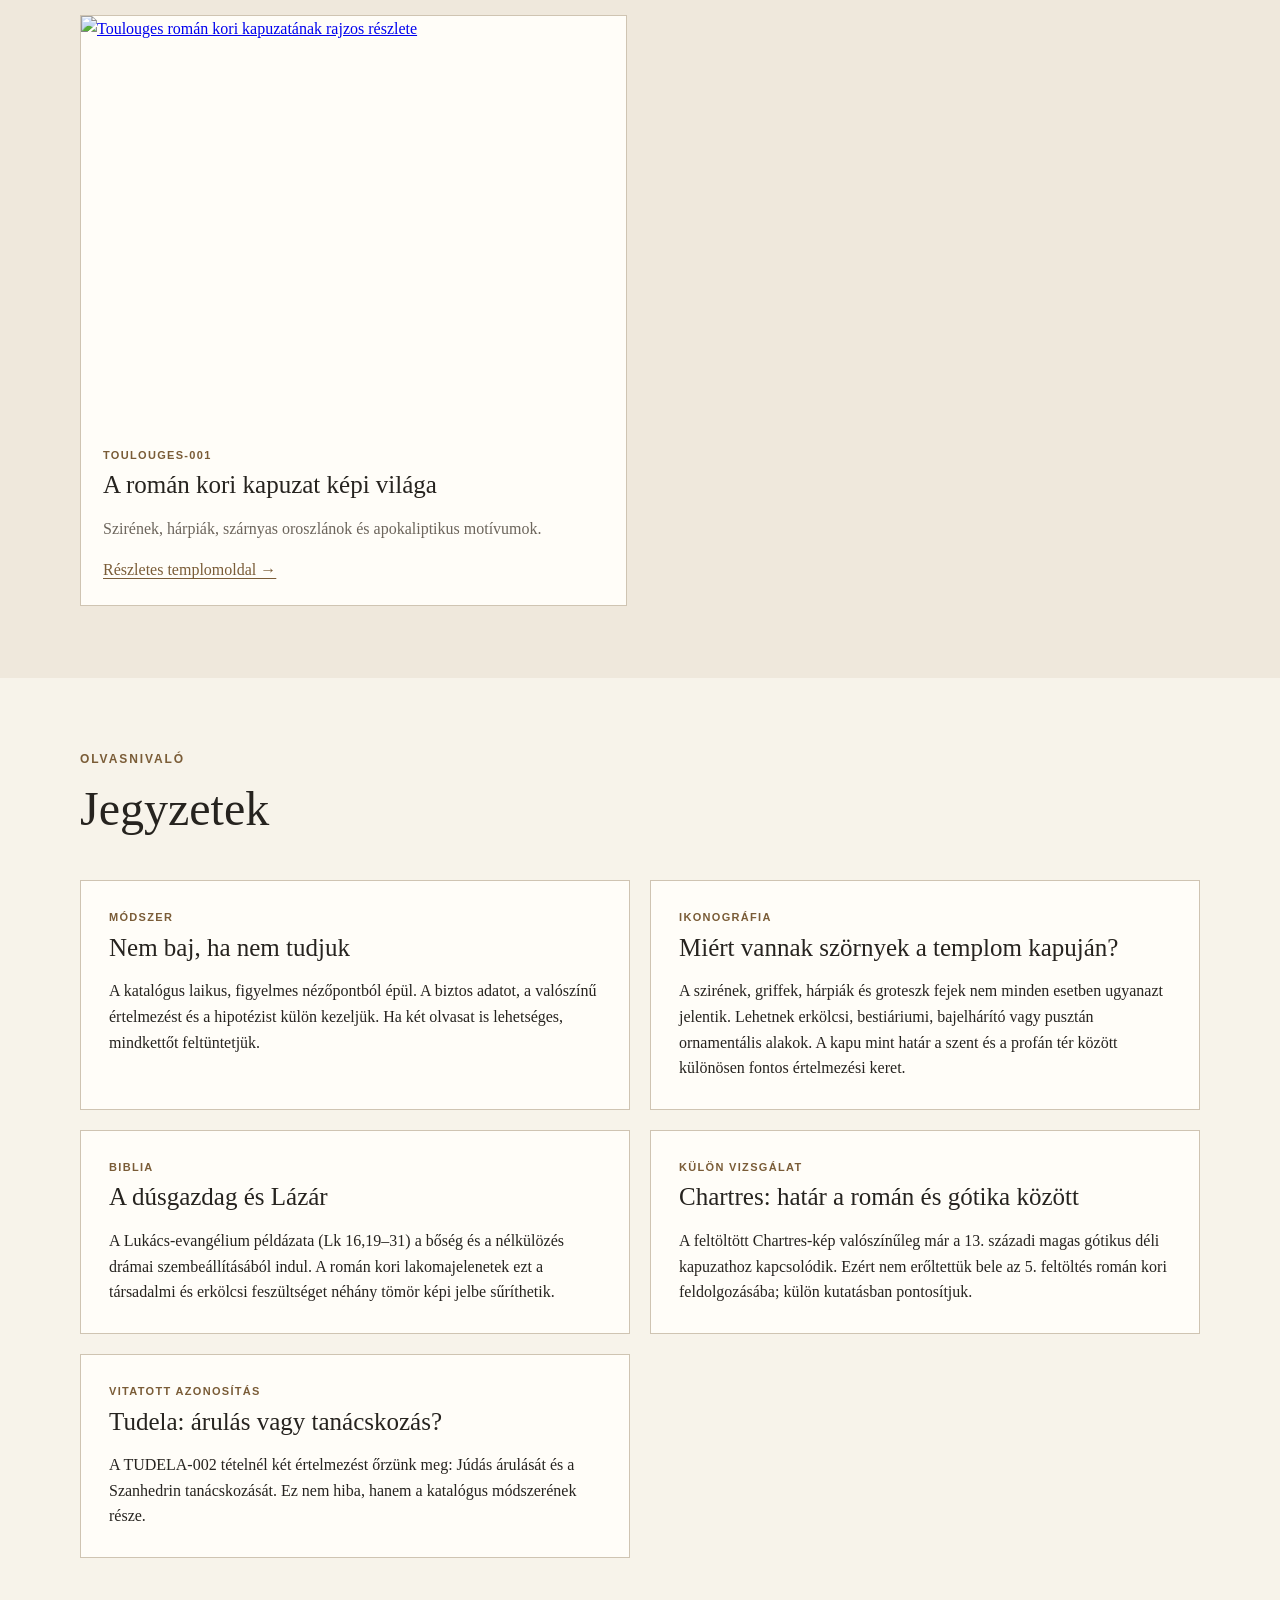
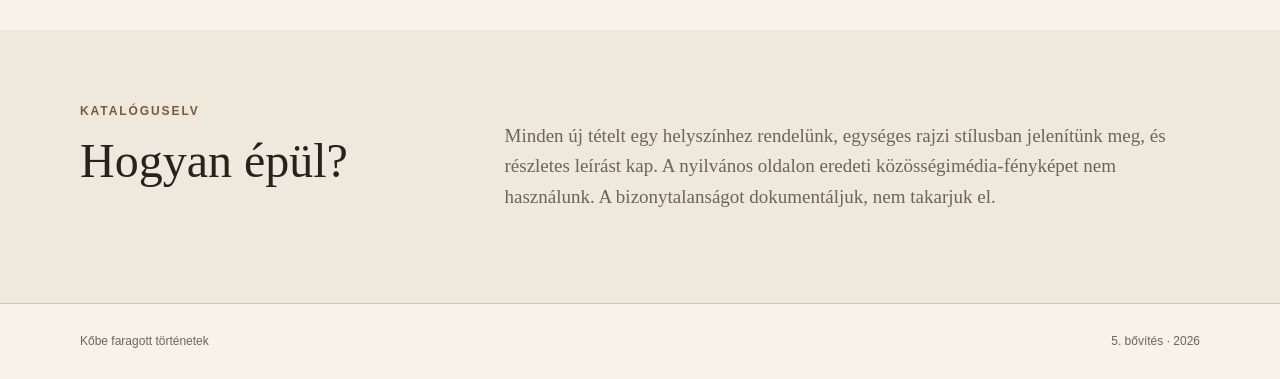
==== commit 47e1c766: "Add files via upload" ====
--- a/index.html
+++ b/index.html
@@ -1,15 +1,15 @@
 <!doctype html><html lang="hu"><head><meta charset="utf-8"/><meta name="viewport" content="width=device-width, initial-scale=1"/><meta name="description" content="Rajzos katalógus román kori templomokról, kolostorokról és faragványokról."/><title>Kőbe faragott történetek</title><link rel="stylesheet" href="styles.css"/></head><body>
 <header class="site-header"><div class="wrap header-inner"><a class="brand" href="#top" aria-label="Kezdőlap"><span class="brand-mark">✦</span><span><strong>Kőbe faragott történetek</strong><small>Román kori rajzos katalógus</small></span></a><nav aria-label="Fő navigáció"><a href="#templomok">Templomok</a><a href="#katalogus">Katalógus</a><a href="#jegyzetek">Jegyzetek</a><a href="#projekt">A projektről</a><a href="#modszer">Módszer</a><a href="vendegkonyv.html">Vendégkönyv</a></nav></div></header>
-<main id="top"><section class="hero"><div class="wrap hero-grid"><div><p class="eyebrow">3. bővítés · publikálási változat</p><h1>Román kori faragványok — saját rajzokon</h1><p class="lead">Szeretetből és kíváncsiságból készülő hobbi- és tanulóprojekt a román kori templomokról, faragványokról és a hozzájuk kapcsolódó történetekről. A katalógus folyamatosan bővül, javul és pontosodik.</p><div class="hero-actions"><a class="button primary" href="#katalogus">Katalógus megnyitása</a><a class="button ghost" href="#templomok">Templomok szerint</a></div></div><figure class="hero-art"><img src="images/tudela-001.png" alt="Szent Márton köpenymegosztását ábrázoló román kori oszlopfő rajza"/><figcaption>TUDELA-001 · Szent Márton és a koldus</figcaption></figure></div></section>
+<main id="top"><section class="hero"><div class="wrap hero-grid"><div><p class="eyebrow">5. bővítés · korábbi gyűjtések feldolgozása</p><h1>Román kori faragványok — saját rajzokon</h1><p class="lead">Szeretetből és kíváncsiságból készülő hobbi- és tanulóprojekt a román kori templomokról, faragványokról és a hozzájuk kapcsolódó történetekről. A katalógus folyamatosan bővül, javul és pontosodik.</p><div class="hero-actions"><a class="button primary" href="#katalogus">Katalógus megnyitása</a><a class="button ghost" href="#templomok">Templomok szerint</a></div></div><figure class="hero-art"><img src="images/tudela-001.png" alt="Szent Márton köpenymegosztását ábrázoló román kori oszlopfő rajza"/><figcaption>TUDELA-001 · Szent Márton és a koldus</figcaption></figure></div></section>
 <section class="section" id="templomok"><div class="wrap"><div class="section-head"><div><p class="eyebrow">Helyszínek</p><h2>Templomok és kolostorok</h2></div><p class="section-copy">Egy helyszínhez tetszőleges számú faragvány rendelhető. A bizonytalan azonosításokat nem rejtjük el: kérdőjellel és több lehetséges értelmezéssel dokumentáljuk.</p></div><div class="church-grid"><article class="church-card"><div class="church-meta">Katalónia · Spanyolország</div><h3>Santa Maria de l’Estany</h3><p>Román kori kolostor és kerengő. Jelenlegi katalógustételek: <strong>1</strong>.</p><button class="text-button" data-filter="ESTANY">Csak ezeket a tételeket →</button></article>
-<article class="church-card"><div class="church-meta">Navarra · Spanyolország</div><h3>Tudelai székesegyház</h3><p>Késő román kori kerengő, kb. 1180–1204. Jelenlegi katalógustételek: <strong>2</strong>.</p><button class="text-button" data-filter="TUDELA">Csak ezeket a tételeket →</button></article>
-<article class="church-card"><div class="church-meta">Galícia · Spanyolország</div><h3>San Martiño de Mondoñedo</h3><p>Korai középkori eredetű bazilika román kori faragványokkal. Jelenlegi katalógustételek: <strong>1</strong>.</p><button class="text-button" data-filter="MONDONEDO">Csak ezeket a tételeket →</button></article>
+<article class="church-card"><div class="church-meta">Navarra · Spanyolország</div><h3>Tudelai székesegyház</h3><p>Késő román kori kerengő, kb. 1180–1204. Két tételünk van, köztük egy vitatott azonosítású Passió-jelenet.</p><a class="text-link" href="tudela.html">Templomoldal megnyitása →</a></article>
+<article class="church-card"><div class="church-meta">Galícia · Spanyolország</div><h3>San Martiño de Mondoñedo</h3><p>Korai püspöki székhely, román kori bazilika és gazdag jelenetes oszlopfőprogram.</p><a class="text-link" href="mondonedo.html">Templomoldal megnyitása →</a></article>
 <article class="church-card"><div class="church-meta">Pyrénées-Orientales · Franciaország</div><h3>Elne székesegyháza</h3><p>Első teljes mintatemplomunk: történet, szentek, kerengő, faragvány, síremlékek és élő hagyomány.</p><a class="text-link" href="elne.html">Templomoldal megnyitása →</a></article>
 <article class="church-card"><div class="church-meta">Auvergne · Franciaország</div><h3>Saint-Austremoine, Issoire</h3><p>A 3. bővítés mintatemploma: szentkultusz, Passió–Feltámadás ciklus, zodiákus és névtörténet. Katalógustételek: <strong>2</strong>.</p><a class="text-link" href="issoire.html">Templomoldal megnyitása →</a></article>
 <article class="church-card"><div class="church-meta">Eure-et-Loir · Franciaország</div><h3>Notre-Dame de Chartres</h3><p>A román és korai gótikus monumentális szobrászat kulcshelyszíne. Jelenlegi katalógustételek: <strong>1</strong>.</p><button class="text-button" data-filter="CHARTRES">Csak ezeket a tételeket →</button></article>
-<article class="church-card"><div class="church-meta">Ripollès · Spanyolország</div><h3>Santa Cecília de Molló</h3><p>Pireneusi román templom karcsú harangtoronnyal. Jelenlegi katalógustételek: <strong>1</strong>.</p><button class="text-button" data-filter="MOLLO">Csak ezeket a tételeket →</button></article>
-<article class="church-card"><div class="church-meta">Párizs · Franciaország</div><h3>Musée de Cluny / Saint-Germain-des-Prés</h3><p>Múzeumban őrzött, eredeti építészeti környezetéből kiemelt román kori oszlopfő. Jelenlegi katalógustételek: <strong>1</strong>.</p><button class="text-button" data-filter="CLUNY">Csak ezeket a tételeket →</button></article>
-<article class="church-card"><div class="church-meta">Pyrénées-Orientales · Franciaország</div><h3>Sainte-Marie de Toulouges</h3><p>Román kori kapuzat gazdag figurális és fantasztikus díszítéssel. Jelenlegi katalógustételek: <strong>1</strong>.</p><button class="text-button" data-filter="TOULOUGES">Csak ezeket a tételeket →</button></article></div></div></section>
+<article class="church-card"><div class="church-meta">Ripollès · Spanyolország</div><h3>Santa Cecília de Molló</h3><p>Pireneusi román templom, névtörténettel és a hét főbűnhöz kapcsolt figurális konzolokkal.</p><a class="text-link" href="mollo.html">Templomoldal megnyitása →</a></article>
+<article class="church-card"><div class="church-meta">Párizs · Franciaország</div><h3>Musée de Cluny – katalán oszlopfő</h3><p>12. század végi észak-katalán faragvány Ábrahám történetének jeleneteivel. A korábbi azonosítást javítottuk.</p><a class="text-link" href="cluny.html">Múzeumi tétel megnyitása →</a></article>
+<article class="church-card"><div class="church-meta">Pyrénées-Orientales · Franciaország</div><h3>Sainte-Marie de Toulouges</h3><p>11. századi templom és áthelyezett, 12. század végi román kapuzat apokaliptikus és bestiáriumi motívumokkal.</p><a class="text-link" href="toulouges.html">Templomoldal megnyitása →</a></article></div></div></section>
 <section class="section alt" id="katalogus"><div class="wrap"><div class="section-head stack-mobile"><div><p class="eyebrow">Gyűjtemény</p><h2>Katalógus</h2></div><div class="filters" role="group" aria-label="Katalógusszűrők"><button class="chip active" data-filter="ALL">Mind</button><button class="chip" data-filter="ESTANY">Santa Maria de l’Estany</button>
 <button class="chip" data-filter="TUDELA">Tudelai székesegyház</button>
 <button class="chip" data-filter="MONDONEDO">San Martiño de Mondoñedo</button>
@@ -17,13 +17,13 @@
 <button class="chip" data-filter="ISSOIRE">Saint-Austremoine, Issoire</button>
 <button class="chip" data-filter="CHARTRES">Notre-Dame de Chartres</button>
 <button class="chip" data-filter="MOLLO">Santa Cecília de Molló</button>
-<button class="chip" data-filter="CLUNY">Musée de Cluny / Saint-Germain-des-Prés</button>
-<button class="chip" data-filter="TOULOUGES">Sainte-Marie de Toulouges</button></div></div><div class="catalog-grid" id="catalogGrid"><article class="catalog-card" data-church="ESTANY"><button class="image-button" data-dialog="dialog-estany001" aria-label="ESTANY-001 adatlap megnyitása"><img src="images/estany-001.png" alt="Vadászjelenet solymásszal rajza" /></button><div class="card-body"><div class="idline">ESTANY-001</div><h3>Vadászjelenet solymásszal</h3><p>Solymász, vadászkutyák és nyúl egy román kori oszlopfőn.</p><button class="text-button" data-dialog="dialog-estany001">Adatlap →</button></div></article><article class="catalog-card" data-church="TUDELA"><button class="image-button" data-dialog="dialog-tudela001" aria-label="TUDELA-001 adatlap megnyitása"><img src="images/tudela-001.png" alt="Szent Márton megosztja köpenyét rajza" /></button><div class="card-body"><div class="idline">TUDELA-001</div><h3>Szent Márton megosztja köpenyét</h3><p>Az amiens-i legenda jelenete a tudelai kerengőből.</p><button class="text-button" data-dialog="dialog-tudela001">Adatlap →</button></div></article><article class="catalog-card" data-church="MONDONEDO"><button class="image-button" data-dialog="dialog-mondonedo001" aria-label="MONDONEDO-001 adatlap megnyitása"><div class="drawing-placeholder"><span>Rajz készül</span><small>MONDONEDO-001</small></div></button><div class="card-body"><div class="idline">MONDONEDO-001</div><h3>A dúsgazdag és Lázár lakomája</h3><p>A Lukács-evangélium példázatának lakomajelenete.</p><button class="text-button" data-dialog="dialog-mondonedo001">Adatlap →</button></div></article><article class="catalog-card" data-church="ELNE"><a class="image-button" href="elne.html#elne001" aria-label="ELNE-001 részletes oldal megnyitása"><img src="images/elne-001.png" alt="ELNE-001 fantasztikus griff-szerű állatalak rekonstrukciós rajza" /></a><div class="card-body"><div class="idline">ELNE-001</div><h3>Fantasztikus állatalak</h3><p>Griff-szerű, madár- és négylábú jegyeket vegyítő lény az elne-i kerengőből.</p><a class="text-link" href="elne.html#elne001">Részletes templomoldal →</a></div></article><article class="catalog-card" data-church="ISSOIRE"><a class="image-button" href="issoire.html#issoire001" aria-label="ISSOIRE-001 részletes oldal megnyitása"><div class="drawing-placeholder"><span>Rajz készül</span><small>ISSOIRE-001</small></div></a><div class="card-body"><div class="idline">ISSOIRE-001</div><h3>Az Utolsó vacsora</h3><p>A szentély Passió–Feltámadás ciklusának egyik kulcsjelenete.</p><a class="text-link" href="issoire.html#issoire001">Részletes templomoldal →</a></div></article><article class="catalog-card" data-church="ISSOIRE"><a class="image-button" href="issoire.html#issoire002" aria-label="ISSOIRE-002 részletes oldal megnyitása"><img src="images/issoire-002.png" alt="ISSOIRE-002 zodiákus ciklus és griffes medalion szemléltető rekonstrukciója" /></a><div class="card-body"><div class="idline">ISSOIRE-002</div><h3>A zodiákus ciklus</h3><p>Tizenkét állatövi jel és a rejtélyes 13., griffet ábrázoló medalion.</p><a class="text-link" href="issoire.html#issoire002">Részletes templomoldal →</a></div></article><article class="catalog-card" data-church="CHARTRES"><button class="image-button" data-dialog="dialog-chartres001" aria-label="CHARTRES-001 adatlap megnyitása"><div class="drawing-placeholder"><span>Rajz készül</span><small>CHARTRES-001</small></div></button><div class="card-body"><div class="idline">CHARTRES-001</div><h3>Kapuzati oszlopszobrok és reliefek</h3><p>Monumentális épületszobrászat Chartres román–korai gótikus határvidékéről.</p><button class="text-button" data-dialog="dialog-chartres001">Adatlap →</button></div></article><article class="catalog-card" data-church="TUDELA"><button class="image-button" data-dialog="dialog-tudela002" aria-label="TUDELA-002 adatlap megnyitása"><div class="drawing-placeholder"><span>Rajz készül</span><small>TUDELA-002</small></div></button><div class="card-body"><div class="idline">TUDELA-002</div><h3>Júdás árulása vagy a Szanhedrin tanácskozása?</h3><p>Két eltérő értelmezést őrzünk meg ugyanarról a tudelai faragványról.</p><button class="text-button" data-dialog="dialog-tudela002">Adatlap →</button></div></article><article class="catalog-card" data-church="MOLLO"><button class="image-button" data-dialog="dialog-mollo001" aria-label="MOLLO-001 adatlap megnyitása"><div class="drawing-placeholder"><span>Rajz készül</span><small>MOLLO-001</small></div></button><div class="card-body"><div class="idline">MOLLO-001</div><h3>Santa Cecília de Molló és román kori kapuzata</h3><p>Pireneusi templom, karcsú toronnyal és groteszk figurális részletekkel.</p><button class="text-button" data-dialog="dialog-mollo001">Adatlap →</button></div></article><article class="catalog-card" data-church="CLUNY"><button class="image-button" data-dialog="dialog-cluny001" aria-label="CLUNY-001 adatlap megnyitása"><div class="drawing-placeholder"><span>Rajz készül</span><small>CLUNY-001</small></div></button><div class="card-body"><div class="idline">CLUNY-001</div><h3>Sámson és az oroszlán</h3><p>Archaikus erejű küzdelemjelenet a Saint-Germain-des-Prés egykori román kori hajójából.</p><button class="text-button" data-dialog="dialog-cluny001">Adatlap →</button></div></article><article class="catalog-card" data-church="TOULOUGES"><button class="image-button" data-dialog="dialog-toulouges001" aria-label="TOULOUGES-001 adatlap megnyitása"><div class="drawing-placeholder"><span>Rajz készül</span><small>TOULOUGES-001</small></div></button><div class="card-body"><div class="idline">TOULOUGES-001</div><h3>A Sainte-Marie román kori kapuzata</h3><p>Emberi, állati és hibrid alakok sűrű világa egy dél-franciaországi templom bejáratán.</p><button class="text-button" data-dialog="dialog-toulouges001">Adatlap →</button></div></article></div></div></section>
+<button class="chip" data-filter="CLUNY">Musée de Cluny – katalán oszlopfő</button>
+<button class="chip" data-filter="TOULOUGES">Sainte-Marie de Toulouges</button></div></div><div class="catalog-grid" id="catalogGrid"><article class="catalog-card" data-church="ESTANY"><button class="image-button" data-dialog="dialog-estany001" aria-label="ESTANY-001 adatlap megnyitása"><img src="images/estany-001.png" alt="Vadászjelenet solymásszal rajza" /></button><div class="card-body"><div class="idline">ESTANY-001</div><h3>Vadászjelenet solymásszal</h3><p>Solymász, vadászkutyák és nyúl egy román kori oszlopfőn.</p><button class="text-button" data-dialog="dialog-estany001">Adatlap →</button></div></article><article class="catalog-card" data-church="TUDELA"><a class="image-button" href="tudela.html" aria-label="TUDELA-002 részletes oldal"><img src="images/tudela-002.png" alt="Vitatott tudelai Passió-jelenet rajza"/></a><div class="card-body"><div class="idline">TUDELA-002</div><h3>Júdás árulása vagy a Szanhedrin tanácskozása?</h3><p>Két eltérő értelmezést őrzünk meg ugyanarról a faragványról.</p><a class="text-link" href="tudela.html">Részletes oldal →</a></div></article><article class="catalog-card" data-church="MOLLO"><a class="image-button" href="mollo.html" aria-label="MOLLO-001 részletes oldal"><img src="images/mollo-001.png" alt="Santa Cecília de Molló figurális konzoljának rajza"/></a><div class="card-body"><div class="idline">MOLLO-001</div><h3>A hét főbűn?</h3><p>A déli kapuzat figurális konzoljainak lehetséges moralizáló programja.</p><a class="text-link" href="mollo.html">Részletes templomoldal →</a></div></article><article class="catalog-card" data-church="CLUNY"><a class="image-button" href="cluny.html" aria-label="CLUNY-001 részletes oldal"><img src="images/cluny-001.png" alt="Ábrahám és Izsák jelenetének rajza"/></a><div class="card-body"><div class="idline">CLUNY-001</div><h3>Ábrahám történetének két epizódja</h3><p>Észak-katalán oszlopfő: Mamré angyalai és Izsák feláldozásának megállítása.</p><a class="text-link" href="cluny.html">Részletes múzeumi tétel →</a></div></article><article class="catalog-card" data-church="TOULOUGES"><a class="image-button" href="toulouges.html" aria-label="TOULOUGES-001 részletes oldal"><img src="images/toulouges-001.png" alt="Toulouges román kori kapuzatának rajzos részlete"/></a><div class="card-body"><div class="idline">TOULOUGES-001</div><h3>A román kori kapuzat képi világa</h3><p>Szirének, hárpiák, szárnyas oroszlánok és apokaliptikus motívumok.</p><a class="text-link" href="toulouges.html">Részletes templomoldal →</a></div></article></div></div></section>
 <section class="section" id="jegyzetek"><div class="wrap"><div class="section-head"><div><p class="eyebrow">Olvasnivaló</p><h2>Jegyzetek</h2></div></div><div class="note-grid">
 <article class="note-card"><div class="note-kicker">Módszer</div><h3>Nem baj, ha nem tudjuk</h3><p>A katalógus laikus, figyelmes nézőpontból épül. A biztos adatot, a valószínű értelmezést és a hipotézist külön kezeljük. Ha két olvasat is lehetséges, mindkettőt feltüntetjük.</p></article>
 <article class="note-card"><div class="note-kicker">Ikonográfia</div><h3>Miért vannak szörnyek a templom kapuján?</h3><p>A szirének, griffek, hárpiák és groteszk fejek nem minden esetben ugyanazt jelentik. Lehetnek erkölcsi, bestiáriumi, bajelhárító vagy pusztán ornamentális alakok. A kapu mint határ a szent és a profán tér között különösen fontos értelmezési keret.</p></article>
 <article class="note-card"><div class="note-kicker">Biblia</div><h3>A dúsgazdag és Lázár</h3><p>A Lukács-evangélium példázata (Lk 16,19–31) a bőség és a nélkülözés drámai szembeállításából indul. A román kori lakomajelenetek ezt a társadalmi és erkölcsi feszültséget néhány tömör képi jelbe sűríthetik.</p></article>
-<article class="note-card"><div class="note-kicker">Vitatott azonosítás</div><h3>Tudela: árulás vagy tanácskozás?</h3><p>A TUDELA-002 tételnél két értelmezést őrzünk meg: Júdás árulását és a Szanhedrin tanácskozását. Ez nem hiba, hanem a katalógus módszerének része.</p></article>
+<article class="note-card"><div class="note-kicker">Külön vizsgálat</div><h3>Chartres: határ a román és gótika között</h3><p>A feltöltött Chartres-kép valószínűleg már a 13. századi magas gótikus déli kapuzathoz kapcsolódik. Ezért nem erőltettük bele az 5. feltöltés román kori feldolgozásába; külön kutatásban pontosítjuk.</p></article><article class="note-card"><div class="note-kicker">Vitatott azonosítás</div><h3>Tudela: árulás vagy tanácskozás?</h3><p>A TUDELA-002 tételnél két értelmezést őrzünk meg: Júdás árulását és a Szanhedrin tanácskozását. Ez nem hiba, hanem a katalógus módszerének része.</p></article>
 </div></div></section>
 <section class="section alt" id="modszer"><div class="wrap method"><div><p class="eyebrow">Katalóguselv</p><h2>Hogyan épül?</h2></div><p>Minden új tételt egy helyszínhez rendelünk, egységes rajzi stílusban jelenítünk meg, és részletes leírást kap. A nyilvános oldalon eredeti közösségimédia-fényképet nem használunk. A bizonytalanságot dokumentáljuk, nem takarjuk el.</p></div></section></main>
-<footer><div class="wrap footer-inner"><span>Kőbe faragott történetek</span><span>2. bővítés · 2026</span></div></footer><dialog id="dialog-estany001" class="item-dialog"><button class="close" aria-label="Bezárás">×</button><div class="dialog-grid"><img src="images/estany-001.png" alt="ESTANY-001 rajz" /><div><div class="idline">ESTANY-001</div><h2>Vadászjelenet solymásszal</h2><dl><dt>Helyszín</dt><dd>Santa Maria de l’Estany, Katalónia</dd><dt>Objektum</dt><dd>Román kori kerengő, oszlopfő</dd><dt>Datálás</dt><dd>12. század</dd><dt>Téma</dt><dd>Vadászat; ember és állat</dd></dl><p><strong>Leírás.</strong> A faragvány egy vadászjelenetet sűrít az oszlopfő felületére: központi emberalak, ragadozó madár, vadászkutyák és nyúl alkotják a kompozíciót.</p><p><strong>Értelmezési megjegyzés.</strong> A vadászat lehet világi életkép, erkölcsi példázat vagy allegorikus jelenet. A vallási értelmezést lehetséges olvasatként őrizzük meg, nem bizonyított megfejtésként.</p></div></div></dialog><dialog id="dialog-tudela001" class="item-dialog"><button class="close" aria-label="Bezárás">×</button><div class="dialog-grid"><img src="images/tudela-001.png" alt="TUDELA-001 rajz" /><div><div class="idline">TUDELA-001</div><h2>Szent Márton megosztja köpenyét</h2><dl><dt>Helyszín</dt><dd>Santa María-székesegyház, Tudela, Navarra</dd><dt>Objektum</dt><dd>Déli kerengő, figurális oszlopfő</dd><dt>Datálás</dt><dd>kb. 1180–1204</dd><dt>Téma</dt><dd>Szent Márton; irgalmasság</dd></dl><p><strong>Leírás.</strong> Márton még katonaként, lóháton osztja ketté köpenyét, és annak egyik felét a mezítelen vagy alig felöltözött koldusnak adja. A jelenet a középkori Szent Márton-ikonográfia egyik legismertebb képtípusa.</p><p><strong>Értelmezési megjegyzés.</strong> A köpenymegosztás az irgalmasság képe. A későbbi legendahagyományban Krisztus jelenik meg Mártonnak a koldusnak adott fél köpenyben.</p></div></div></dialog><dialog id="dialog-mondonedo001" class="item-dialog"><button class="close" aria-label="Bezárás">×</button><div class="dialog-grid"><div class="drawing-placeholder dialog-placeholder"><span>Rajz készül</span><small>A nyilvános katalógusba eredeti fénykép nem kerül.</small></div><div><div class="idline">MONDONEDO-001</div><h2>A dúsgazdag és Lázár lakomája</h2><dl><dt>Helyszín</dt><dd>San Martiño de Mondoñedo-bazilika, Foz, Galícia</dd><dt>Objektum</dt><dd>Figurális román kori faragvány</dd><dt>Datálás</dt><dd>11–12. század</dd><dt>Téma</dt><dd>Biblia; dúsgazdag és Lázár</dd></dl><p><strong>Leírás.</strong> A jelenet a dúsgazdag bőségét hangsúlyozza: a hosszú asztal, az edények és a lakomázó alakok a példázat nyitóképeit idézik. A történet igazi feszültsége a bent lakomázó gazdag és a kapun kívül nélkülöző Lázár közötti ellentétből születik.</p><p><strong>Értelmezési megjegyzés.</strong> Bibliai háttér: Lk 16,19–31, különösen 16,19–21. A faragvány teljes programjának megértéséhez a tárgy további oldalai is szükségesek lehetnek.</p></div></div></dialog><dialog id="dialog-elne001" class="item-dialog"><button class="close" aria-label="Bezárás">×</button><div class="dialog-grid"><div class="drawing-placeholder dialog-placeholder"><span>Rajz készül</span><small>A nyilvános katalógusba eredeti fénykép nem kerül.</small></div><div><div class="idline">ELNE-001</div><h2>Fantasztikus állatalak</h2><dl><dt>Helyszín</dt><dd>Sainte-Eulalie-et-Sainte-Julie-székesegyház, Elne</dd><dt>Objektum</dt><dd>Kerengő, figurális oszlopfő</dd><dt>Datálás</dt><dd>Román–gótikus átmenet</dd><dt>Téma</dt><dd>Bestiárium; fantasztikus állat</dd></dl><p><strong>Leírás.</strong> A részleten nagy szem, csőr- vagy pofaszerű fej, erőteljes karmok és összegömbölyödő test látható. A tömeg zárt, szinte örvénylő kompozíciót alkot.</p><p><strong>Értelmezési megjegyzés.</strong> A lény griffként is értelmezhető, de a rendelkezésre álló nézet alapján az azonosítás nem biztos. A katalógusban ezért a tágabb „fantasztikus állatalak” megnevezést használjuk.</p></div></div></dialog><dialog id="dialog-issoire001" class="item-dialog"><button class="close" aria-label="Bezárás">×</button><div class="dialog-grid"><div class="drawing-placeholder dialog-placeholder"><span>Rajz készül</span><small>A nyilvános katalógusba eredeti fénykép nem kerül.</small></div><div><div class="idline">ISSOIRE-001</div><h2>Az Utolsó vacsora</h2><dl><dt>Helyszín</dt><dd>Saint-Austremoine apátsági templom, Issoire, Auvergne</dd><dt>Objektum</dt><dd>Szentély, figurális oszlopfő</dd><dt>Datálás</dt><dd>12. század</dd><dt>Téma</dt><dd>Biblia; Utolsó vacsora</dd></dl><p><strong>Leírás.</strong> A szobrász az Utolsó vacsora szereplőit az oszlopfő ívelt felületére rendezi. Krisztus kiemelt helyet kap; mellette a hagyományosan Jánossal azonosított tanítvány hajol közel hozzá.</p><p><strong>Értelmezési megjegyzés.</strong> Evangéliumi párhuzamok: Mt 26,17–30; Mk 14,12–26; Lk 22,7–23; Jn 13. Az oszlopfő teljes jelenete körbejárva olvasható.</p></div></div></dialog><dialog id="dialog-chartres001" class="item-dialog"><button class="close" aria-label="Bezárás">×</button><div class="dialog-grid"><div class="drawing-placeholder dialog-placeholder"><span>Rajz készül</span><small>A nyilvános katalógusba eredeti fénykép nem kerül.</small></div><div><div class="idline">CHARTRES-001</div><h2>Kapuzati oszlopszobrok és reliefek</h2><dl><dt>Helyszín</dt><dd>Notre-Dame-székesegyház, Chartres, Franciaország</dd><dt>Objektum</dt><dd>Monumentális kapuzat</dd><dt>Datálás</dt><dd>12. század; pontos kapu szerint pontosítandó</dd><dt>Téma</dt><dd>Bibliai alakok; üdvtörténeti program</dd></dl><p><strong>Leírás.</strong> A hosszú, oszlopszerű emberalakok szinte eggyé válnak az építészeti tagozatokkal. Fölöttük kisebb figurák, árkádok és építészeti motívumok sűrű együttese jelenik meg.</p><p><strong>Értelmezési megjegyzés.</strong> A pontos kapu és az alakok azonosítását még ellenőrizni kell. A tétel azt is jelzi, hogy a katalógus nemcsak oszlopfőket, hanem a román kori és átmeneti épületszobrászat más típusait is gyűjti.</p></div></div></dialog><dialog id="dialog-tudela002" class="item-dialog"><button class="close" aria-label="Bezárás">×</button><div class="dialog-grid"><div class="drawing-placeholder dialog-placeholder"><span>Rajz készül</span><small>A nyilvános katalógusba eredeti fénykép nem kerül.</small></div><div><div class="idline">TUDELA-002</div><h2>Júdás árulása vagy a Szanhedrin tanácskozása?</h2><dl><dt>Helyszín</dt><dd>Santa María-székesegyház, Tudela, Navarra</dd><dt>Objektum</dt><dd>Román kori kerengő, figurális oszlopfő</dd><dt>Datálás</dt><dd>12. század vége</dd><dt>Téma</dt><dd>Passió; vitatott azonosítás</dd></dl><p><strong>Leírás.</strong> A faragványon egymáshoz szorosan kapcsolódó férfialakok jelennek meg. Az eredeti közlés Júdás árulásaként azonosította a jelenetet; egy másik értelmezés szerint Kaifás, papok és farizeusok tanácskozása látható.</p><p><strong>Értelmezési megjegyzés.</strong> Mindkét értelmezést feltüntetjük. Júdás árulásának evangéliumi helyei: Mt 26,47–50; Mk 14,43–46; Lk 22,47–48. A főtanács tanácskozásához: Mt 26,3–5; Mk 14,1–2; Jn 11,47–53. A rendelkezésre álló fénykép egyik azonosítást sem teszi teljesen bizonyossá.</p></div></div></dialog><dialog id="dialog-mollo001" class="item-dialog"><button class="close" aria-label="Bezárás">×</button><div class="dialog-grid"><div class="drawing-placeholder dialog-placeholder"><span>Rajz készül</span><small>A nyilvános katalógusba eredeti fénykép nem kerül.</small></div><div><div class="idline">MOLLO-001</div><h2>Santa Cecília de Molló és román kori kapuzata</h2><dl><dt>Helyszín</dt><dd>Santa Cecília de Molló, Ripollès, Katalónia</dd><dt>Objektum</dt><dd>Templom; déli kapuzat; harangtorony</dd><dt>Datálás</dt><dd>11–12. század</dd><dt>Téma</dt><dd>Építészet; groteszkek; hét főbűn (?)</dd></dl><p><strong>Leírás.</strong> Az egyhajós templom félköríves apszissal, magas román kori toronnyal és visszafogott déli kapuzattal uralja a Ritort völgyét. A kapuzat fölötti kis figurális fejek és groteszkek a képsor legérdekesebb részletei.</p><p><strong>Értelmezési megjegyzés.</strong> A közölt ismertetés szerint a figurális konzolok a hét főbűnt jelenítik meg. Az egyes fejek konkrét azonosítása azonban pusztán a fényképek alapján nem bizonyítható; ezt nyitott értelmezésként őrizzük meg.</p></div></div></dialog><dialog id="dialog-cluny001" class="item-dialog"><button class="close" aria-label="Bezárás">×</button><div class="dialog-grid"><div class="drawing-placeholder dialog-placeholder"><span>Rajz készül</span><small>A nyilvános katalógusba eredeti fénykép nem kerül.</small></div><div><div class="idline">CLUNY-001</div><h2>Sámson és az oroszlán</h2><dl><dt>Helyszín</dt><dd>Musée de Cluny, Párizs; eredetileg Saint-Germain-des-Prés</dd><dt>Objektum</dt><dd>Román kori oszlopfő</dd><dt>Datálás</dt><dd>kb. 1030–1040</dd><dt>Téma</dt><dd>Ószövetség; Sámson</dd></dl><p><strong>Leírás.</strong> Sámson és az oroszlán teste szinte egyetlen zárt formává csavarodik össze. A szobrász nem anatómiai realizmusra, hanem a küzdelem erejének tömör, emblémaszerű megjelenítésére törekszik.</p><p><strong>Értelmezési megjegyzés.</strong> Bibliai háttér: Bír 14,5–6. A középkori értelmezésben Sámson ereje az Istentől kapott erő jele, a jelenet pedig tipológiai összefüggésben Krisztus győzelmének előképeként is olvasható.</p></div></div></dialog><dialog id="dialog-toulouges001" class="item-dialog"><button class="close" aria-label="Bezárás">×</button><div class="dialog-grid"><div class="drawing-placeholder dialog-placeholder"><span>Rajz készül</span><small>A nyilvános katalógusba eredeti fénykép nem kerül.</small></div><div><div class="idline">TOULOUGES-001</div><h2>A Sainte-Marie román kori kapuzata</h2><dl><dt>Helyszín</dt><dd>Église Sainte-Marie / de l’Assomption, Toulouges</dd><dt>Objektum</dt><dd>Román kori kapuzat és figurális oszlopfők</dd><dt>Datálás</dt><dd>Román kor</dd><dt>Téma</dt><dd>Bestiárium; szirének; griffek; groteszkek</dd></dl><p><strong>Leírás.</strong> A kapuzaton emberfejek, szárnyas és hibrid lények, összefonódó testek és groteszk maszkok jelennek meg. A részletek együttese fontosabb, mint bármelyik motívum önmagában: a kapu egész képi környezetet teremt.</p><p><strong>Értelmezési megjegyzés.</strong> A közlés kétfarkú sziréneket, griffeket, hárpiákat és démoni maszkokat említ. Ezeket kiinduló azonosításként rögzítjük, de a sérült vagy részben látható alakokat nem nevezzük meg teljes bizonyossággal. A „démoni” jelentést sem tekintjük automatikusnak.</p></div></div></dialog><script src="app.js"></script></body></html>+<footer><div class="wrap footer-inner"><span>Kőbe faragott történetek</span><span>5. bővítés · 2026</span></div></footer><dialog id="dialog-estany001" class="item-dialog"><button class="close" aria-label="Bezárás">×</button><div class="dialog-grid"><img src="images/estany-001.png" alt="ESTANY-001 rajz" /><div><div class="idline">ESTANY-001</div><h2>Vadászjelenet solymásszal</h2><dl><dt>Helyszín</dt><dd>Santa Maria de l’Estany, Katalónia</dd><dt>Objektum</dt><dd>Román kori kerengő, oszlopfő</dd><dt>Datálás</dt><dd>12. század</dd><dt>Téma</dt><dd>Vadászat; ember és állat</dd></dl><p><strong>Leírás.</strong> A faragvány egy vadászjelenetet sűrít az oszlopfő felületére: központi emberalak, ragadozó madár, vadászkutyák és nyúl alkotják a kompozíciót.</p><p><strong>Értelmezési megjegyzés.</strong> A vadászat lehet világi életkép, erkölcsi példázat vagy allegorikus jelenet. A vallási értelmezést lehetséges olvasatként őrizzük meg, nem bizonyított megfejtésként.</p></div></div></dialog><dialog id="dialog-tudela001" class="item-dialog"><button class="close" aria-label="Bezárás">×</button><div class="dialog-grid"><img src="images/tudela-001.png" alt="TUDELA-001 rajz" /><div><div class="idline">TUDELA-001</div><h2>Szent Márton megosztja köpenyét</h2><dl><dt>Helyszín</dt><dd>Santa María-székesegyház, Tudela, Navarra</dd><dt>Objektum</dt><dd>Déli kerengő, figurális oszlopfő</dd><dt>Datálás</dt><dd>kb. 1180–1204</dd><dt>Téma</dt><dd>Szent Márton; irgalmasság</dd></dl><p><strong>Leírás.</strong> Márton még katonaként, lóháton osztja ketté köpenyét, és annak egyik felét a mezítelen vagy alig felöltözött koldusnak adja. A jelenet a középkori Szent Márton-ikonográfia egyik legismertebb képtípusa.</p><p><strong>Értelmezési megjegyzés.</strong> A köpenymegosztás az irgalmasság képe. A későbbi legendahagyományban Krisztus jelenik meg Mártonnak a koldusnak adott fél köpenyben.</p></div></div></dialog><dialog id="dialog-elne001" class="item-dialog"><button class="close" aria-label="Bezárás">×</button><div class="dialog-grid"><div class="drawing-placeholder dialog-placeholder"><span>Rajz készül</span><small>A nyilvános katalógusba eredeti fénykép nem kerül.</small></div><div><div class="idline">ELNE-001</div><h2>Fantasztikus állatalak</h2><dl><dt>Helyszín</dt><dd>Sainte-Eulalie-et-Sainte-Julie-székesegyház, Elne</dd><dt>Objektum</dt><dd>Kerengő, figurális oszlopfő</dd><dt>Datálás</dt><dd>Román–gótikus átmenet</dd><dt>Téma</dt><dd>Bestiárium; fantasztikus állat</dd></dl><p><strong>Leírás.</strong> A részleten nagy szem, csőr- vagy pofaszerű fej, erőteljes karmok és összegömbölyödő test látható. A tömeg zárt, szinte örvénylő kompozíciót alkot.</p><p><strong>Értelmezési megjegyzés.</strong> A lény griffként is értelmezhető, de a rendelkezésre álló nézet alapján az azonosítás nem biztos. A katalógusban ezért a tágabb „fantasztikus állatalak” megnevezést használjuk.</p></div></div></dialog><dialog id="dialog-issoire001" class="item-dialog"><button class="close" aria-label="Bezárás">×</button><div class="dialog-grid"><div class="drawing-placeholder dialog-placeholder"><span>Rajz készül</span><small>A nyilvános katalógusba eredeti fénykép nem kerül.</small></div><div><div class="idline">ISSOIRE-001</div><h2>Az Utolsó vacsora</h2><dl><dt>Helyszín</dt><dd>Saint-Austremoine apátsági templom, Issoire, Auvergne</dd><dt>Objektum</dt><dd>Szentély, figurális oszlopfő</dd><dt>Datálás</dt><dd>12. század</dd><dt>Téma</dt><dd>Biblia; Utolsó vacsora</dd></dl><p><strong>Leírás.</strong> A szobrász az Utolsó vacsora szereplőit az oszlopfő ívelt felületére rendezi. Krisztus kiemelt helyet kap; mellette a hagyományosan Jánossal azonosított tanítvány hajol közel hozzá.</p><p><strong>Értelmezési megjegyzés.</strong> Evangéliumi párhuzamok: Mt 26,17–30; Mk 14,12–26; Lk 22,7–23; Jn 13. Az oszlopfő teljes jelenete körbejárva olvasható.</p></div></div></dialog><dialog id="dialog-chartres001" class="item-dialog"><button class="close" aria-label="Bezárás">×</button><div class="dialog-grid"><div class="drawing-placeholder dialog-placeholder"><span>Rajz készül</span><small>A nyilvános katalógusba eredeti fénykép nem kerül.</small></div><div><div class="idline">CHARTRES-001</div><h2>Kapuzati oszlopszobrok és reliefek</h2><dl><dt>Helyszín</dt><dd>Notre-Dame-székesegyház, Chartres, Franciaország</dd><dt>Objektum</dt><dd>Monumentális kapuzat</dd><dt>Datálás</dt><dd>12. század; pontos kapu szerint pontosítandó</dd><dt>Téma</dt><dd>Bibliai alakok; üdvtörténeti program</dd></dl><p><strong>Leírás.</strong> A hosszú, oszlopszerű emberalakok szinte eggyé válnak az építészeti tagozatokkal. Fölöttük kisebb figurák, árkádok és építészeti motívumok sűrű együttese jelenik meg.</p><p><strong>Értelmezési megjegyzés.</strong> A pontos kapu és az alakok azonosítását még ellenőrizni kell. A tétel azt is jelzi, hogy a katalógus nemcsak oszlopfőket, hanem a román kori és átmeneti épületszobrászat más típusait is gyűjti.</p></div></div></dialog><script src="app.js"></script></body></html>
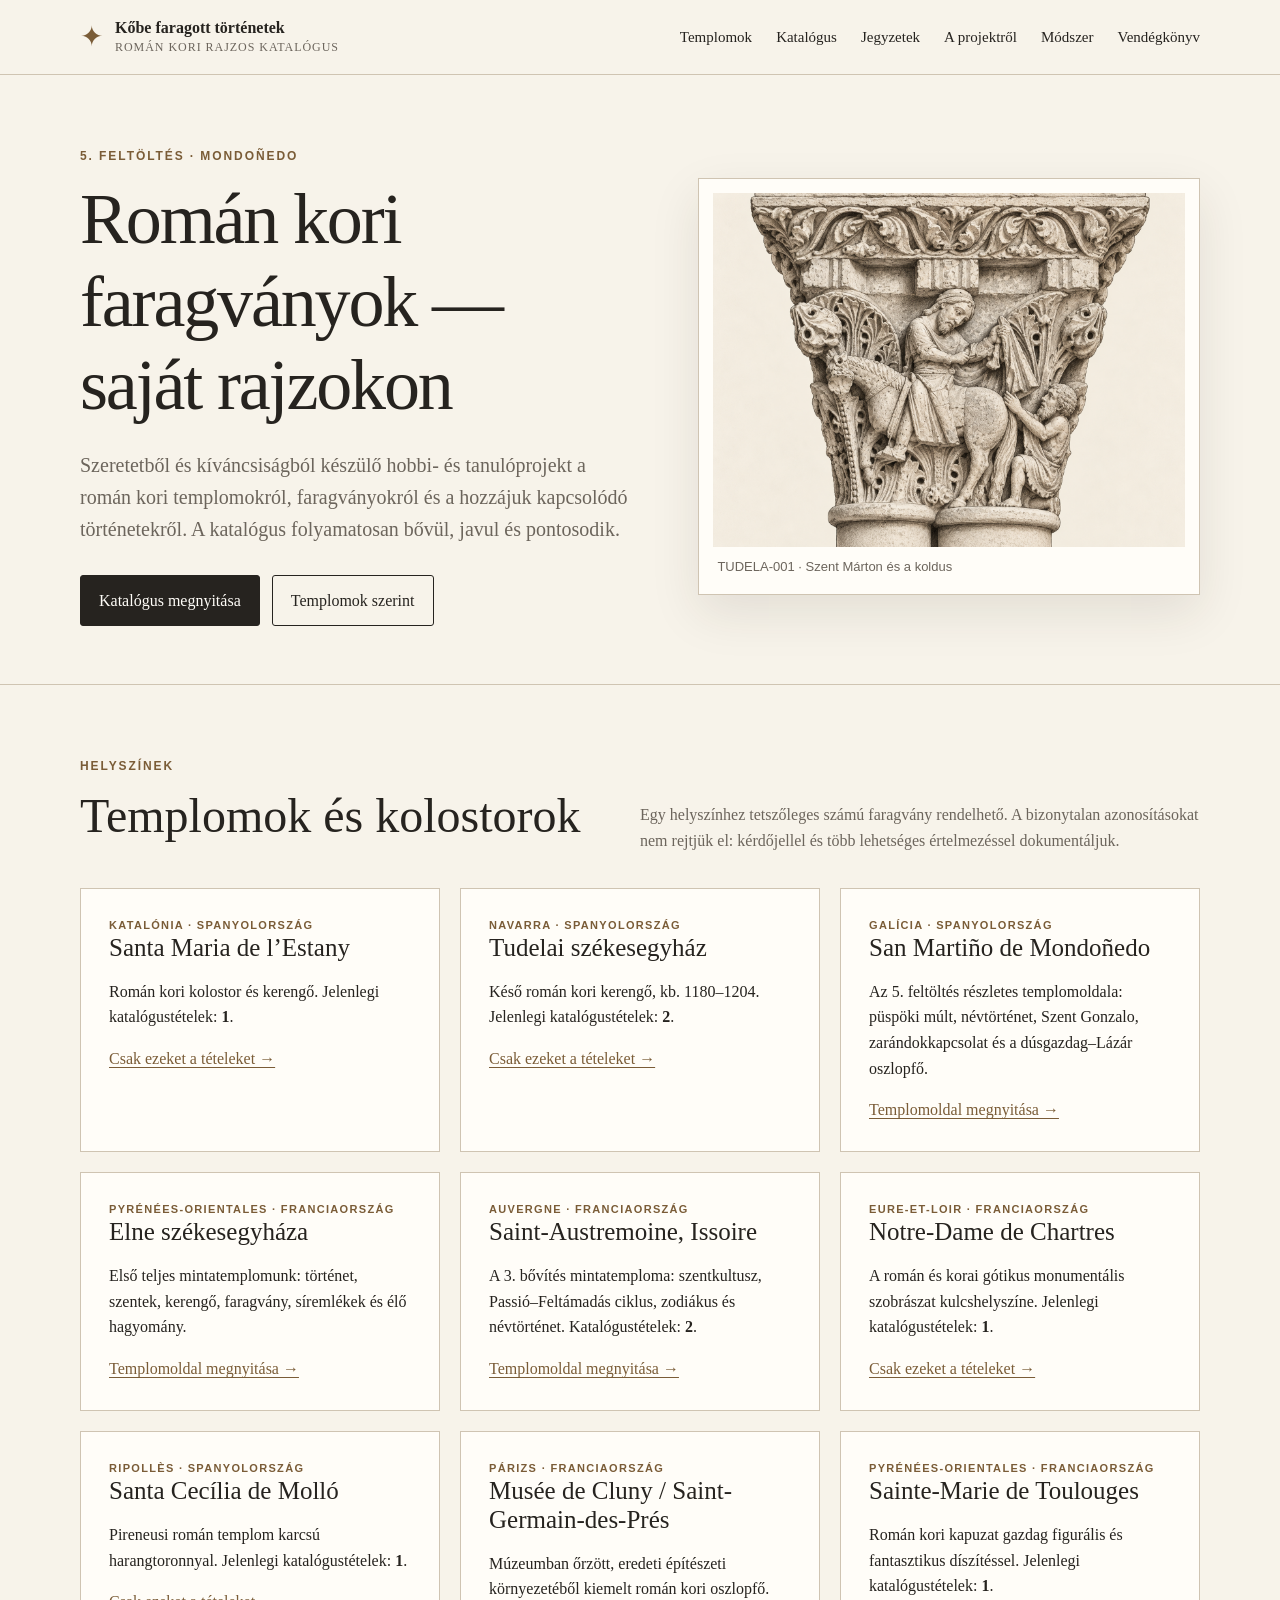
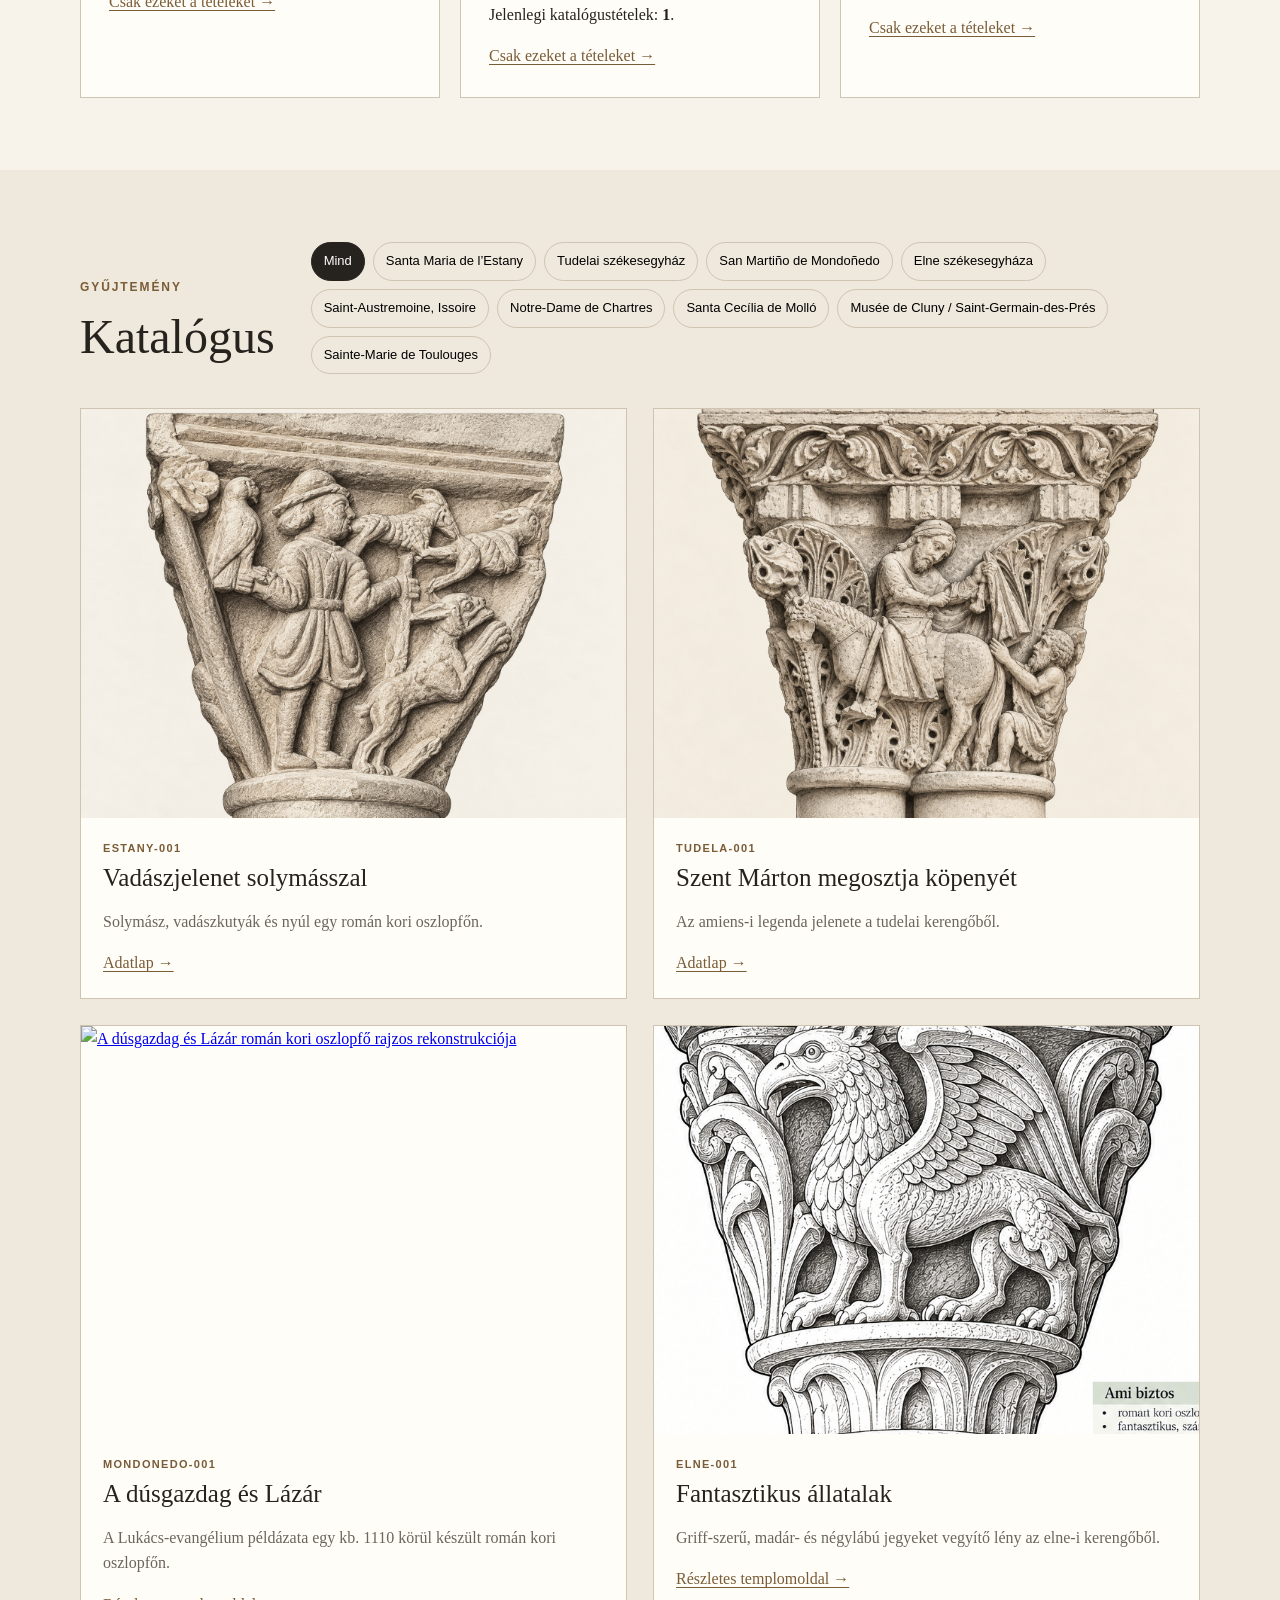
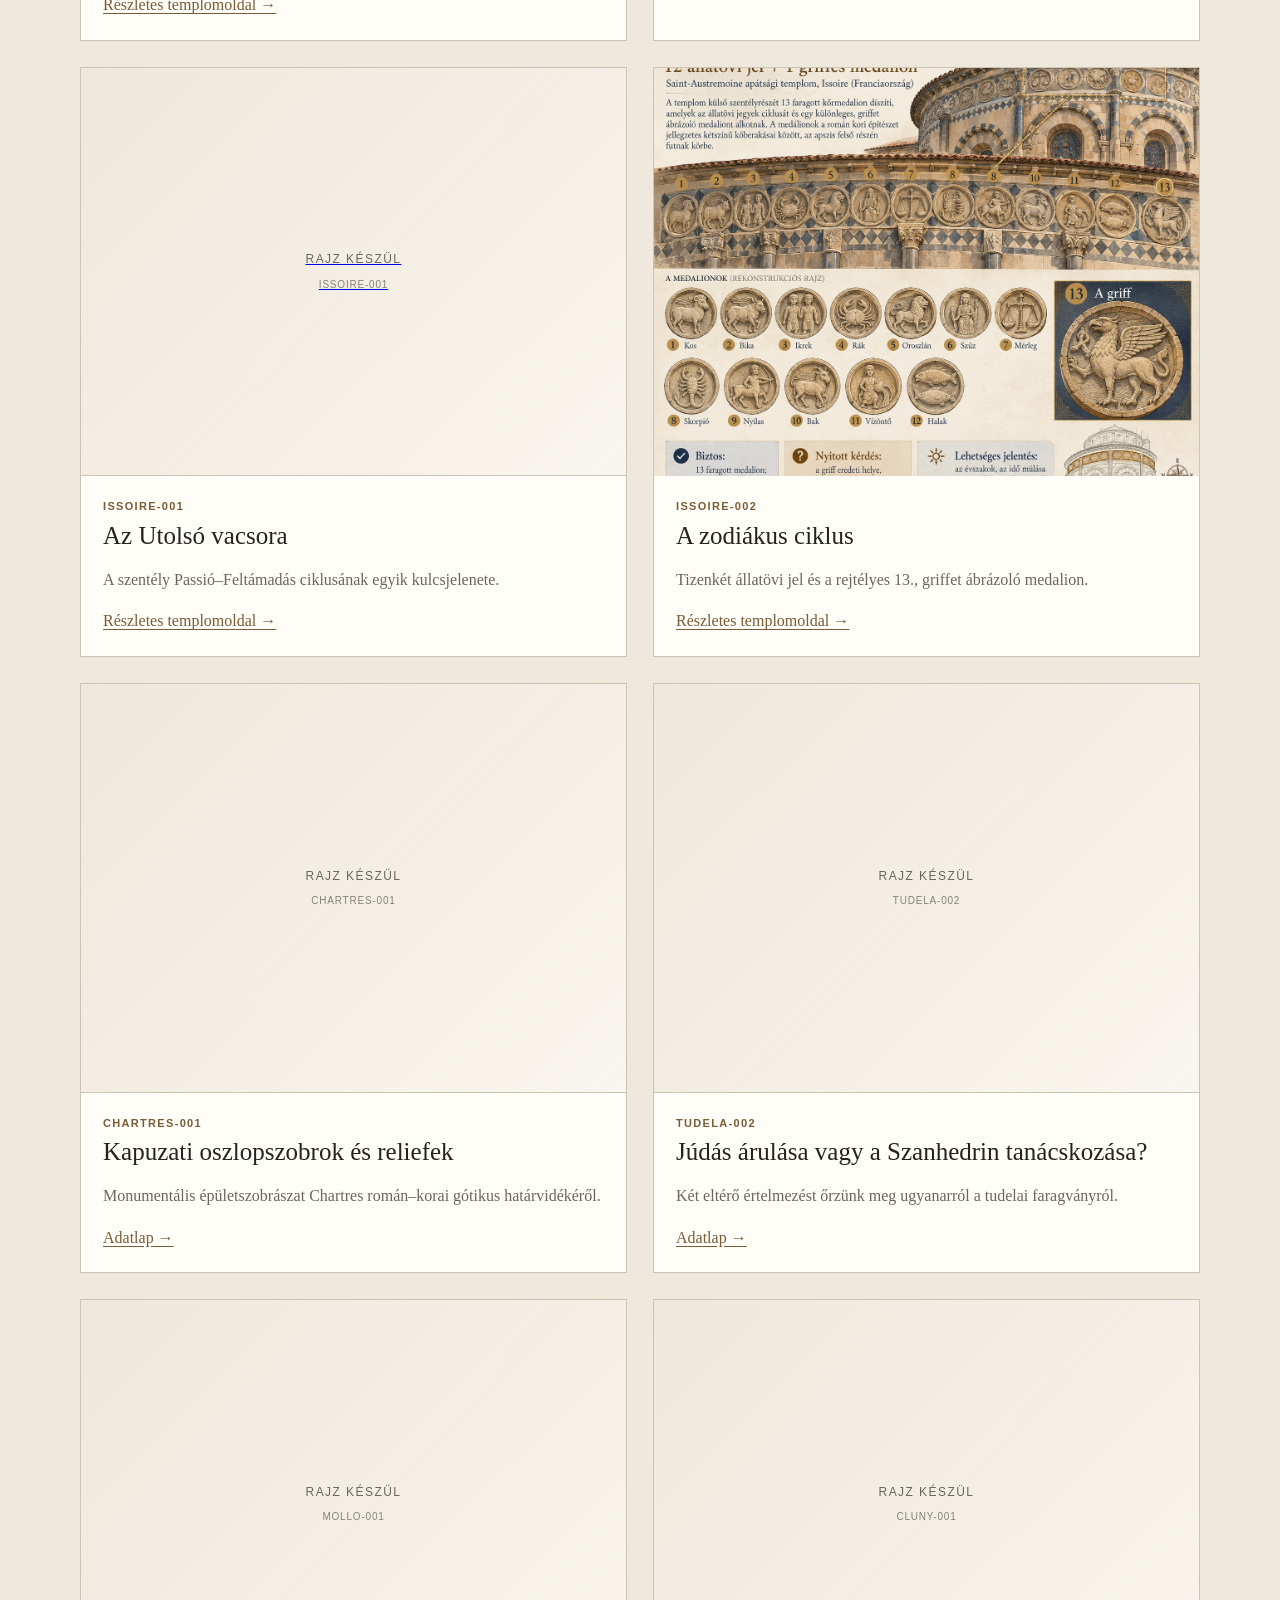
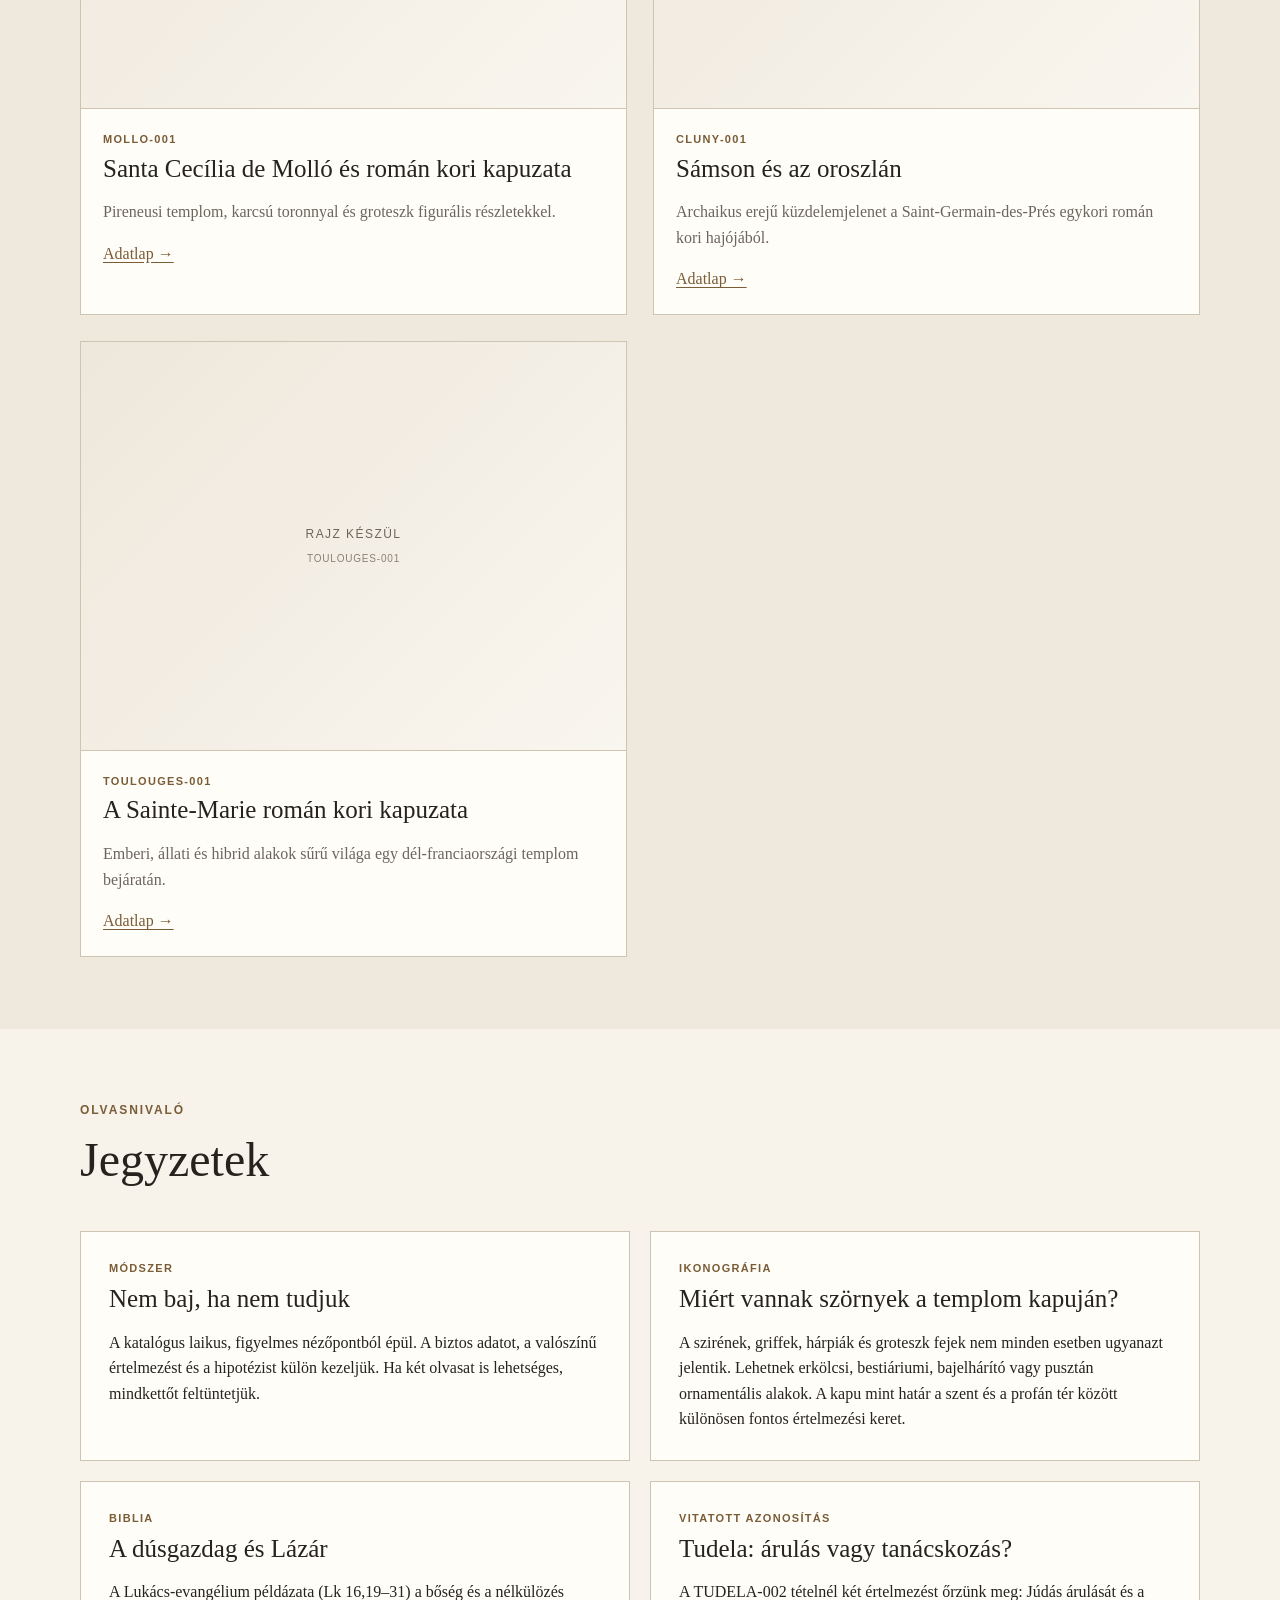
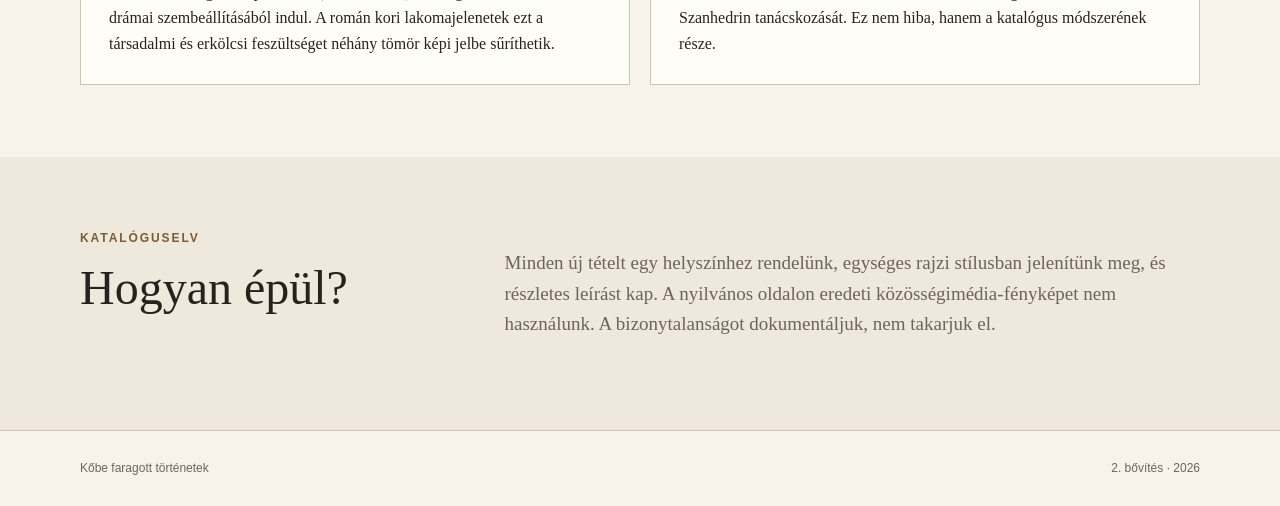
==== commit 7cf599b4: "Add files via upload" ====
--- a/index.html
+++ b/index.html
@@ -1,15 +1,15 @@
 <!doctype html><html lang="hu"><head><meta charset="utf-8"/><meta name="viewport" content="width=device-width, initial-scale=1"/><meta name="description" content="Rajzos katalógus román kori templomokról, kolostorokról és faragványokról."/><title>Kőbe faragott történetek</title><link rel="stylesheet" href="styles.css"/></head><body>
 <header class="site-header"><div class="wrap header-inner"><a class="brand" href="#top" aria-label="Kezdőlap"><span class="brand-mark">✦</span><span><strong>Kőbe faragott történetek</strong><small>Román kori rajzos katalógus</small></span></a><nav aria-label="Fő navigáció"><a href="#templomok">Templomok</a><a href="#katalogus">Katalógus</a><a href="#jegyzetek">Jegyzetek</a><a href="#projekt">A projektről</a><a href="#modszer">Módszer</a><a href="vendegkonyv.html">Vendégkönyv</a></nav></div></header>
-<main id="top"><section class="hero"><div class="wrap hero-grid"><div><p class="eyebrow">5. bővítés · korábbi gyűjtések feldolgozása</p><h1>Román kori faragványok — saját rajzokon</h1><p class="lead">Szeretetből és kíváncsiságból készülő hobbi- és tanulóprojekt a román kori templomokról, faragványokról és a hozzájuk kapcsolódó történetekről. A katalógus folyamatosan bővül, javul és pontosodik.</p><div class="hero-actions"><a class="button primary" href="#katalogus">Katalógus megnyitása</a><a class="button ghost" href="#templomok">Templomok szerint</a></div></div><figure class="hero-art"><img src="images/tudela-001.png" alt="Szent Márton köpenymegosztását ábrázoló román kori oszlopfő rajza"/><figcaption>TUDELA-001 · Szent Márton és a koldus</figcaption></figure></div></section>
+<main id="top"><section class="hero"><div class="wrap hero-grid"><div><p class="eyebrow">5. feltöltés · Mondoñedo</p><h1>Román kori faragványok — saját rajzokon</h1><p class="lead">Szeretetből és kíváncsiságból készülő hobbi- és tanulóprojekt a román kori templomokról, faragványokról és a hozzájuk kapcsolódó történetekről. A katalógus folyamatosan bővül, javul és pontosodik.</p><div class="hero-actions"><a class="button primary" href="#katalogus">Katalógus megnyitása</a><a class="button ghost" href="#templomok">Templomok szerint</a></div></div><figure class="hero-art"><img src="images/tudela-001.png" alt="Szent Márton köpenymegosztását ábrázoló román kori oszlopfő rajza"/><figcaption>TUDELA-001 · Szent Márton és a koldus</figcaption></figure></div></section>
 <section class="section" id="templomok"><div class="wrap"><div class="section-head"><div><p class="eyebrow">Helyszínek</p><h2>Templomok és kolostorok</h2></div><p class="section-copy">Egy helyszínhez tetszőleges számú faragvány rendelhető. A bizonytalan azonosításokat nem rejtjük el: kérdőjellel és több lehetséges értelmezéssel dokumentáljuk.</p></div><div class="church-grid"><article class="church-card"><div class="church-meta">Katalónia · Spanyolország</div><h3>Santa Maria de l’Estany</h3><p>Román kori kolostor és kerengő. Jelenlegi katalógustételek: <strong>1</strong>.</p><button class="text-button" data-filter="ESTANY">Csak ezeket a tételeket →</button></article>
-<article class="church-card"><div class="church-meta">Navarra · Spanyolország</div><h3>Tudelai székesegyház</h3><p>Késő román kori kerengő, kb. 1180–1204. Két tételünk van, köztük egy vitatott azonosítású Passió-jelenet.</p><a class="text-link" href="tudela.html">Templomoldal megnyitása →</a></article>
-<article class="church-card"><div class="church-meta">Galícia · Spanyolország</div><h3>San Martiño de Mondoñedo</h3><p>Korai püspöki székhely, román kori bazilika és gazdag jelenetes oszlopfőprogram.</p><a class="text-link" href="mondonedo.html">Templomoldal megnyitása →</a></article>
+<article class="church-card"><div class="church-meta">Navarra · Spanyolország</div><h3>Tudelai székesegyház</h3><p>Késő román kori kerengő, kb. 1180–1204. Jelenlegi katalógustételek: <strong>2</strong>.</p><button class="text-button" data-filter="TUDELA">Csak ezeket a tételeket →</button></article>
+<article class="church-card"><div class="church-meta">Galícia · Spanyolország</div><h3>San Martiño de Mondoñedo</h3><p>Az 5. feltöltés részletes templomoldala: püspöki múlt, névtörténet, Szent Gonzalo, zarándokkapcsolat és a dúsgazdag–Lázár oszlopfő.</p><a class="text-link" href="mondonedo.html">Templomoldal megnyitása →</a></article>
 <article class="church-card"><div class="church-meta">Pyrénées-Orientales · Franciaország</div><h3>Elne székesegyháza</h3><p>Első teljes mintatemplomunk: történet, szentek, kerengő, faragvány, síremlékek és élő hagyomány.</p><a class="text-link" href="elne.html">Templomoldal megnyitása →</a></article>
 <article class="church-card"><div class="church-meta">Auvergne · Franciaország</div><h3>Saint-Austremoine, Issoire</h3><p>A 3. bővítés mintatemploma: szentkultusz, Passió–Feltámadás ciklus, zodiákus és névtörténet. Katalógustételek: <strong>2</strong>.</p><a class="text-link" href="issoire.html">Templomoldal megnyitása →</a></article>
 <article class="church-card"><div class="church-meta">Eure-et-Loir · Franciaország</div><h3>Notre-Dame de Chartres</h3><p>A román és korai gótikus monumentális szobrászat kulcshelyszíne. Jelenlegi katalógustételek: <strong>1</strong>.</p><button class="text-button" data-filter="CHARTRES">Csak ezeket a tételeket →</button></article>
-<article class="church-card"><div class="church-meta">Ripollès · Spanyolország</div><h3>Santa Cecília de Molló</h3><p>Pireneusi román templom, névtörténettel és a hét főbűnhöz kapcsolt figurális konzolokkal.</p><a class="text-link" href="mollo.html">Templomoldal megnyitása →</a></article>
-<article class="church-card"><div class="church-meta">Párizs · Franciaország</div><h3>Musée de Cluny – katalán oszlopfő</h3><p>12. század végi észak-katalán faragvány Ábrahám történetének jeleneteivel. A korábbi azonosítást javítottuk.</p><a class="text-link" href="cluny.html">Múzeumi tétel megnyitása →</a></article>
-<article class="church-card"><div class="church-meta">Pyrénées-Orientales · Franciaország</div><h3>Sainte-Marie de Toulouges</h3><p>11. századi templom és áthelyezett, 12. század végi román kapuzat apokaliptikus és bestiáriumi motívumokkal.</p><a class="text-link" href="toulouges.html">Templomoldal megnyitása →</a></article></div></div></section>
+<article class="church-card"><div class="church-meta">Ripollès · Spanyolország</div><h3>Santa Cecília de Molló</h3><p>Pireneusi román templom karcsú harangtoronnyal. Jelenlegi katalógustételek: <strong>1</strong>.</p><button class="text-button" data-filter="MOLLO">Csak ezeket a tételeket →</button></article>
+<article class="church-card"><div class="church-meta">Párizs · Franciaország</div><h3>Musée de Cluny / Saint-Germain-des-Prés</h3><p>Múzeumban őrzött, eredeti építészeti környezetéből kiemelt román kori oszlopfő. Jelenlegi katalógustételek: <strong>1</strong>.</p><button class="text-button" data-filter="CLUNY">Csak ezeket a tételeket →</button></article>
+<article class="church-card"><div class="church-meta">Pyrénées-Orientales · Franciaország</div><h3>Sainte-Marie de Toulouges</h3><p>Román kori kapuzat gazdag figurális és fantasztikus díszítéssel. Jelenlegi katalógustételek: <strong>1</strong>.</p><button class="text-button" data-filter="TOULOUGES">Csak ezeket a tételeket →</button></article></div></div></section>
 <section class="section alt" id="katalogus"><div class="wrap"><div class="section-head stack-mobile"><div><p class="eyebrow">Gyűjtemény</p><h2>Katalógus</h2></div><div class="filters" role="group" aria-label="Katalógusszűrők"><button class="chip active" data-filter="ALL">Mind</button><button class="chip" data-filter="ESTANY">Santa Maria de l’Estany</button>
 <button class="chip" data-filter="TUDELA">Tudelai székesegyház</button>
 <button class="chip" data-filter="MONDONEDO">San Martiño de Mondoñedo</button>
@@ -17,13 +17,13 @@
 <button class="chip" data-filter="ISSOIRE">Saint-Austremoine, Issoire</button>
 <button class="chip" data-filter="CHARTRES">Notre-Dame de Chartres</button>
 <button class="chip" data-filter="MOLLO">Santa Cecília de Molló</button>
-<button class="chip" data-filter="CLUNY">Musée de Cluny – katalán oszlopfő</button>
-<button class="chip" data-filter="TOULOUGES">Sainte-Marie de Toulouges</button></div></div><div class="catalog-grid" id="catalogGrid"><article class="catalog-card" data-church="ESTANY"><button class="image-button" data-dialog="dialog-estany001" aria-label="ESTANY-001 adatlap megnyitása"><img src="images/estany-001.png" alt="Vadászjelenet solymásszal rajza" /></button><div class="card-body"><div class="idline">ESTANY-001</div><h3>Vadászjelenet solymásszal</h3><p>Solymász, vadászkutyák és nyúl egy román kori oszlopfőn.</p><button class="text-button" data-dialog="dialog-estany001">Adatlap →</button></div></article><article class="catalog-card" data-church="TUDELA"><a class="image-button" href="tudela.html" aria-label="TUDELA-002 részletes oldal"><img src="images/tudela-002.png" alt="Vitatott tudelai Passió-jelenet rajza"/></a><div class="card-body"><div class="idline">TUDELA-002</div><h3>Júdás árulása vagy a Szanhedrin tanácskozása?</h3><p>Két eltérő értelmezést őrzünk meg ugyanarról a faragványról.</p><a class="text-link" href="tudela.html">Részletes oldal →</a></div></article><article class="catalog-card" data-church="MOLLO"><a class="image-button" href="mollo.html" aria-label="MOLLO-001 részletes oldal"><img src="images/mollo-001.png" alt="Santa Cecília de Molló figurális konzoljának rajza"/></a><div class="card-body"><div class="idline">MOLLO-001</div><h3>A hét főbűn?</h3><p>A déli kapuzat figurális konzoljainak lehetséges moralizáló programja.</p><a class="text-link" href="mollo.html">Részletes templomoldal →</a></div></article><article class="catalog-card" data-church="CLUNY"><a class="image-button" href="cluny.html" aria-label="CLUNY-001 részletes oldal"><img src="images/cluny-001.png" alt="Ábrahám és Izsák jelenetének rajza"/></a><div class="card-body"><div class="idline">CLUNY-001</div><h3>Ábrahám történetének két epizódja</h3><p>Észak-katalán oszlopfő: Mamré angyalai és Izsák feláldozásának megállítása.</p><a class="text-link" href="cluny.html">Részletes múzeumi tétel →</a></div></article><article class="catalog-card" data-church="TOULOUGES"><a class="image-button" href="toulouges.html" aria-label="TOULOUGES-001 részletes oldal"><img src="images/toulouges-001.png" alt="Toulouges román kori kapuzatának rajzos részlete"/></a><div class="card-body"><div class="idline">TOULOUGES-001</div><h3>A román kori kapuzat képi világa</h3><p>Szirének, hárpiák, szárnyas oroszlánok és apokaliptikus motívumok.</p><a class="text-link" href="toulouges.html">Részletes templomoldal →</a></div></article></div></div></section>
+<button class="chip" data-filter="CLUNY">Musée de Cluny / Saint-Germain-des-Prés</button>
+<button class="chip" data-filter="TOULOUGES">Sainte-Marie de Toulouges</button></div></div><div class="catalog-grid" id="catalogGrid"><article class="catalog-card" data-church="ESTANY"><button class="image-button" data-dialog="dialog-estany001" aria-label="ESTANY-001 adatlap megnyitása"><img src="images/estany-001.png" alt="Vadászjelenet solymásszal rajza" /></button><div class="card-body"><div class="idline">ESTANY-001</div><h3>Vadászjelenet solymásszal</h3><p>Solymász, vadászkutyák és nyúl egy román kori oszlopfőn.</p><button class="text-button" data-dialog="dialog-estany001">Adatlap →</button></div></article><article class="catalog-card" data-church="TUDELA"><button class="image-button" data-dialog="dialog-tudela001" aria-label="TUDELA-001 adatlap megnyitása"><img src="images/tudela-001.png" alt="Szent Márton megosztja köpenyét rajza" /></button><div class="card-body"><div class="idline">TUDELA-001</div><h3>Szent Márton megosztja köpenyét</h3><p>Az amiens-i legenda jelenete a tudelai kerengőből.</p><button class="text-button" data-dialog="dialog-tudela001">Adatlap →</button></div></article><article class="catalog-card" data-church="MONDONEDO"><a class="image-button" href="mondonedo.html#mondonedo001" aria-label="MONDONEDO-001 részletes oldal megnyitása"><img src="images/mondonedo-001.png" alt="A dúsgazdag és Lázár román kori oszlopfő rajzos rekonstrukciója" /></a><div class="card-body"><div class="idline">MONDONEDO-001</div><h3>A dúsgazdag és Lázár</h3><p>A Lukács-evangélium példázata egy kb. 1110 körül készült román kori oszlopfőn.</p><a class="text-link" href="mondonedo.html#mondonedo001">Részletes templomoldal →</a></div></article><article class="catalog-card" data-church="ELNE"><a class="image-button" href="elne.html#elne001" aria-label="ELNE-001 részletes oldal megnyitása"><img src="images/elne-001.png" alt="ELNE-001 fantasztikus griff-szerű állatalak rekonstrukciós rajza" /></a><div class="card-body"><div class="idline">ELNE-001</div><h3>Fantasztikus állatalak</h3><p>Griff-szerű, madár- és négylábú jegyeket vegyítő lény az elne-i kerengőből.</p><a class="text-link" href="elne.html#elne001">Részletes templomoldal →</a></div></article><article class="catalog-card" data-church="ISSOIRE"><a class="image-button" href="issoire.html#issoire001" aria-label="ISSOIRE-001 részletes oldal megnyitása"><div class="drawing-placeholder"><span>Rajz készül</span><small>ISSOIRE-001</small></div></a><div class="card-body"><div class="idline">ISSOIRE-001</div><h3>Az Utolsó vacsora</h3><p>A szentély Passió–Feltámadás ciklusának egyik kulcsjelenete.</p><a class="text-link" href="issoire.html#issoire001">Részletes templomoldal →</a></div></article><article class="catalog-card" data-church="ISSOIRE"><a class="image-button" href="issoire.html#issoire002" aria-label="ISSOIRE-002 részletes oldal megnyitása"><img src="images/issoire-002.png" alt="ISSOIRE-002 zodiákus ciklus és griffes medalion szemléltető rekonstrukciója" /></a><div class="card-body"><div class="idline">ISSOIRE-002</div><h3>A zodiákus ciklus</h3><p>Tizenkét állatövi jel és a rejtélyes 13., griffet ábrázoló medalion.</p><a class="text-link" href="issoire.html#issoire002">Részletes templomoldal →</a></div></article><article class="catalog-card" data-church="CHARTRES"><button class="image-button" data-dialog="dialog-chartres001" aria-label="CHARTRES-001 adatlap megnyitása"><div class="drawing-placeholder"><span>Rajz készül</span><small>CHARTRES-001</small></div></button><div class="card-body"><div class="idline">CHARTRES-001</div><h3>Kapuzati oszlopszobrok és reliefek</h3><p>Monumentális épületszobrászat Chartres román–korai gótikus határvidékéről.</p><button class="text-button" data-dialog="dialog-chartres001">Adatlap →</button></div></article><article class="catalog-card" data-church="TUDELA"><button class="image-button" data-dialog="dialog-tudela002" aria-label="TUDELA-002 adatlap megnyitása"><div class="drawing-placeholder"><span>Rajz készül</span><small>TUDELA-002</small></div></button><div class="card-body"><div class="idline">TUDELA-002</div><h3>Júdás árulása vagy a Szanhedrin tanácskozása?</h3><p>Két eltérő értelmezést őrzünk meg ugyanarról a tudelai faragványról.</p><button class="text-button" data-dialog="dialog-tudela002">Adatlap →</button></div></article><article class="catalog-card" data-church="MOLLO"><button class="image-button" data-dialog="dialog-mollo001" aria-label="MOLLO-001 adatlap megnyitása"><div class="drawing-placeholder"><span>Rajz készül</span><small>MOLLO-001</small></div></button><div class="card-body"><div class="idline">MOLLO-001</div><h3>Santa Cecília de Molló és román kori kapuzata</h3><p>Pireneusi templom, karcsú toronnyal és groteszk figurális részletekkel.</p><button class="text-button" data-dialog="dialog-mollo001">Adatlap →</button></div></article><article class="catalog-card" data-church="CLUNY"><button class="image-button" data-dialog="dialog-cluny001" aria-label="CLUNY-001 adatlap megnyitása"><div class="drawing-placeholder"><span>Rajz készül</span><small>CLUNY-001</small></div></button><div class="card-body"><div class="idline">CLUNY-001</div><h3>Sámson és az oroszlán</h3><p>Archaikus erejű küzdelemjelenet a Saint-Germain-des-Prés egykori román kori hajójából.</p><button class="text-button" data-dialog="dialog-cluny001">Adatlap →</button></div></article><article class="catalog-card" data-church="TOULOUGES"><button class="image-button" data-dialog="dialog-toulouges001" aria-label="TOULOUGES-001 adatlap megnyitása"><div class="drawing-placeholder"><span>Rajz készül</span><small>TOULOUGES-001</small></div></button><div class="card-body"><div class="idline">TOULOUGES-001</div><h3>A Sainte-Marie román kori kapuzata</h3><p>Emberi, állati és hibrid alakok sűrű világa egy dél-franciaországi templom bejáratán.</p><button class="text-button" data-dialog="dialog-toulouges001">Adatlap →</button></div></article></div></div></section>
 <section class="section" id="jegyzetek"><div class="wrap"><div class="section-head"><div><p class="eyebrow">Olvasnivaló</p><h2>Jegyzetek</h2></div></div><div class="note-grid">
 <article class="note-card"><div class="note-kicker">Módszer</div><h3>Nem baj, ha nem tudjuk</h3><p>A katalógus laikus, figyelmes nézőpontból épül. A biztos adatot, a valószínű értelmezést és a hipotézist külön kezeljük. Ha két olvasat is lehetséges, mindkettőt feltüntetjük.</p></article>
 <article class="note-card"><div class="note-kicker">Ikonográfia</div><h3>Miért vannak szörnyek a templom kapuján?</h3><p>A szirének, griffek, hárpiák és groteszk fejek nem minden esetben ugyanazt jelentik. Lehetnek erkölcsi, bestiáriumi, bajelhárító vagy pusztán ornamentális alakok. A kapu mint határ a szent és a profán tér között különösen fontos értelmezési keret.</p></article>
 <article class="note-card"><div class="note-kicker">Biblia</div><h3>A dúsgazdag és Lázár</h3><p>A Lukács-evangélium példázata (Lk 16,19–31) a bőség és a nélkülözés drámai szembeállításából indul. A román kori lakomajelenetek ezt a társadalmi és erkölcsi feszültséget néhány tömör képi jelbe sűríthetik.</p></article>
-<article class="note-card"><div class="note-kicker">Külön vizsgálat</div><h3>Chartres: határ a román és gótika között</h3><p>A feltöltött Chartres-kép valószínűleg már a 13. századi magas gótikus déli kapuzathoz kapcsolódik. Ezért nem erőltettük bele az 5. feltöltés román kori feldolgozásába; külön kutatásban pontosítjuk.</p></article><article class="note-card"><div class="note-kicker">Vitatott azonosítás</div><h3>Tudela: árulás vagy tanácskozás?</h3><p>A TUDELA-002 tételnél két értelmezést őrzünk meg: Júdás árulását és a Szanhedrin tanácskozását. Ez nem hiba, hanem a katalógus módszerének része.</p></article>
+<article class="note-card"><div class="note-kicker">Vitatott azonosítás</div><h3>Tudela: árulás vagy tanácskozás?</h3><p>A TUDELA-002 tételnél két értelmezést őrzünk meg: Júdás árulását és a Szanhedrin tanácskozását. Ez nem hiba, hanem a katalógus módszerének része.</p></article>
 </div></div></section>
 <section class="section alt" id="modszer"><div class="wrap method"><div><p class="eyebrow">Katalóguselv</p><h2>Hogyan épül?</h2></div><p>Minden új tételt egy helyszínhez rendelünk, egységes rajzi stílusban jelenítünk meg, és részletes leírást kap. A nyilvános oldalon eredeti közösségimédia-fényképet nem használunk. A bizonytalanságot dokumentáljuk, nem takarjuk el.</p></div></section></main>
-<footer><div class="wrap footer-inner"><span>Kőbe faragott történetek</span><span>5. bővítés · 2026</span></div></footer><dialog id="dialog-estany001" class="item-dialog"><button class="close" aria-label="Bezárás">×</button><div class="dialog-grid"><img src="images/estany-001.png" alt="ESTANY-001 rajz" /><div><div class="idline">ESTANY-001</div><h2>Vadászjelenet solymásszal</h2><dl><dt>Helyszín</dt><dd>Santa Maria de l’Estany, Katalónia</dd><dt>Objektum</dt><dd>Román kori kerengő, oszlopfő</dd><dt>Datálás</dt><dd>12. század</dd><dt>Téma</dt><dd>Vadászat; ember és állat</dd></dl><p><strong>Leírás.</strong> A faragvány egy vadászjelenetet sűrít az oszlopfő felületére: központi emberalak, ragadozó madár, vadászkutyák és nyúl alkotják a kompozíciót.</p><p><strong>Értelmezési megjegyzés.</strong> A vadászat lehet világi életkép, erkölcsi példázat vagy allegorikus jelenet. A vallási értelmezést lehetséges olvasatként őrizzük meg, nem bizonyított megfejtésként.</p></div></div></dialog><dialog id="dialog-tudela001" class="item-dialog"><button class="close" aria-label="Bezárás">×</button><div class="dialog-grid"><img src="images/tudela-001.png" alt="TUDELA-001 rajz" /><div><div class="idline">TUDELA-001</div><h2>Szent Márton megosztja köpenyét</h2><dl><dt>Helyszín</dt><dd>Santa María-székesegyház, Tudela, Navarra</dd><dt>Objektum</dt><dd>Déli kerengő, figurális oszlopfő</dd><dt>Datálás</dt><dd>kb. 1180–1204</dd><dt>Téma</dt><dd>Szent Márton; irgalmasság</dd></dl><p><strong>Leírás.</strong> Márton még katonaként, lóháton osztja ketté köpenyét, és annak egyik felét a mezítelen vagy alig felöltözött koldusnak adja. A jelenet a középkori Szent Márton-ikonográfia egyik legismertebb képtípusa.</p><p><strong>Értelmezési megjegyzés.</strong> A köpenymegosztás az irgalmasság képe. A későbbi legendahagyományban Krisztus jelenik meg Mártonnak a koldusnak adott fél köpenyben.</p></div></div></dialog><dialog id="dialog-elne001" class="item-dialog"><button class="close" aria-label="Bezárás">×</button><div class="dialog-grid"><div class="drawing-placeholder dialog-placeholder"><span>Rajz készül</span><small>A nyilvános katalógusba eredeti fénykép nem kerül.</small></div><div><div class="idline">ELNE-001</div><h2>Fantasztikus állatalak</h2><dl><dt>Helyszín</dt><dd>Sainte-Eulalie-et-Sainte-Julie-székesegyház, Elne</dd><dt>Objektum</dt><dd>Kerengő, figurális oszlopfő</dd><dt>Datálás</dt><dd>Román–gótikus átmenet</dd><dt>Téma</dt><dd>Bestiárium; fantasztikus állat</dd></dl><p><strong>Leírás.</strong> A részleten nagy szem, csőr- vagy pofaszerű fej, erőteljes karmok és összegömbölyödő test látható. A tömeg zárt, szinte örvénylő kompozíciót alkot.</p><p><strong>Értelmezési megjegyzés.</strong> A lény griffként is értelmezhető, de a rendelkezésre álló nézet alapján az azonosítás nem biztos. A katalógusban ezért a tágabb „fantasztikus állatalak” megnevezést használjuk.</p></div></div></dialog><dialog id="dialog-issoire001" class="item-dialog"><button class="close" aria-label="Bezárás">×</button><div class="dialog-grid"><div class="drawing-placeholder dialog-placeholder"><span>Rajz készül</span><small>A nyilvános katalógusba eredeti fénykép nem kerül.</small></div><div><div class="idline">ISSOIRE-001</div><h2>Az Utolsó vacsora</h2><dl><dt>Helyszín</dt><dd>Saint-Austremoine apátsági templom, Issoire, Auvergne</dd><dt>Objektum</dt><dd>Szentély, figurális oszlopfő</dd><dt>Datálás</dt><dd>12. század</dd><dt>Téma</dt><dd>Biblia; Utolsó vacsora</dd></dl><p><strong>Leírás.</strong> A szobrász az Utolsó vacsora szereplőit az oszlopfő ívelt felületére rendezi. Krisztus kiemelt helyet kap; mellette a hagyományosan Jánossal azonosított tanítvány hajol közel hozzá.</p><p><strong>Értelmezési megjegyzés.</strong> Evangéliumi párhuzamok: Mt 26,17–30; Mk 14,12–26; Lk 22,7–23; Jn 13. Az oszlopfő teljes jelenete körbejárva olvasható.</p></div></div></dialog><dialog id="dialog-chartres001" class="item-dialog"><button class="close" aria-label="Bezárás">×</button><div class="dialog-grid"><div class="drawing-placeholder dialog-placeholder"><span>Rajz készül</span><small>A nyilvános katalógusba eredeti fénykép nem kerül.</small></div><div><div class="idline">CHARTRES-001</div><h2>Kapuzati oszlopszobrok és reliefek</h2><dl><dt>Helyszín</dt><dd>Notre-Dame-székesegyház, Chartres, Franciaország</dd><dt>Objektum</dt><dd>Monumentális kapuzat</dd><dt>Datálás</dt><dd>12. század; pontos kapu szerint pontosítandó</dd><dt>Téma</dt><dd>Bibliai alakok; üdvtörténeti program</dd></dl><p><strong>Leírás.</strong> A hosszú, oszlopszerű emberalakok szinte eggyé válnak az építészeti tagozatokkal. Fölöttük kisebb figurák, árkádok és építészeti motívumok sűrű együttese jelenik meg.</p><p><strong>Értelmezési megjegyzés.</strong> A pontos kapu és az alakok azonosítását még ellenőrizni kell. A tétel azt is jelzi, hogy a katalógus nemcsak oszlopfőket, hanem a román kori és átmeneti épületszobrászat más típusait is gyűjti.</p></div></div></dialog><script src="app.js"></script></body></html>+<footer><div class="wrap footer-inner"><span>Kőbe faragott történetek</span><span>2. bővítés · 2026</span></div></footer><dialog id="dialog-estany001" class="item-dialog"><button class="close" aria-label="Bezárás">×</button><div class="dialog-grid"><img src="images/estany-001.png" alt="ESTANY-001 rajz" /><div><div class="idline">ESTANY-001</div><h2>Vadászjelenet solymásszal</h2><dl><dt>Helyszín</dt><dd>Santa Maria de l’Estany, Katalónia</dd><dt>Objektum</dt><dd>Román kori kerengő, oszlopfő</dd><dt>Datálás</dt><dd>12. század</dd><dt>Téma</dt><dd>Vadászat; ember és állat</dd></dl><p><strong>Leírás.</strong> A faragvány egy vadászjelenetet sűrít az oszlopfő felületére: központi emberalak, ragadozó madár, vadászkutyák és nyúl alkotják a kompozíciót.</p><p><strong>Értelmezési megjegyzés.</strong> A vadászat lehet világi életkép, erkölcsi példázat vagy allegorikus jelenet. A vallási értelmezést lehetséges olvasatként őrizzük meg, nem bizonyított megfejtésként.</p></div></div></dialog><dialog id="dialog-tudela001" class="item-dialog"><button class="close" aria-label="Bezárás">×</button><div class="dialog-grid"><img src="images/tudela-001.png" alt="TUDELA-001 rajz" /><div><div class="idline">TUDELA-001</div><h2>Szent Márton megosztja köpenyét</h2><dl><dt>Helyszín</dt><dd>Santa María-székesegyház, Tudela, Navarra</dd><dt>Objektum</dt><dd>Déli kerengő, figurális oszlopfő</dd><dt>Datálás</dt><dd>kb. 1180–1204</dd><dt>Téma</dt><dd>Szent Márton; irgalmasság</dd></dl><p><strong>Leírás.</strong> Márton még katonaként, lóháton osztja ketté köpenyét, és annak egyik felét a mezítelen vagy alig felöltözött koldusnak adja. A jelenet a középkori Szent Márton-ikonográfia egyik legismertebb képtípusa.</p><p><strong>Értelmezési megjegyzés.</strong> A köpenymegosztás az irgalmasság képe. A későbbi legendahagyományban Krisztus jelenik meg Mártonnak a koldusnak adott fél köpenyben.</p></div></div></dialog><dialog id="dialog-elne001" class="item-dialog"><button class="close" aria-label="Bezárás">×</button><div class="dialog-grid"><div class="drawing-placeholder dialog-placeholder"><span>Rajz készül</span><small>A nyilvános katalógusba eredeti fénykép nem kerül.</small></div><div><div class="idline">ELNE-001</div><h2>Fantasztikus állatalak</h2><dl><dt>Helyszín</dt><dd>Sainte-Eulalie-et-Sainte-Julie-székesegyház, Elne</dd><dt>Objektum</dt><dd>Kerengő, figurális oszlopfő</dd><dt>Datálás</dt><dd>Román–gótikus átmenet</dd><dt>Téma</dt><dd>Bestiárium; fantasztikus állat</dd></dl><p><strong>Leírás.</strong> A részleten nagy szem, csőr- vagy pofaszerű fej, erőteljes karmok és összegömbölyödő test látható. A tömeg zárt, szinte örvénylő kompozíciót alkot.</p><p><strong>Értelmezési megjegyzés.</strong> A lény griffként is értelmezhető, de a rendelkezésre álló nézet alapján az azonosítás nem biztos. A katalógusban ezért a tágabb „fantasztikus állatalak” megnevezést használjuk.</p></div></div></dialog><dialog id="dialog-issoire001" class="item-dialog"><button class="close" aria-label="Bezárás">×</button><div class="dialog-grid"><div class="drawing-placeholder dialog-placeholder"><span>Rajz készül</span><small>A nyilvános katalógusba eredeti fénykép nem kerül.</small></div><div><div class="idline">ISSOIRE-001</div><h2>Az Utolsó vacsora</h2><dl><dt>Helyszín</dt><dd>Saint-Austremoine apátsági templom, Issoire, Auvergne</dd><dt>Objektum</dt><dd>Szentély, figurális oszlopfő</dd><dt>Datálás</dt><dd>12. század</dd><dt>Téma</dt><dd>Biblia; Utolsó vacsora</dd></dl><p><strong>Leírás.</strong> A szobrász az Utolsó vacsora szereplőit az oszlopfő ívelt felületére rendezi. Krisztus kiemelt helyet kap; mellette a hagyományosan Jánossal azonosított tanítvány hajol közel hozzá.</p><p><strong>Értelmezési megjegyzés.</strong> Evangéliumi párhuzamok: Mt 26,17–30; Mk 14,12–26; Lk 22,7–23; Jn 13. Az oszlopfő teljes jelenete körbejárva olvasható.</p></div></div></dialog><dialog id="dialog-chartres001" class="item-dialog"><button class="close" aria-label="Bezárás">×</button><div class="dialog-grid"><div class="drawing-placeholder dialog-placeholder"><span>Rajz készül</span><small>A nyilvános katalógusba eredeti fénykép nem kerül.</small></div><div><div class="idline">CHARTRES-001</div><h2>Kapuzati oszlopszobrok és reliefek</h2><dl><dt>Helyszín</dt><dd>Notre-Dame-székesegyház, Chartres, Franciaország</dd><dt>Objektum</dt><dd>Monumentális kapuzat</dd><dt>Datálás</dt><dd>12. század; pontos kapu szerint pontosítandó</dd><dt>Téma</dt><dd>Bibliai alakok; üdvtörténeti program</dd></dl><p><strong>Leírás.</strong> A hosszú, oszlopszerű emberalakok szinte eggyé válnak az építészeti tagozatokkal. Fölöttük kisebb figurák, árkádok és építészeti motívumok sűrű együttese jelenik meg.</p><p><strong>Értelmezési megjegyzés.</strong> A pontos kapu és az alakok azonosítását még ellenőrizni kell. A tétel azt is jelzi, hogy a katalógus nemcsak oszlopfőket, hanem a román kori és átmeneti épületszobrászat más típusait is gyűjti.</p></div></div></dialog><dialog id="dialog-tudela002" class="item-dialog"><button class="close" aria-label="Bezárás">×</button><div class="dialog-grid"><div class="drawing-placeholder dialog-placeholder"><span>Rajz készül</span><small>A nyilvános katalógusba eredeti fénykép nem kerül.</small></div><div><div class="idline">TUDELA-002</div><h2>Júdás árulása vagy a Szanhedrin tanácskozása?</h2><dl><dt>Helyszín</dt><dd>Santa María-székesegyház, Tudela, Navarra</dd><dt>Objektum</dt><dd>Román kori kerengő, figurális oszlopfő</dd><dt>Datálás</dt><dd>12. század vége</dd><dt>Téma</dt><dd>Passió; vitatott azonosítás</dd></dl><p><strong>Leírás.</strong> A faragványon egymáshoz szorosan kapcsolódó férfialakok jelennek meg. Az eredeti közlés Júdás árulásaként azonosította a jelenetet; egy másik értelmezés szerint Kaifás, papok és farizeusok tanácskozása látható.</p><p><strong>Értelmezési megjegyzés.</strong> Mindkét értelmezést feltüntetjük. Júdás árulásának evangéliumi helyei: Mt 26,47–50; Mk 14,43–46; Lk 22,47–48. A főtanács tanácskozásához: Mt 26,3–5; Mk 14,1–2; Jn 11,47–53. A rendelkezésre álló fénykép egyik azonosítást sem teszi teljesen bizonyossá.</p></div></div></dialog><dialog id="dialog-mollo001" class="item-dialog"><button class="close" aria-label="Bezárás">×</button><div class="dialog-grid"><div class="drawing-placeholder dialog-placeholder"><span>Rajz készül</span><small>A nyilvános katalógusba eredeti fénykép nem kerül.</small></div><div><div class="idline">MOLLO-001</div><h2>Santa Cecília de Molló és román kori kapuzata</h2><dl><dt>Helyszín</dt><dd>Santa Cecília de Molló, Ripollès, Katalónia</dd><dt>Objektum</dt><dd>Templom; déli kapuzat; harangtorony</dd><dt>Datálás</dt><dd>11–12. század</dd><dt>Téma</dt><dd>Építészet; groteszkek; hét főbűn (?)</dd></dl><p><strong>Leírás.</strong> Az egyhajós templom félköríves apszissal, magas román kori toronnyal és visszafogott déli kapuzattal uralja a Ritort völgyét. A kapuzat fölötti kis figurális fejek és groteszkek a képsor legérdekesebb részletei.</p><p><strong>Értelmezési megjegyzés.</strong> A közölt ismertetés szerint a figurális konzolok a hét főbűnt jelenítik meg. Az egyes fejek konkrét azonosítása azonban pusztán a fényképek alapján nem bizonyítható; ezt nyitott értelmezésként őrizzük meg.</p></div></div></dialog><dialog id="dialog-cluny001" class="item-dialog"><button class="close" aria-label="Bezárás">×</button><div class="dialog-grid"><div class="drawing-placeholder dialog-placeholder"><span>Rajz készül</span><small>A nyilvános katalógusba eredeti fénykép nem kerül.</small></div><div><div class="idline">CLUNY-001</div><h2>Sámson és az oroszlán</h2><dl><dt>Helyszín</dt><dd>Musée de Cluny, Párizs; eredetileg Saint-Germain-des-Prés</dd><dt>Objektum</dt><dd>Román kori oszlopfő</dd><dt>Datálás</dt><dd>kb. 1030–1040</dd><dt>Téma</dt><dd>Ószövetség; Sámson</dd></dl><p><strong>Leírás.</strong> Sámson és az oroszlán teste szinte egyetlen zárt formává csavarodik össze. A szobrász nem anatómiai realizmusra, hanem a küzdelem erejének tömör, emblémaszerű megjelenítésére törekszik.</p><p><strong>Értelmezési megjegyzés.</strong> Bibliai háttér: Bír 14,5–6. A középkori értelmezésben Sámson ereje az Istentől kapott erő jele, a jelenet pedig tipológiai összefüggésben Krisztus győzelmének előképeként is olvasható.</p></div></div></dialog><dialog id="dialog-toulouges001" class="item-dialog"><button class="close" aria-label="Bezárás">×</button><div class="dialog-grid"><div class="drawing-placeholder dialog-placeholder"><span>Rajz készül</span><small>A nyilvános katalógusba eredeti fénykép nem kerül.</small></div><div><div class="idline">TOULOUGES-001</div><h2>A Sainte-Marie román kori kapuzata</h2><dl><dt>Helyszín</dt><dd>Église Sainte-Marie / de l’Assomption, Toulouges</dd><dt>Objektum</dt><dd>Román kori kapuzat és figurális oszlopfők</dd><dt>Datálás</dt><dd>Román kor</dd><dt>Téma</dt><dd>Bestiárium; szirének; griffek; groteszkek</dd></dl><p><strong>Leírás.</strong> A kapuzaton emberfejek, szárnyas és hibrid lények, összefonódó testek és groteszk maszkok jelennek meg. A részletek együttese fontosabb, mint bármelyik motívum önmagában: a kapu egész képi környezetet teremt.</p><p><strong>Értelmezési megjegyzés.</strong> A közlés kétfarkú sziréneket, griffeket, hárpiákat és démoni maszkokat említ. Ezeket kiinduló azonosításként rögzítjük, de a sérült vagy részben látható alakokat nem nevezzük meg teljes bizonyossággal. A „démoni” jelentést sem tekintjük automatikusnak.</p></div></div></dialog><script src="app.js"></script></body></html>
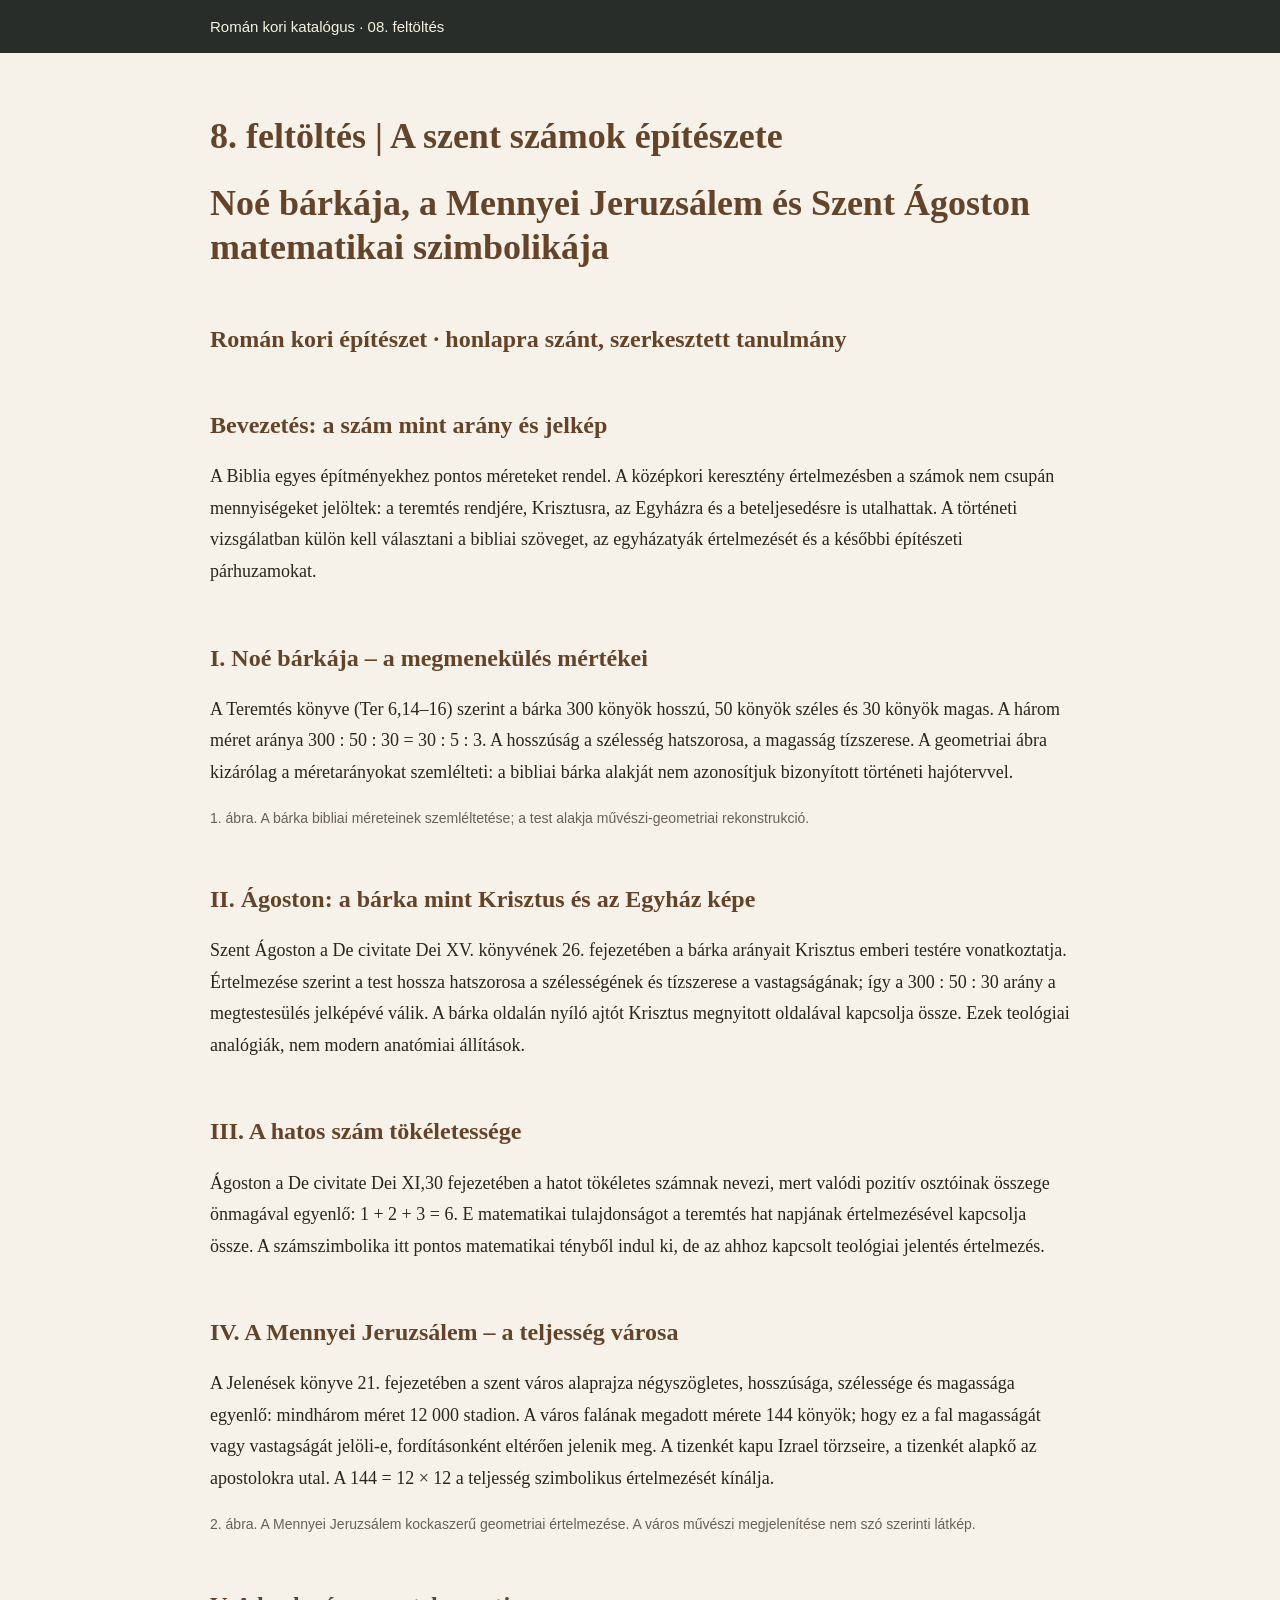
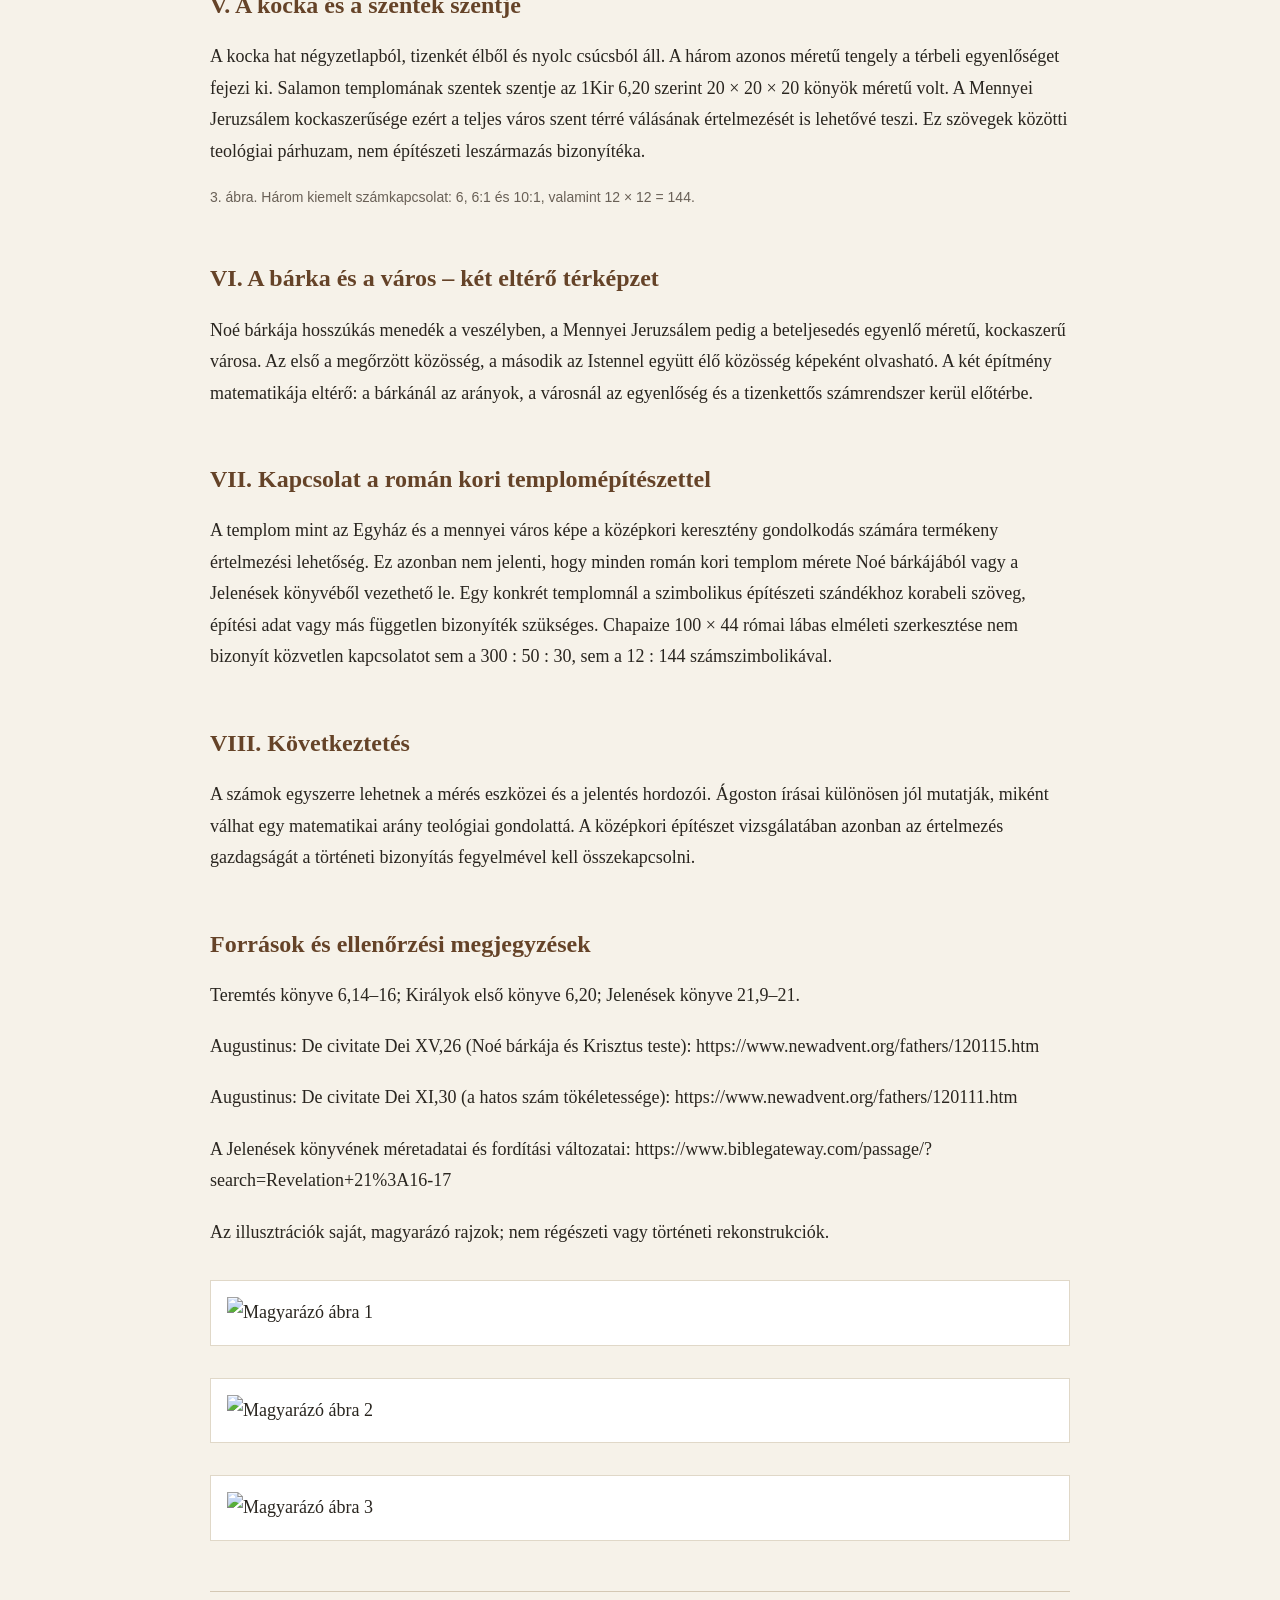
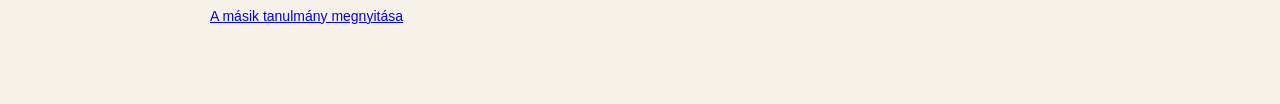
==== commit 081e2a41: "Add files via upload" ====
--- a/index.html
+++ b/index.html
@@ -1,29 +1,33 @@
-<!doctype html><html lang="hu"><head><meta charset="utf-8"/><meta name="viewport" content="width=device-width, initial-scale=1"/><meta name="description" content="Rajzos katalógus román kori templomokról, kolostorokról és faragványokról."/><title>Kőbe faragott történetek</title><link rel="stylesheet" href="styles.css"/></head><body>
-<header class="site-header"><div class="wrap header-inner"><a class="brand" href="#top" aria-label="Kezdőlap"><span class="brand-mark">✦</span><span><strong>Kőbe faragott történetek</strong><small>Román kori rajzos katalógus</small></span></a><nav aria-label="Fő navigáció"><a href="#templomok">Templomok</a><a href="#katalogus">Katalógus</a><a href="#jegyzetek">Jegyzetek</a><a href="#projekt">A projektről</a><a href="#modszer">Módszer</a><a href="vendegkonyv.html">Vendégkönyv</a></nav></div></header>
-<main id="top"><section class="hero"><div class="wrap hero-grid"><div><p class="eyebrow">5. feltöltés · Mondoñedo</p><h1>Román kori faragványok — saját rajzokon</h1><p class="lead">Szeretetből és kíváncsiságból készülő hobbi- és tanulóprojekt a román kori templomokról, faragványokról és a hozzájuk kapcsolódó történetekről. A katalógus folyamatosan bővül, javul és pontosodik.</p><div class="hero-actions"><a class="button primary" href="#katalogus">Katalógus megnyitása</a><a class="button ghost" href="#templomok">Templomok szerint</a></div></div><figure class="hero-art"><img src="images/tudela-001.png" alt="Szent Márton köpenymegosztását ábrázoló román kori oszlopfő rajza"/><figcaption>TUDELA-001 · Szent Márton és a koldus</figcaption></figure></div></section>
-<section class="section" id="templomok"><div class="wrap"><div class="section-head"><div><p class="eyebrow">Helyszínek</p><h2>Templomok és kolostorok</h2></div><p class="section-copy">Egy helyszínhez tetszőleges számú faragvány rendelhető. A bizonytalan azonosításokat nem rejtjük el: kérdőjellel és több lehetséges értelmezéssel dokumentáljuk.</p></div><div class="church-grid"><article class="church-card"><div class="church-meta">Katalónia · Spanyolország</div><h3>Santa Maria de l’Estany</h3><p>Román kori kolostor és kerengő. Jelenlegi katalógustételek: <strong>1</strong>.</p><button class="text-button" data-filter="ESTANY">Csak ezeket a tételeket →</button></article>
-<article class="church-card"><div class="church-meta">Navarra · Spanyolország</div><h3>Tudelai székesegyház</h3><p>Késő román kori kerengő, kb. 1180–1204. Jelenlegi katalógustételek: <strong>2</strong>.</p><button class="text-button" data-filter="TUDELA">Csak ezeket a tételeket →</button></article>
-<article class="church-card"><div class="church-meta">Galícia · Spanyolország</div><h3>San Martiño de Mondoñedo</h3><p>Az 5. feltöltés részletes templomoldala: püspöki múlt, névtörténet, Szent Gonzalo, zarándokkapcsolat és a dúsgazdag–Lázár oszlopfő.</p><a class="text-link" href="mondonedo.html">Templomoldal megnyitása →</a></article>
-<article class="church-card"><div class="church-meta">Pyrénées-Orientales · Franciaország</div><h3>Elne székesegyháza</h3><p>Első teljes mintatemplomunk: történet, szentek, kerengő, faragvány, síremlékek és élő hagyomány.</p><a class="text-link" href="elne.html">Templomoldal megnyitása →</a></article>
-<article class="church-card"><div class="church-meta">Auvergne · Franciaország</div><h3>Saint-Austremoine, Issoire</h3><p>A 3. bővítés mintatemploma: szentkultusz, Passió–Feltámadás ciklus, zodiákus és névtörténet. Katalógustételek: <strong>2</strong>.</p><a class="text-link" href="issoire.html">Templomoldal megnyitása →</a></article>
-<article class="church-card"><div class="church-meta">Eure-et-Loir · Franciaország</div><h3>Notre-Dame de Chartres</h3><p>A román és korai gótikus monumentális szobrászat kulcshelyszíne. Jelenlegi katalógustételek: <strong>1</strong>.</p><button class="text-button" data-filter="CHARTRES">Csak ezeket a tételeket →</button></article>
-<article class="church-card"><div class="church-meta">Ripollès · Spanyolország</div><h3>Santa Cecília de Molló</h3><p>Pireneusi román templom karcsú harangtoronnyal. Jelenlegi katalógustételek: <strong>1</strong>.</p><button class="text-button" data-filter="MOLLO">Csak ezeket a tételeket →</button></article>
-<article class="church-card"><div class="church-meta">Párizs · Franciaország</div><h3>Musée de Cluny / Saint-Germain-des-Prés</h3><p>Múzeumban őrzött, eredeti építészeti környezetéből kiemelt román kori oszlopfő. Jelenlegi katalógustételek: <strong>1</strong>.</p><button class="text-button" data-filter="CLUNY">Csak ezeket a tételeket →</button></article>
-<article class="church-card"><div class="church-meta">Pyrénées-Orientales · Franciaország</div><h3>Sainte-Marie de Toulouges</h3><p>Román kori kapuzat gazdag figurális és fantasztikus díszítéssel. Jelenlegi katalógustételek: <strong>1</strong>.</p><button class="text-button" data-filter="TOULOUGES">Csak ezeket a tételeket →</button></article></div></div></section>
-<section class="section alt" id="katalogus"><div class="wrap"><div class="section-head stack-mobile"><div><p class="eyebrow">Gyűjtemény</p><h2>Katalógus</h2></div><div class="filters" role="group" aria-label="Katalógusszűrők"><button class="chip active" data-filter="ALL">Mind</button><button class="chip" data-filter="ESTANY">Santa Maria de l’Estany</button>
-<button class="chip" data-filter="TUDELA">Tudelai székesegyház</button>
-<button class="chip" data-filter="MONDONEDO">San Martiño de Mondoñedo</button>
-<button class="chip" data-filter="ELNE">Elne székesegyháza</button>
-<button class="chip" data-filter="ISSOIRE">Saint-Austremoine, Issoire</button>
-<button class="chip" data-filter="CHARTRES">Notre-Dame de Chartres</button>
-<button class="chip" data-filter="MOLLO">Santa Cecília de Molló</button>
-<button class="chip" data-filter="CLUNY">Musée de Cluny / Saint-Germain-des-Prés</button>
-<button class="chip" data-filter="TOULOUGES">Sainte-Marie de Toulouges</button></div></div><div class="catalog-grid" id="catalogGrid"><article class="catalog-card" data-church="ESTANY"><button class="image-button" data-dialog="dialog-estany001" aria-label="ESTANY-001 adatlap megnyitása"><img src="images/estany-001.png" alt="Vadászjelenet solymásszal rajza" /></button><div class="card-body"><div class="idline">ESTANY-001</div><h3>Vadászjelenet solymásszal</h3><p>Solymász, vadászkutyák és nyúl egy román kori oszlopfőn.</p><button class="text-button" data-dialog="dialog-estany001">Adatlap →</button></div></article><article class="catalog-card" data-church="TUDELA"><button class="image-button" data-dialog="dialog-tudela001" aria-label="TUDELA-001 adatlap megnyitása"><img src="images/tudela-001.png" alt="Szent Márton megosztja köpenyét rajza" /></button><div class="card-body"><div class="idline">TUDELA-001</div><h3>Szent Márton megosztja köpenyét</h3><p>Az amiens-i legenda jelenete a tudelai kerengőből.</p><button class="text-button" data-dialog="dialog-tudela001">Adatlap →</button></div></article><article class="catalog-card" data-church="MONDONEDO"><a class="image-button" href="mondonedo.html#mondonedo001" aria-label="MONDONEDO-001 részletes oldal megnyitása"><img src="images/mondonedo-001.png" alt="A dúsgazdag és Lázár román kori oszlopfő rajzos rekonstrukciója" /></a><div class="card-body"><div class="idline">MONDONEDO-001</div><h3>A dúsgazdag és Lázár</h3><p>A Lukács-evangélium példázata egy kb. 1110 körül készült román kori oszlopfőn.</p><a class="text-link" href="mondonedo.html#mondonedo001">Részletes templomoldal →</a></div></article><article class="catalog-card" data-church="ELNE"><a class="image-button" href="elne.html#elne001" aria-label="ELNE-001 részletes oldal megnyitása"><img src="images/elne-001.png" alt="ELNE-001 fantasztikus griff-szerű állatalak rekonstrukciós rajza" /></a><div class="card-body"><div class="idline">ELNE-001</div><h3>Fantasztikus állatalak</h3><p>Griff-szerű, madár- és négylábú jegyeket vegyítő lény az elne-i kerengőből.</p><a class="text-link" href="elne.html#elne001">Részletes templomoldal →</a></div></article><article class="catalog-card" data-church="ISSOIRE"><a class="image-button" href="issoire.html#issoire001" aria-label="ISSOIRE-001 részletes oldal megnyitása"><div class="drawing-placeholder"><span>Rajz készül</span><small>ISSOIRE-001</small></div></a><div class="card-body"><div class="idline">ISSOIRE-001</div><h3>Az Utolsó vacsora</h3><p>A szentély Passió–Feltámadás ciklusának egyik kulcsjelenete.</p><a class="text-link" href="issoire.html#issoire001">Részletes templomoldal →</a></div></article><article class="catalog-card" data-church="ISSOIRE"><a class="image-button" href="issoire.html#issoire002" aria-label="ISSOIRE-002 részletes oldal megnyitása"><img src="images/issoire-002.png" alt="ISSOIRE-002 zodiákus ciklus és griffes medalion szemléltető rekonstrukciója" /></a><div class="card-body"><div class="idline">ISSOIRE-002</div><h3>A zodiákus ciklus</h3><p>Tizenkét állatövi jel és a rejtélyes 13., griffet ábrázoló medalion.</p><a class="text-link" href="issoire.html#issoire002">Részletes templomoldal →</a></div></article><article class="catalog-card" data-church="CHARTRES"><button class="image-button" data-dialog="dialog-chartres001" aria-label="CHARTRES-001 adatlap megnyitása"><div class="drawing-placeholder"><span>Rajz készül</span><small>CHARTRES-001</small></div></button><div class="card-body"><div class="idline">CHARTRES-001</div><h3>Kapuzati oszlopszobrok és reliefek</h3><p>Monumentális épületszobrászat Chartres román–korai gótikus határvidékéről.</p><button class="text-button" data-dialog="dialog-chartres001">Adatlap →</button></div></article><article class="catalog-card" data-church="TUDELA"><button class="image-button" data-dialog="dialog-tudela002" aria-label="TUDELA-002 adatlap megnyitása"><div class="drawing-placeholder"><span>Rajz készül</span><small>TUDELA-002</small></div></button><div class="card-body"><div class="idline">TUDELA-002</div><h3>Júdás árulása vagy a Szanhedrin tanácskozása?</h3><p>Két eltérő értelmezést őrzünk meg ugyanarról a tudelai faragványról.</p><button class="text-button" data-dialog="dialog-tudela002">Adatlap →</button></div></article><article class="catalog-card" data-church="MOLLO"><button class="image-button" data-dialog="dialog-mollo001" aria-label="MOLLO-001 adatlap megnyitása"><div class="drawing-placeholder"><span>Rajz készül</span><small>MOLLO-001</small></div></button><div class="card-body"><div class="idline">MOLLO-001</div><h3>Santa Cecília de Molló és román kori kapuzata</h3><p>Pireneusi templom, karcsú toronnyal és groteszk figurális részletekkel.</p><button class="text-button" data-dialog="dialog-mollo001">Adatlap →</button></div></article><article class="catalog-card" data-church="CLUNY"><button class="image-button" data-dialog="dialog-cluny001" aria-label="CLUNY-001 adatlap megnyitása"><div class="drawing-placeholder"><span>Rajz készül</span><small>CLUNY-001</small></div></button><div class="card-body"><div class="idline">CLUNY-001</div><h3>Sámson és az oroszlán</h3><p>Archaikus erejű küzdelemjelenet a Saint-Germain-des-Prés egykori román kori hajójából.</p><button class="text-button" data-dialog="dialog-cluny001">Adatlap →</button></div></article><article class="catalog-card" data-church="TOULOUGES"><button class="image-button" data-dialog="dialog-toulouges001" aria-label="TOULOUGES-001 adatlap megnyitása"><div class="drawing-placeholder"><span>Rajz készül</span><small>TOULOUGES-001</small></div></button><div class="card-body"><div class="idline">TOULOUGES-001</div><h3>A Sainte-Marie román kori kapuzata</h3><p>Emberi, állati és hibrid alakok sűrű világa egy dél-franciaországi templom bejáratán.</p><button class="text-button" data-dialog="dialog-toulouges001">Adatlap →</button></div></article></div></div></section>
-<section class="section" id="jegyzetek"><div class="wrap"><div class="section-head"><div><p class="eyebrow">Olvasnivaló</p><h2>Jegyzetek</h2></div></div><div class="note-grid">
-<article class="note-card"><div class="note-kicker">Módszer</div><h3>Nem baj, ha nem tudjuk</h3><p>A katalógus laikus, figyelmes nézőpontból épül. A biztos adatot, a valószínű értelmezést és a hipotézist külön kezeljük. Ha két olvasat is lehetséges, mindkettőt feltüntetjük.</p></article>
-<article class="note-card"><div class="note-kicker">Ikonográfia</div><h3>Miért vannak szörnyek a templom kapuján?</h3><p>A szirének, griffek, hárpiák és groteszk fejek nem minden esetben ugyanazt jelentik. Lehetnek erkölcsi, bestiáriumi, bajelhárító vagy pusztán ornamentális alakok. A kapu mint határ a szent és a profán tér között különösen fontos értelmezési keret.</p></article>
-<article class="note-card"><div class="note-kicker">Biblia</div><h3>A dúsgazdag és Lázár</h3><p>A Lukács-evangélium példázata (Lk 16,19–31) a bőség és a nélkülözés drámai szembeállításából indul. A román kori lakomajelenetek ezt a társadalmi és erkölcsi feszültséget néhány tömör képi jelbe sűríthetik.</p></article>
-<article class="note-card"><div class="note-kicker">Vitatott azonosítás</div><h3>Tudela: árulás vagy tanácskozás?</h3><p>A TUDELA-002 tételnél két értelmezést őrzünk meg: Júdás árulását és a Szanhedrin tanácskozását. Ez nem hiba, hanem a katalógus módszerének része.</p></article>
-</div></div></section>
-<section class="section alt" id="modszer"><div class="wrap method"><div><p class="eyebrow">Katalóguselv</p><h2>Hogyan épül?</h2></div><p>Minden új tételt egy helyszínhez rendelünk, egységes rajzi stílusban jelenítünk meg, és részletes leírást kap. A nyilvános oldalon eredeti közösségimédia-fényképet nem használunk. A bizonytalanságot dokumentáljuk, nem takarjuk el.</p></div></section></main>
-<footer><div class="wrap footer-inner"><span>Kőbe faragott történetek</span><span>2. bővítés · 2026</span></div></footer><dialog id="dialog-estany001" class="item-dialog"><button class="close" aria-label="Bezárás">×</button><div class="dialog-grid"><img src="images/estany-001.png" alt="ESTANY-001 rajz" /><div><div class="idline">ESTANY-001</div><h2>Vadászjelenet solymásszal</h2><dl><dt>Helyszín</dt><dd>Santa Maria de l’Estany, Katalónia</dd><dt>Objektum</dt><dd>Román kori kerengő, oszlopfő</dd><dt>Datálás</dt><dd>12. század</dd><dt>Téma</dt><dd>Vadászat; ember és állat</dd></dl><p><strong>Leírás.</strong> A faragvány egy vadászjelenetet sűrít az oszlopfő felületére: központi emberalak, ragadozó madár, vadászkutyák és nyúl alkotják a kompozíciót.</p><p><strong>Értelmezési megjegyzés.</strong> A vadászat lehet világi életkép, erkölcsi példázat vagy allegorikus jelenet. A vallási értelmezést lehetséges olvasatként őrizzük meg, nem bizonyított megfejtésként.</p></div></div></dialog><dialog id="dialog-tudela001" class="item-dialog"><button class="close" aria-label="Bezárás">×</button><div class="dialog-grid"><img src="images/tudela-001.png" alt="TUDELA-001 rajz" /><div><div class="idline">TUDELA-001</div><h2>Szent Márton megosztja köpenyét</h2><dl><dt>Helyszín</dt><dd>Santa María-székesegyház, Tudela, Navarra</dd><dt>Objektum</dt><dd>Déli kerengő, figurális oszlopfő</dd><dt>Datálás</dt><dd>kb. 1180–1204</dd><dt>Téma</dt><dd>Szent Márton; irgalmasság</dd></dl><p><strong>Leírás.</strong> Márton még katonaként, lóháton osztja ketté köpenyét, és annak egyik felét a mezítelen vagy alig felöltözött koldusnak adja. A jelenet a középkori Szent Márton-ikonográfia egyik legismertebb képtípusa.</p><p><strong>Értelmezési megjegyzés.</strong> A köpenymegosztás az irgalmasság képe. A későbbi legendahagyományban Krisztus jelenik meg Mártonnak a koldusnak adott fél köpenyben.</p></div></div></dialog><dialog id="dialog-elne001" class="item-dialog"><button class="close" aria-label="Bezárás">×</button><div class="dialog-grid"><div class="drawing-placeholder dialog-placeholder"><span>Rajz készül</span><small>A nyilvános katalógusba eredeti fénykép nem kerül.</small></div><div><div class="idline">ELNE-001</div><h2>Fantasztikus állatalak</h2><dl><dt>Helyszín</dt><dd>Sainte-Eulalie-et-Sainte-Julie-székesegyház, Elne</dd><dt>Objektum</dt><dd>Kerengő, figurális oszlopfő</dd><dt>Datálás</dt><dd>Román–gótikus átmenet</dd><dt>Téma</dt><dd>Bestiárium; fantasztikus állat</dd></dl><p><strong>Leírás.</strong> A részleten nagy szem, csőr- vagy pofaszerű fej, erőteljes karmok és összegömbölyödő test látható. A tömeg zárt, szinte örvénylő kompozíciót alkot.</p><p><strong>Értelmezési megjegyzés.</strong> A lény griffként is értelmezhető, de a rendelkezésre álló nézet alapján az azonosítás nem biztos. A katalógusban ezért a tágabb „fantasztikus állatalak” megnevezést használjuk.</p></div></div></dialog><dialog id="dialog-issoire001" class="item-dialog"><button class="close" aria-label="Bezárás">×</button><div class="dialog-grid"><div class="drawing-placeholder dialog-placeholder"><span>Rajz készül</span><small>A nyilvános katalógusba eredeti fénykép nem kerül.</small></div><div><div class="idline">ISSOIRE-001</div><h2>Az Utolsó vacsora</h2><dl><dt>Helyszín</dt><dd>Saint-Austremoine apátsági templom, Issoire, Auvergne</dd><dt>Objektum</dt><dd>Szentély, figurális oszlopfő</dd><dt>Datálás</dt><dd>12. század</dd><dt>Téma</dt><dd>Biblia; Utolsó vacsora</dd></dl><p><strong>Leírás.</strong> A szobrász az Utolsó vacsora szereplőit az oszlopfő ívelt felületére rendezi. Krisztus kiemelt helyet kap; mellette a hagyományosan Jánossal azonosított tanítvány hajol közel hozzá.</p><p><strong>Értelmezési megjegyzés.</strong> Evangéliumi párhuzamok: Mt 26,17–30; Mk 14,12–26; Lk 22,7–23; Jn 13. Az oszlopfő teljes jelenete körbejárva olvasható.</p></div></div></dialog><dialog id="dialog-chartres001" class="item-dialog"><button class="close" aria-label="Bezárás">×</button><div class="dialog-grid"><div class="drawing-placeholder dialog-placeholder"><span>Rajz készül</span><small>A nyilvános katalógusba eredeti fénykép nem kerül.</small></div><div><div class="idline">CHARTRES-001</div><h2>Kapuzati oszlopszobrok és reliefek</h2><dl><dt>Helyszín</dt><dd>Notre-Dame-székesegyház, Chartres, Franciaország</dd><dt>Objektum</dt><dd>Monumentális kapuzat</dd><dt>Datálás</dt><dd>12. század; pontos kapu szerint pontosítandó</dd><dt>Téma</dt><dd>Bibliai alakok; üdvtörténeti program</dd></dl><p><strong>Leírás.</strong> A hosszú, oszlopszerű emberalakok szinte eggyé válnak az építészeti tagozatokkal. Fölöttük kisebb figurák, árkádok és építészeti motívumok sűrű együttese jelenik meg.</p><p><strong>Értelmezési megjegyzés.</strong> A pontos kapu és az alakok azonosítását még ellenőrizni kell. A tétel azt is jelzi, hogy a katalógus nemcsak oszlopfőket, hanem a román kori és átmeneti épületszobrászat más típusait is gyűjti.</p></div></div></dialog><dialog id="dialog-tudela002" class="item-dialog"><button class="close" aria-label="Bezárás">×</button><div class="dialog-grid"><div class="drawing-placeholder dialog-placeholder"><span>Rajz készül</span><small>A nyilvános katalógusba eredeti fénykép nem kerül.</small></div><div><div class="idline">TUDELA-002</div><h2>Júdás árulása vagy a Szanhedrin tanácskozása?</h2><dl><dt>Helyszín</dt><dd>Santa María-székesegyház, Tudela, Navarra</dd><dt>Objektum</dt><dd>Román kori kerengő, figurális oszlopfő</dd><dt>Datálás</dt><dd>12. század vége</dd><dt>Téma</dt><dd>Passió; vitatott azonosítás</dd></dl><p><strong>Leírás.</strong> A faragványon egymáshoz szorosan kapcsolódó férfialakok jelennek meg. Az eredeti közlés Júdás árulásaként azonosította a jelenetet; egy másik értelmezés szerint Kaifás, papok és farizeusok tanácskozása látható.</p><p><strong>Értelmezési megjegyzés.</strong> Mindkét értelmezést feltüntetjük. Júdás árulásának evangéliumi helyei: Mt 26,47–50; Mk 14,43–46; Lk 22,47–48. A főtanács tanácskozásához: Mt 26,3–5; Mk 14,1–2; Jn 11,47–53. A rendelkezésre álló fénykép egyik azonosítást sem teszi teljesen bizonyossá.</p></div></div></dialog><dialog id="dialog-mollo001" class="item-dialog"><button class="close" aria-label="Bezárás">×</button><div class="dialog-grid"><div class="drawing-placeholder dialog-placeholder"><span>Rajz készül</span><small>A nyilvános katalógusba eredeti fénykép nem kerül.</small></div><div><div class="idline">MOLLO-001</div><h2>Santa Cecília de Molló és román kori kapuzata</h2><dl><dt>Helyszín</dt><dd>Santa Cecília de Molló, Ripollès, Katalónia</dd><dt>Objektum</dt><dd>Templom; déli kapuzat; harangtorony</dd><dt>Datálás</dt><dd>11–12. század</dd><dt>Téma</dt><dd>Építészet; groteszkek; hét főbűn (?)</dd></dl><p><strong>Leírás.</strong> Az egyhajós templom félköríves apszissal, magas román kori toronnyal és visszafogott déli kapuzattal uralja a Ritort völgyét. A kapuzat fölötti kis figurális fejek és groteszkek a képsor legérdekesebb részletei.</p><p><strong>Értelmezési megjegyzés.</strong> A közölt ismertetés szerint a figurális konzolok a hét főbűnt jelenítik meg. Az egyes fejek konkrét azonosítása azonban pusztán a fényképek alapján nem bizonyítható; ezt nyitott értelmezésként őrizzük meg.</p></div></div></dialog><dialog id="dialog-cluny001" class="item-dialog"><button class="close" aria-label="Bezárás">×</button><div class="dialog-grid"><div class="drawing-placeholder dialog-placeholder"><span>Rajz készül</span><small>A nyilvános katalógusba eredeti fénykép nem kerül.</small></div><div><div class="idline">CLUNY-001</div><h2>Sámson és az oroszlán</h2><dl><dt>Helyszín</dt><dd>Musée de Cluny, Párizs; eredetileg Saint-Germain-des-Prés</dd><dt>Objektum</dt><dd>Román kori oszlopfő</dd><dt>Datálás</dt><dd>kb. 1030–1040</dd><dt>Téma</dt><dd>Ószövetség; Sámson</dd></dl><p><strong>Leírás.</strong> Sámson és az oroszlán teste szinte egyetlen zárt formává csavarodik össze. A szobrász nem anatómiai realizmusra, hanem a küzdelem erejének tömör, emblémaszerű megjelenítésére törekszik.</p><p><strong>Értelmezési megjegyzés.</strong> Bibliai háttér: Bír 14,5–6. A középkori értelmezésben Sámson ereje az Istentől kapott erő jele, a jelenet pedig tipológiai összefüggésben Krisztus győzelmének előképeként is olvasható.</p></div></div></dialog><dialog id="dialog-toulouges001" class="item-dialog"><button class="close" aria-label="Bezárás">×</button><div class="dialog-grid"><div class="drawing-placeholder dialog-placeholder"><span>Rajz készül</span><small>A nyilvános katalógusba eredeti fénykép nem kerül.</small></div><div><div class="idline">TOULOUGES-001</div><h2>A Sainte-Marie román kori kapuzata</h2><dl><dt>Helyszín</dt><dd>Église Sainte-Marie / de l’Assomption, Toulouges</dd><dt>Objektum</dt><dd>Román kori kapuzat és figurális oszlopfők</dd><dt>Datálás</dt><dd>Román kor</dd><dt>Téma</dt><dd>Bestiárium; szirének; griffek; groteszkek</dd></dl><p><strong>Leírás.</strong> A kapuzaton emberfejek, szárnyas és hibrid lények, összefonódó testek és groteszk maszkok jelennek meg. A részletek együttese fontosabb, mint bármelyik motívum önmagában: a kapu egész képi környezetet teremt.</p><p><strong>Értelmezési megjegyzés.</strong> A közlés kétfarkú sziréneket, griffeket, hárpiákat és démoni maszkokat említ. Ezeket kiinduló azonosításként rögzítjük, de a sérült vagy részben látható alakokat nem nevezzük meg teljes bizonyossággal. A „démoni” jelentést sem tekintjük automatikusnak.</p></div></div></dialog><script src="app.js"></script></body></html>+<!doctype html><html lang="hu"><head><meta charset="utf-8"><meta name="viewport" content="width=device-width,initial-scale=1"><title>A szent számok építészete | Román kori katalógus</title><style>body{margin:0;background:#f6f2e9;color:#29251f;font:18px/1.75 Georgia,serif}header{background:#292d2a;color:#f8f0de;padding:18px max(20px,calc((100vw - 860px)/2));font:15px Arial,sans-serif}header a{color:#f1d5a1}main{max-width:860px;margin:auto;padding:38px 24px 80px}h1{font-size:2.25rem;line-height:1.2;color:#654328}h2{font-size:1.5rem;margin-top:2.3em;line-height:1.3;color:#654328}h3{font-size:1.2rem;color:#654328}p{margin:1.1em 0}figure{margin:32px 0;background:white;padding:16px;border:1px solid #e0d8c8}figure img{width:100%;height:auto;display:block}figcaption,.caption{font:14px/1.5 Arial,sans-serif;color:#696056}footer{border-top:1px solid #d4c8b4;margin-top:50px;padding-top:16px;font:14px Arial,sans-serif}@media(max-width:600px){body{font-size:16px}main{padding:20px 15px}h1{font-size:1.8rem}}</style></head><body><header>Román kori katalógus · 08. feltöltés</header><main><h1>8. feltöltés | A szent számok építészete</h1>
+<h1>Noé bárkája, a Mennyei Jeruzsálem és Szent Ágoston matematikai szimbolikája</h1>
+<h2>Román kori építészet · honlapra szánt, szerkesztett tanulmány</h2>
+<h2>Bevezetés: a szám mint arány és jelkép</h2>
+<p>A Biblia egyes építményekhez pontos méreteket rendel. A középkori keresztény értelmezésben a számok nem csupán mennyiségeket jelöltek: a teremtés rendjére, Krisztusra, az Egyházra és a beteljesedésre is utalhattak. A történeti vizsgálatban külön kell választani a bibliai szöveget, az egyházatyák értelmezését és a későbbi építészeti párhuzamokat.</p>
+<h2>I. Noé bárkája – a megmenekülés mértékei</h2>
+<p>A Teremtés könyve (Ter 6,14–16) szerint a bárka 300 könyök hosszú, 50 könyök széles és 30 könyök magas. A három méret aránya 300 : 50 : 30 = 30 : 5 : 3. A hosszúság a szélesség hatszorosa, a magasság tízszerese. A geometriai ábra kizárólag a méretarányokat szemlélteti: a bibliai bárka alakját nem azonosítjuk bizonyított történeti hajótervvel.</p>
+<p class="caption">1. ábra. A bárka bibliai méreteinek szemléltetése; a test alakja művészi-geometriai rekonstrukció.</p>
+<h2>II. Ágoston: a bárka mint Krisztus és az Egyház képe</h2>
+<p>Szent Ágoston a De civitate Dei XV. könyvének 26. fejezetében a bárka arányait Krisztus emberi testére vonatkoztatja. Értelmezése szerint a test hossza hatszorosa a szélességének és tízszerese a vastagságának; így a 300 : 50 : 30 arány a megtestesülés jelképévé válik. A bárka oldalán nyíló ajtót Krisztus megnyitott oldalával kapcsolja össze. Ezek teológiai analógiák, nem modern anatómiai állítások.</p>
+<h2>III. A hatos szám tökéletessége</h2>
+<p>Ágoston a De civitate Dei XI,30 fejezetében a hatot tökéletes számnak nevezi, mert valódi pozitív osztóinak összege önmagával egyenlő: 1 + 2 + 3 = 6. E matematikai tulajdonságot a teremtés hat napjának értelmezésével kapcsolja össze. A számszimbolika itt pontos matematikai tényből indul ki, de az ahhoz kapcsolt teológiai jelentés értelmezés.</p>
+<h2>IV. A Mennyei Jeruzsálem – a teljesség városa</h2>
+<p>A Jelenések könyve 21. fejezetében a szent város alaprajza négyszögletes, hosszúsága, szélessége és magassága egyenlő: mindhárom méret 12 000 stadion. A város falának megadott mérete 144 könyök; hogy ez a fal magasságát vagy vastagságát jelöli-e, fordításonként eltérően jelenik meg. A tizenkét kapu Izrael törzseire, a tizenkét alapkő az apostolokra utal. A 144 = 12 × 12 a teljesség szimbolikus értelmezését kínálja.</p>
+<p class="caption">2. ábra. A Mennyei Jeruzsálem kockaszerű geometriai értelmezése. A város művészi megjelenítése nem szó szerinti látkép.</p>
+<h2>V. A kocka és a szentek szentje</h2>
+<p>A kocka hat négyzetlapból, tizenkét élből és nyolc csúcsból áll. A három azonos méretű tengely a térbeli egyenlőséget fejezi ki. Salamon templomának szentek szentje az 1Kir 6,20 szerint 20 × 20 × 20 könyök méretű volt. A Mennyei Jeruzsálem kockaszerűsége ezért a teljes város szent térré válásának értelmezését is lehetővé teszi. Ez szövegek közötti teológiai párhuzam, nem építészeti leszármazás bizonyítéka.</p>
+<p class="caption">3. ábra. Három kiemelt számkapcsolat: 6, 6:1 és 10:1, valamint 12 × 12 = 144.</p>
+<h2>VI. A bárka és a város – két eltérő térképzet</h2>
+<p>Noé bárkája hosszúkás menedék a veszélyben, a Mennyei Jeruzsálem pedig a beteljesedés egyenlő méretű, kockaszerű városa. Az első a megőrzött közösség, a második az Istennel együtt élő közösség képeként olvasható. A két építmény matematikája eltérő: a bárkánál az arányok, a városnál az egyenlőség és a tizenkettős számrendszer kerül előtérbe.</p>
+<h2>VII. Kapcsolat a román kori templomépítészettel</h2>
+<p>A templom mint az Egyház és a mennyei város képe a középkori keresztény gondolkodás számára termékeny értelmezési lehetőség. Ez azonban nem jelenti, hogy minden román kori templom mérete Noé bárkájából vagy a Jelenések könyvéből vezethető le. Egy konkrét templomnál a szimbolikus építészeti szándékhoz korabeli szöveg, építési adat vagy más független bizonyíték szükséges. Chapaize 100 × 44 római lábas elméleti szerkesztése nem bizonyít közvetlen kapcsolatot sem a 300 : 50 : 30, sem a 12 : 144 számszimbolikával.</p>
+<h2>VIII. Következtetés</h2>
+<p>A számok egyszerre lehetnek a mérés eszközei és a jelentés hordozói. Ágoston írásai különösen jól mutatják, miként válhat egy matematikai arány teológiai gondolattá. A középkori építészet vizsgálatában azonban az értelmezés gazdagságát a történeti bizonyítás fegyelmével kell összekapcsolni.</p>
+<h2>Források és ellenőrzési megjegyzések</h2>
+<p>Teremtés könyve 6,14–16; Királyok első könyve 6,20; Jelenések könyve 21,9–21.</p>
+<p>Augustinus: De civitate Dei XV,26 (Noé bárkája és Krisztus teste): https://www.newadvent.org/fathers/120115.htm</p>
+<p>Augustinus: De civitate Dei XI,30 (a hatos szám tökéletessége): https://www.newadvent.org/fathers/120111.htm</p>
+<p>A Jelenések könyvének méretadatai és fordítási változatai: https://www.biblegateway.com/passage/?search=Revelation+21%3A16-17</p>
+<p>Az illusztrációk saját, magyarázó rajzok; nem régészeti vagy történeti rekonstrukciók.</p>
+<figure><img src="abra-1.png" alt="Magyarázó ábra 1" loading="lazy"></figure>
+<figure><img src="abra-2.png" alt="Magyarázó ábra 2" loading="lazy"></figure>
+<figure><img src="abra-3.png" alt="Magyarázó ábra 3" loading="lazy"></figure><footer><a href="../saint-martin-de-chapaize/">A másik tanulmány megnyitása</a></footer></main></body></html>
